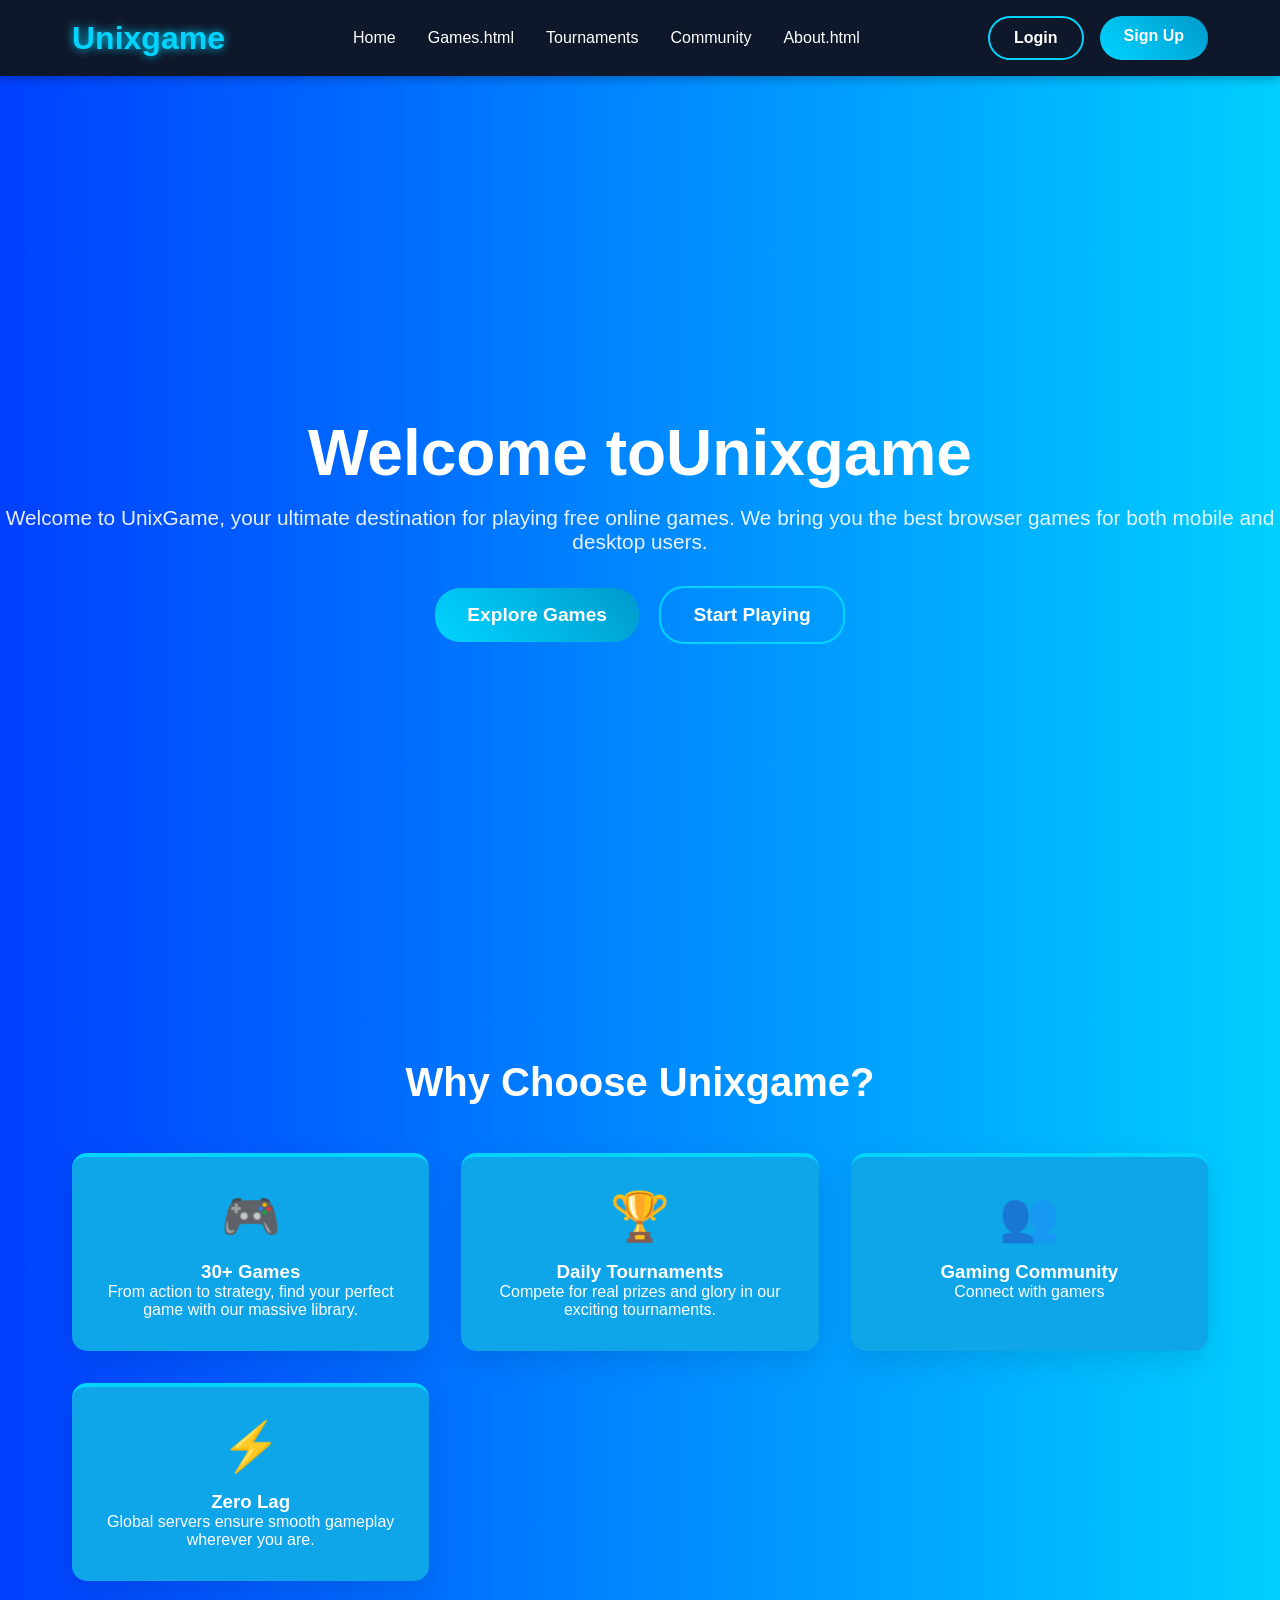
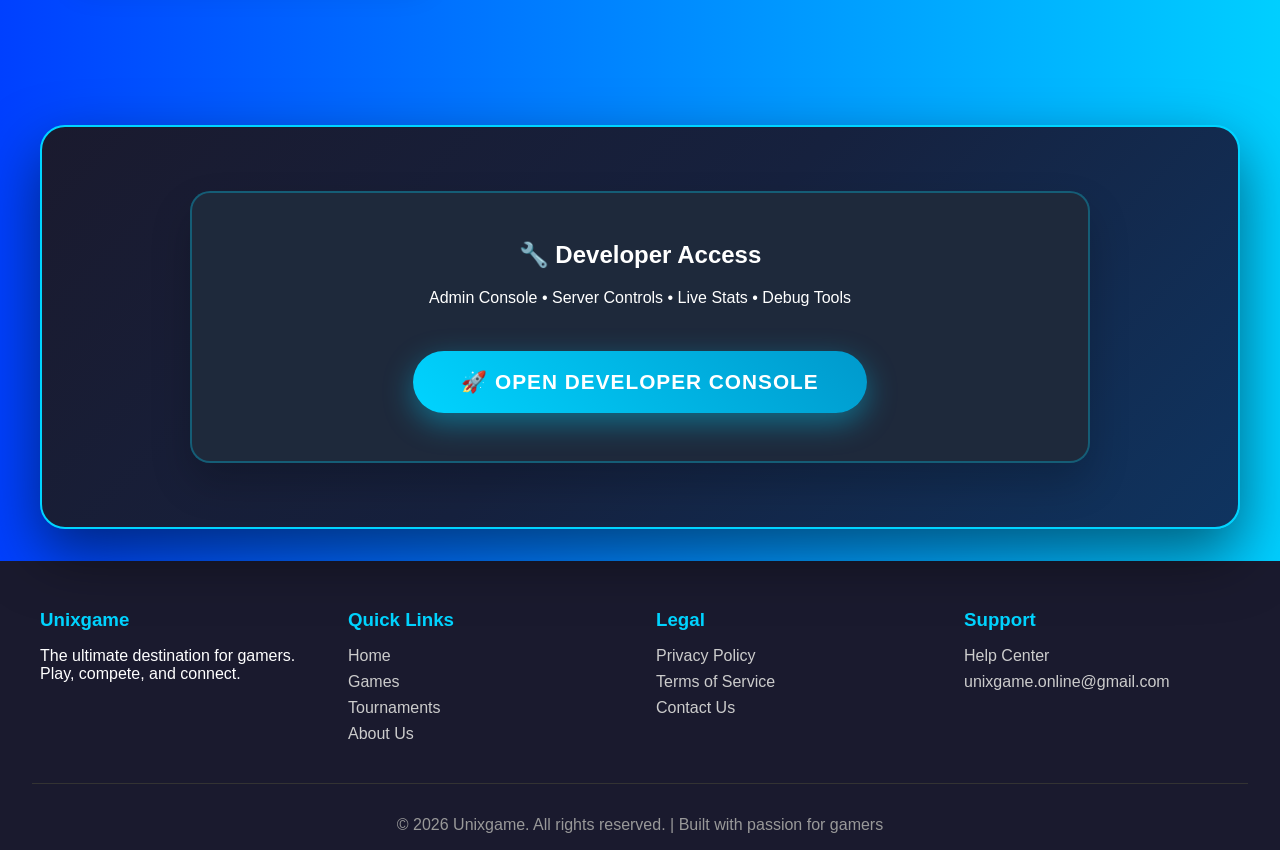
==== index.html @ e47f12b7 "Update index.html" ====
<!DOCTYPE html>
<html lang="en">
<head>
    <meta charset="UTF-8">
    <meta name="viewport" content="width=device-width, initial-scale=1.0">
    <title>Unixgame -Play Free online games</title>
    <style>
        * {
            margin: 0;
            padding: 0;
            box-sizing: border-box;
        }
body {
    margin: 0;
    font-family: Arial, sans-serif;
    color: white;

    background: linear-gradient(90deg, #0040ff, #00cfff, #0040ff);
    background-size: 200% 100%;
    animation: moveBg 8s linear infinite;
}
      
     @keyframes moveBg {
    0% {
        background-position: 0% 50%;
    }
    100% {
        background-position: 100% 50%;
    }
}
        /* Header & Navigation */
        header {
            background: #0f172a;
            padding: 1rem 0;
            position: fixed;
            width: 100%;
            top: 0;
            z-index: 1000;
            box-shadow: 0 2px 10px rgba(0,0,0,0.3);
        }

        nav {
            display: flex;
            justify-content: space-between;
            align-items: center;
            max-width: 1200px;
            margin: 0 auto;
            padding: 0 2rem;
        }

        .logo {
            font-size: 2rem;
            font-weight: bold;
            color: #00d4ff;
            text-decoration: none;
            text-shadow: 0 0 10px #00d4ff;
        }

        .nav-links {
            display: flex;
            list-style: none;
            gap: 2rem;
        }

        .nav-links a {
            color: white;
            text-decoration: none;
            font-weight: 500;
            transition: all 0.3s ease;
        }

        .nav-links a:hover {
            color: #00d4ff;
            text-shadow: 0 0 10px #00d4ff;
        }

        .auth-buttons {
            display: flex;
            gap: 1rem;
        }

        .btn {
            padding: 0.7rem 1.5rem;
            border: none;
            border-radius: 25px;
            cursor: pointer;
            font-weight: 600;
            text-decoration: none;
            display: inline-block;
            transition: all 0.3s ease;
            text-align: center;
        }

        .btn-primary {
            background: linear-gradient(45deg, #00d4ff, #0099cc);
            color: white;
        }

        .btn-primary:hover {
            transform: translateY(-2px);
            box-shadow: 0 5px 15px rgba(0,212,255,0.4);
        }

        .btn-secondary {
            background: transparent;
            color: white;
            border: 2px solid #00d4ff;
        }

        .btn-secondary:hover {
            background: #00d4ff;
            transform: translateY(-2px);
        }

        /* Mobile Menu */
        .mobile-menu {
            display: none;
            flex-direction: column;
            cursor: pointer;
        }

        .mobile-menu span {
            width: 25px;
            height: 3px;
            background: white;
            margin: 3px 0;
            transition: 0.3s;
        }

        /* Hero Section */
    .hero {
    background: transparent; /* 👈 THIS IS THE KEY FIX */

    height: 100vh;
    display: flex;
    align-items: center;
    justify-content: center;
    text-align: center;
    color: white;
    margin-top: 80px;
}

        .hero-content h1 {
            font-size: 4rem;
            margin-bottom: 1rem;
           background: transparent
            -webkit-text-fill-color: transparent;
            background-clip: text;
            animation: glow 2s ease-in-out infinite alternate;
        }

        @keyframes glow {
            from { filter: drop-shadow(0 0 20px #00d4ff); }
            to { filter: drop-shadow(0 0 30px #00d4ff); }
        }
        @keyframes gradientMove {
    0% { background-position: 0% 50%; }
    50% { background-position: 100% 50%; }
    100% { background-position: 0% 50%; }
}

        .hero-content p {
            font-size: 1.3rem;
            margin-bottom: 2rem;
            opacity: 0.9;
        }

        /* Features Section */
        .features {
            padding: 5rem 2rem;
            max-width: 1200px;
            margin: 0 auto;
        }

        .section-title {
            text-align: center;
            font-size: 2.5rem;
            margin-bottom: 3rem;
            color: white;
        }

        .features-grid {
            display: grid;
            grid-template-columns: repeat(auto-fit, minmax(300px, 1fr));
            gap: 2rem;
        }

        .feature-card {
            background: #0ea5e9;
            color: white;
            padding: 2rem;
            border-radius: 15px;
            text-align: center;
            box-shadow: 0 10px 30px rgba(0,0,0,0.1);
            transition: all 0.3s ease;
            border-top: 4px solid #00d4ff;
        }

        .feature-card:hover {
            transform: translateY(-10px);
            box-shadow: 0 20px 40px rgba(0,0,0,0.2);
        }

        .feature-icon {
            font-size: 3rem;
            margin-bottom: 1rem;
        }

        /* DEVELOPER CARD - CLEAN WHITE DESIGN (NO ORANGE) */
        .developer-section {
            background: linear-gradient(135deg, #1a1a2e 0%, #16213e 50%, #0f3460 100%);
            padding: 4rem 2rem;
            margin: 4rem 2rem 0;
            border-radius: 25px;
            max-width: 1200px;
            margin-left: auto;
            margin-right: auto;
            box-shadow: 0 25px 60px rgba(0,0,0,0.5);
            position: relative;
            border: 2px solid #00d4ff;
        }

        .developer-card {
            background: #1e293b;
            color: white;
            backdrop-filter: blur(20px);
            padding: 3rem;
            border-radius: 20px;
            text-align: center;
            border: 2px solid rgba(0,212,255,0.3);
            position: relative;
            z-index: 2;
            max-width: 900px;
            margin: 0 auto;
            box-shadow: 0 20px 40px rgba(0,0,0,0.2);
        }

        .developer-card h2 {
            color: white
            font-size: 2.8rem;
            margin-bottom: 1rem;
            font-weight: bold;
        }

        .developer-card p {
            color: white
            font-size: 1.3rem;
            margin-bottom: 2.5rem;
            font-weight: 500;
            line-height: 1.6;
        }

        .dev-access-btn {
            background: linear-gradient(45deg, #00d4ff, #0099cc);
            color: white;
            padding: 1.2rem 3rem;
            border: none;
            border-radius: 50px;
            font-size: 1.3rem;
            font-weight: 700;
            cursor: pointer;
            transition: all 0.4s ease;
            box-shadow: 0 10px 30px rgba(0,212,255,0.4);
            text-transform: uppercase;
            letter-spacing: 1px;
        }

        .dev-access-btn:hover {
            transform: translateY(-8px);
            box-shadow: 0 20px 50px rgba(0,212,255,0.6);
            background: linear-gradient(45deg, #0099cc, #00d4ff);
        }

        /* Footer */
        footer {
            background: #1a1a2e;
            color: white;
            padding: 3rem 2rem 1rem;
            margin-top: 2rem;
        }

        .footer-content {
            max-width: 1200px;
            margin: 0 auto;
            display: grid;
            grid-template-columns: repeat(auto-fit, minmax(250px, 1fr));
            gap: 2rem;
            margin-bottom: 2rem;
        }

        .footer-section h3 {
            color: #00d4ff;
            margin-bottom: 1rem;
        }

        .footer-section a {
            color: #ccc;
            text-decoration: none;
            display: block;
            margin-bottom: 0.5rem;
            transition: color 0.3s ease;
        }

        .footer-section a:hover {
            color: #00d4ff;
        }

        .footer-bottom {
            text-align: center;
            padding-top: 2rem;
            border-top: 1px solid #333;
            color: #999;
        }

        /* Developer Console Styles (UNCHANGED) */
        .dev-console {
            display: none;
            position: fixed;
            top: 0;
            left: 0;
            width: 100%;
            height: 100%;
            background: rgba(0,0,0,0.95);
            z-index: 4000;
            justify-content: center;
            align-items: center;
            backdrop-filter: blur(10px);
        }

        .console-content {
            background: linear-gradient(135deg, #1a1a2e 0%, #16213e 70%, #0f3460 100%);
            padding: 0;
            border-radius: 20px;
            max-width: 95%;
            max-height: 90vh;
            width: 1200px;
            height: 700px;
            position: relative;
            border: 3px solid #00d4ff;
            box-shadow: 0 20px 60px rgba(0,212,255,0.3);
            overflow: hidden;
        }

        .console-header {
            background: rgba(0,212,255,0.1);
            padding: 1.5rem;
            border-bottom: 1px solid rgba(0,212,255,0.3);
            display: flex;
            justify-content: space-between;
            align-items: center;
            color: #00d4ff;
        }

        .close-console {
            font-size: 2rem;
            cursor: pointer;
            color: #ff6b35;
            transition: all 0.3s ease;
        }

        .close-console:hover { 
            transform: scale(1.2); 
            color: #ff4757; 
        }

        .console-tabs {
            display: flex;
            background: rgba(0,212,255,0.1);
            border-bottom: 1px solid rgba(0,212,255,0.2);
        }

        .tab-btn {
            flex: 1;
            padding: 1rem;
            border: none;
            background: transparent;
            color: #ccc;
            cursor: pointer;
            transition: all 0.3s ease;
            font-weight: 500;
        }

        .tab-btn.active, .tab-btn:hover {
            color: #00d4ff;
            background: rgba(0,212,255,0.2);
        }

        .tab-content {
            display: none;
            padding: 2rem;
            height: calc(100% - 140px);
            overflow-y: auto;
        }

        .tab-content.active { 
            display: block; 
        }

        .status-grid {
            display: grid;
            grid-template-columns: repeat(auto-fit, minmax(250px, 1fr));
            gap: 1.5rem;
            margin-bottom: 2rem;
        }

        .status-card {
            padding: 1.5rem;
            border-radius: 12px;
            text-align: center;
            border-left: 4px solid #00d4ff;
        }

        .status-card.online { 
            background: rgba(0,255,0,0.1); 
            border-left-color: #00ff00; 
        }

        .status-card.warning { 
            background: rgba(255,193,7,0.1); 
            border-left-color: #ffc107; 
        }

        .status-card h3 { 
            color: #00d4ff; 
            margin-bottom: 0.5rem; 
        }

        .quick-actions, .admin-panel {
            background: rgba(255,255,255,0.05);
            padding: 1.5rem;
            border-radius: 12px;
            border: 1px solid rgba(0,212,255,0.3);
        }

        .action-btn, .btn-danger, .btn-success, .btn-warning {
            padding: 0.7rem 1.5rem;
            border: none;
            border-radius: 8px;
            cursor: pointer;
            margin: 0.5rem 0.25rem 0.25rem 0;
            font-weight: 600;
            transition: all 0.3s ease;
        }

        .btn-danger { 
            background: #ff4757; 
            color: white; 
        }

        .btn-success { 
            background: #2ed573; 
            color: white; 
        }

        .btn-warning { 
            background: #ffa502; 
            color: white; 
        }

        .action-btn:hover { 
            transform: translateY(-2px); 
            opacity: 0.9; 
        }

        .stats-grid {
            display: grid;
            grid-template-columns: repeat(auto-fit, minmax(150px, 1fr));
            gap: 1rem;
            margin-top: 1rem;
        }

        .stat-item {
            text-align: center;
            padding: 1rem;
            background: rgba(0,212,255,0.1);
            border-radius: 10px;
        }

        .stat-number {
            display: block;
            font-size: 2rem;
            font-weight: bold;
            color: #00d4ff;
            margin-bottom: 0.25rem;
        }

        .debug-terminal {
            height: 100%;
            display: flex;
            flex-direction: column;
            background: #000;
            border-radius: 10px;
            padding: 1rem;
        }

        .terminal-output {
            flex: 1;
            overflow-y: auto;
            padding: 1rem;
            font-family: 'Courier New', monospace;
            font-size: 0.9rem;
            color: #00ff00;
            background: #001100;
            border-radius: 5px;
            max-height: 300px;
        }

        .terminal-input {
            display: flex;
            align-items: center;
            padding: 1rem;
            background: #001a00;
            border-radius: 5px;
            margin-top: 1rem;
        }

        #debugInput {
            flex: 1;
            background: transparent;
            border: none;
            color: #00ff00;
            font-family: 'Courier New', monospace;
            font-size: 0.9rem;
            outline: none;
        }

        .form-group {
            margin-bottom: 1.5rem;
        }

        .form-group label {
            display: block;
            color: #00d4ff;
            margin-bottom: 0.5rem;
            font-weight: 500;
        }

        .form-group input, .form-group select {
            width: 100%;
            padding: 0.75rem;
            background: rgba(255,255,255,0.1);
            border: 1px solid rgba(0,212,255,0.5);
            border-radius: 8px;
            color: white;
            margin-bottom: 0.5rem;
        }

        .console-footer {
            padding: 1.5rem;
            border-top: 1px solid rgba(0,212,255,0.3);
            display: flex;
            gap: 1rem;
            justify-content: flex-end;
        }

        /* Responsive Design */
        @media (max-width: 768px) {
            .nav-links, .auth-buttons {
                display: none;
            }

            .mobile-menu {
                display: flex;
            }

            .hero-content h1 {
                font-size: 2.5rem;
            }

            .hero-content p {
                font-size: 1rem;
            }

            .section-title {
                font-size: 2rem;
            }

            .developer-section {
                margin: 2rem 1rem 0;
                padding: 2rem 1rem;
            }

            .developer-card {
                padding: 2rem 1.5rem;
            }

            .developer-card h2 {
                font-size: 2rem;
            }

            .console-content {
                width: 98%;
                height: 95vh;
                margin: 1rem;
            }
        }
    </style>
</head>
<body>
    <!-- Header -->
    <header>
        <nav>
            <a href="#" class="logo">Unixgame</a>
            
            <ul class="nav-links">
                <li><a href="#home">Home</a></li>
                <li><a href="#games">Games.html</a></li>
                <li><a href="#tournaments">Tournaments</a></li>
                <li><a href="#community">Community</a></li>
                <li><a href="#about us">About.html</a></li>
            </ul>

            <div class="auth-buttons">
                <a href="login.html" class="btn btn-secondary">Login</a>
                <a href="signup.html" class="btn btn-primary">Sign Up</a>
            </div>

            <div class="mobile-menu" onclick="toggleMobileMenu()">
                <span></span>
                <span></span>
                <span></span>
            </div>
        </nav>
    </header>

    <!-- Hero Section -->
    <section id="home" class="hero">
        <div class="hero-content">
            <h1>Welcome toUnixgame</h1>
            <p>Welcome to UnixGame, your ultimate destination for playing free online games.
            We bring you the best browser games for both mobile and desktop users.</p>
            <div>
                <a href="games.html" class="btn btn-primary" style="font-size: 1.2rem; padding: 1rem 2rem;">Explore Games</a>
                <a href="games.html" class="btn btn-secondary" style="font-size: 1.2rem; padding: 1rem 2rem; margin-left: 1rem;">Start Playing</a>
            </div>
        </div>
    </section>

    <!-- Features Section -->
    <section class="features">
        <h2 class="section-title">Why Choose Unixgame?</h2>
        <div class="features-grid">
            <div class="feature-card">
                <div class="feature-icon">🎮</div>
                <h3>30+ Games</h3>
                <p>From action to strategy, find your perfect game with our massive library.</p>
            </div>
            <div class="feature-card">
                <div class="feature-icon">🏆</div>
                <h3>Daily Tournaments</h3>
                <p>Compete for real prizes and glory in our exciting tournaments.</p>
            </div>
            <div class="feature-card">
                <div class="feature-icon">👥</div>
                <h3>Gaming Community</h3>
                <p>Connect with gamers</p>
            </div>
            <div class="feature-card">
                <div class="feature-icon">⚡</div>
                <h3>Zero Lag</h3>
                <p>Global servers ensure smooth gameplay wherever you are.</p>
            </div>
        </div>
    </section>

    <!-- CLEAN DEVELOPER CARD SECTION (NO ORANGE) -->
    <section class="developer-section">
        <div class="developer-card">
            <h2>🔧 Developer Access</h2>
            <p>Admin Console • Server Controls • Live Stats • Debug Tools</p>
            <button class="dev-access-btn" onclick="openDevConsole()">
                🚀 Open Developer Console
            </button>
        </div>
    </section>

    <!-- Footer -->
    <footer>
        <div class="footer-content">
            <div class="footer-section">
                <h3>Unixgame</h3>
                <p>The ultimate destination for gamers. Play, compete, and connect.</p>
            </div>
            <div class="footer-section">
                <h3>Quick Links</h3>
                <a href="index.html">Home</a>
                <a href="#games.html">Games</a>
                <a href="#tournaments">Tournaments</a>
                <a href="about.html">About Us</a>
            </div>
            <div class="footer-section">
                <h3>Legal</h3>
                <a href="privacy.html">Privacy Policy</a>
                <a href="terms.html">Terms of Service</a>
                <a href="contact.html">Contact Us</a>
            </div>
            <div class="footer-section">
                <h3>Support</h3>
                <a href="support.html">Help Center</a>
                <a href="mailto:support@unixgame.online">unixgame.online@gmail.com</a>
              <!-----<a href="tel:+919876543210">+91 98765 43210</a>----->
            </div>
        </div>
        <div class="footer-bottom">
            <p>&copy; 2026 Unixgame. All rights reserved. | Built with passion for gamers</p>
        </div>
    </footer>

    <!-- Developer Console Modal (UNCHANGED) -->
    <div class="dev-console" id="devConsole">
        <div class="console-content">
            <div class="console-header">
                <h2>🚀 Unixgame Developer Console v2.1.0</h2>
                <span class="close-console" onclick="closeDevConsole()">&times;</span>
            </div>
            
            <div class="console-tabs">
                <button class="tab-btn active" onclick="switchTab(event, 'dashboard')">Dashboard</button>
                <button class="tab-btn" onclick="switchTab(event, 'stats')">Stats</button>
                <button class="tab-btn" onclick="switchTab(event, 'admin')">Admin</button>
                <button class="tab-btn" onclick="switchTab(event, 'debug')">Debug</button>
            </div>

            <!-- Dashboard Tab -->
            <div class="tab-content active" id="dashboard">
                <div class="status-grid">
                    <div class="status-card online">
                        <h3>🟢 Server Status</h3>
                        <p>All systems operational</p>
                    </div>
                    <div class="status-card online">
                        <h3>👥 Active Players</h3>
                        <p id="activePlayers">12,847</p>
                    </div>
                    <div class="status-card warning">
                        <h3>⚡ Performance</h3>
                        <p>98.7% uptime</p>
                    </div>
                    <div class="status-card online">
                        <h3>💰 Revenue</h3>
                        <p>$24.5K today</p>
                    </div>
                </div>
                
                <div class="quick-actions">
                    <h3>Quick Actions</h3>
                    <button class="action-btn" onclick="simulateMaintenance()">Maintenance Mode</button>
                    <button class="action-btn btn-success" onclick="clearCache()">Clear Cache</button>
                    <button class="action-btn btn-warning" onclick="restartServices()">Restart Services</button>
                </div>
            </div>

            <!-- Stats Tab -->
            <div class="tab-content" id="stats">
                <canvas id="playerChart" width="400" height="200"></canvas>
                <div class="stats-grid">
                    <div class="stat-item">
                        <span class="stat-number" data-target="1.2">1.2M</span>
                        <span>Total Users</span>
                    </div>
                    <div class="stat-item">
                        <span class="stat-number" data-target="847">847K</span>
                        <span>Monthly Active</span>
                    </div>
                    <div class="stat-item">
                        <span class="stat-number" data-target="245">245K</span>
                        <span>Daily Sessions</span>
                    </div>
                </div>
            </div>

            <!-- Admin Tab -->
            <div class="tab-content" id="admin">
                <div class="admin-panel">
                    <h3>👑 Admin Controls</h3>
                    <div class="form-group">
                        <label>Ban Player</label>
                        <input type="text" id="banInput" placeholder="Player username">
                        <button class="btn-danger" onclick="banPlayer()">🚫 Ban</button>
                    </div>
                    <div class="form-group">
                        <label>Server Message</label>
                        <input type="text" id="announceInput" placeholder="Global announcement">
                        <button class="btn-success" onclick="sendAnnouncement()">📢 Send</button>
                    </div>
                    <div class="form-group">
                        <label>Game Server</label>
                        <select id="serverSelect">
                            <option value="eu-west">EU-West</option>
                            <option value="us-east">US-East</option>
                            <option value="asia-sg">Asia-SG</option>
                            <option value="india-mum">India-MUM</option>
                        </select>
                        <button class="btn-warning" onclick="restartServer()">🔄 Restart</button>
                    </div>
                </div>
            </div>

            <!-- Debug Tab -->
            <div class="tab-content" id="debug">
                <div class="debug-terminal">
                    <div class="terminal-output" id="terminalOutput">
                        <div>[13:36:45] Unixgame v2.1.0 initialized</div>
                        <div>[13:36:46] All 12 servers online</div>
                        <div>[13:36:47] Database synced - 1.2M users</div>
                    </div>
                    <div class="terminal-input">
                        <span>> </span>
                        <input type="text" id="debugInput" placeholder="Enter command..." onkeypress="handleDebugInput(event)">
                    </div>
                </div>
            </div>

            <div class="console-footer">
                <button class="btn btn-primary" onclick="closeDevConsole()">Close Console</button>
                <a href="admin.html" class="btn btn-secondary" target="_blank">Full Admin Panel →</a>
            </div>
        </div>
    </div>

    <script>
  // Mobile Menu Toggle
function toggleMobileMenu() {
    const navLinks = document.querySelector('.nav-links');
    const authButtons = document.querySelector('.auth-buttons');
    navLinks.classList.toggle('active');
    authButtons.classList.toggle('active');
}

// Developer Console Functions
let currentTab = 'dashboard';

function openDevConsole() {
    document.getElementById('devConsole').style.display = 'flex';
    animateStats();
    startTerminal();
    drawChart();
}

function closeDevConsole() {
    document.getElementById('devConsole').style.display = 'none';
}

function switchTab(event, tabName) {
    currentTab = tabName;

    document.querySelectorAll('.tab-btn').forEach(btn => btn.classList.remove('active'));
    event.target.classList.add('active');

    document.querySelectorAll('.tab-content').forEach(content => content.classList.remove('active'));
    document.getElementById(tabName).classList.add('active');
}

// Actions
function simulateMaintenance() {
    addNotification('🛠️ Maintenance mode activated for 5 minutes');
}

function clearCache() {
    addNotification('🧹 Cache cleared successfully');
}

function restartServices() {
    addNotification('🔄 Services restarted');
}

function banPlayer() {
    const username = document.getElementById('banInput').value;
    if (username) {
        addNotification(`🚫 Player "${username}" banned successfully`);
        document.getElementById('banInput').value = '';
    }
}

function sendAnnouncement() {
    const message = document.getElementById('announceInput').value;
    if (message) {
        addNotification(`📢 Announcement: "${message}"`);
        document.getElementById('announceInput').value = '';
    }
}

function restartServer() {
    const server = document.getElementById('serverSelect').value;
    addNotification(`🔄 Server ${server.toUpperCase()} restarted`);
}

// Terminal
function addNotification(message) {
    const terminal = document.getElementById('terminalOutput');
    const time = new Date().toTimeString().split(' ')[0];
    terminal.innerHTML += `<div>[${time}] ${message}</div>`;
    terminal.scrollTop = terminal.scrollHeight;
}

function handleDebugInput(event) {
    if (event.key === 'Enter') {
        const input = document.getElementById('debugInput');
        const command = input.value;

        addNotification(`> ${command}`);

        if (command === 'status') {
            addNotification('All systems operational');
        } else if (command === 'users') {
            addNotification('1,247,893 total users');
        } else if (command === 'clear') {
            document.getElementById('terminalOutput').innerHTML = '';
        } else {
            addNotification('Command not recognized');
        }

        input.value = '';
    }
}

// Stats Animation
function animateStats() {
    const stats = document.querySelectorAll('.stat-number');

    stats.forEach(stat => {
        let targetText = stat.textContent;
        let target = parseFloat(targetText.replace(/[KM]/g, ''));

        if (targetText.includes('K')) target *= 1000;
        if (targetText.includes('M')) target *= 1000000;

        let current = 0;
        const increment = target / 100;

        const timer = setInterval(() => {
            current += increment;

            if (current >= target) {
                current = target;
                clearInterval(timer);
            }

            let display = current;

            if (targetText.includes('K')) display = (current / 1000).toFixed(1) + 'K';
            else if (targetText.includes('M')) display = (current / 1000000).toFixed(1) + 'M';

            stat.textContent = display;

        }, 20);
    });
}

// Terminal Auto Logs
function startTerminal() {
    setInterval(() => {
        const logs = [
            'Player matchmaking optimized',
            'Anti-cheat updated',
            'Tournament rewards sent',
            'Server performance boosted'
        ];

        if (Math.random() > 0.7) {
            addNotification(logs[Math.floor(Math.random() * logs.length)]);
        }
    }, 8000);
}

// Chart Animation
function drawChart() {
    const canvas = document.getElementById('playerChart');
    if (!canvas) return;

    const ctx = canvas.getContext('2d');
    canvas.width = 500;
    canvas.height = 250;

    let frame = 0;

    function animate() {
        ctx.clearRect(0, 0, canvas.width, canvas.height);

        ctx.strokeStyle = '#00d4ff';
        ctx.lineWidth = 3;
        ctx.beginPath();

        for (let i = 0; i < 50; i++) {
            let x = (i / 50) * canvas.width;
            let y = Math.sin((i + frame) * 0.1) * 30 + canvas.height / 2;

            if (i === 0) ctx.moveTo(x, y);
            else ctx.lineTo(x, y);
        }

        ctx.stroke();
        frame += 2;

        requestAnimationFrame(animate);
    }

    animate();
}

// Close modal outside click
window.onclick = function (event) {
    const modal = document.getElementById('devConsole');
    if (event.target === modal) {
        closeDevConsole();
    }
};

// Smooth Scroll
document.querySelectorAll('a[href^="#"]').forEach(anchor => {
    anchor.addEventListener('click', function (e) {
        e.preventDefault();

        const target = document.querySelector(this.getAttribute('href'));

        if (target) {
            target.scrollIntoView({
                behavior: 'smooth'
            });
        }
    });
});

// Navbar Scroll Effect
window.addEventListener('scroll', function () {
    const header = document.querySelector('header');

    if (window.scrollY > 100) {
        header.style.background = 'rgba(26,26,46,0.95)';
        header.style.backdropFilter = 'blur(10px)';
    } else {
        header.style.background = 'linear-gradient(135deg,#1a1a2e,#16213e,#0f3460)';
        header.style.backdropFilter = 'none';
    }
});

// Particle Effect
function createParticles() {
    const hero = document.querySelector('.hero');

    for (let i = 0; i < 50; i++) {
        const particle = document.createElement('div');

        particle.style.position = 'absolute';
        particle.style.width = '4px';
        particle.style.height = '4px';
        particle.style.background = 'rgba(0,212,255,0.7)';
        particle.style.borderRadius = '50%';
        particle.style.left = Math.random() * 100 + '%';
        particle.style.top = Math.random() * 100 + '%';
        particle.style.animation = `float ${Math.random() * 3 + 2}s infinite`;

        hero.appendChild(particle);
    }
}

// Animation CSS
const style = document.createElement('style');
style.innerHTML = `
@keyframes float {
    0% { transform: translateY(0px); opacity: 0.5; }
    50% { transform: translateY(-20px); opacity: 1; }
    100% { transform: translateY(0px); opacity: 0.5; }
}`;
document.head.appendChild(style);

// Init
createParticles();
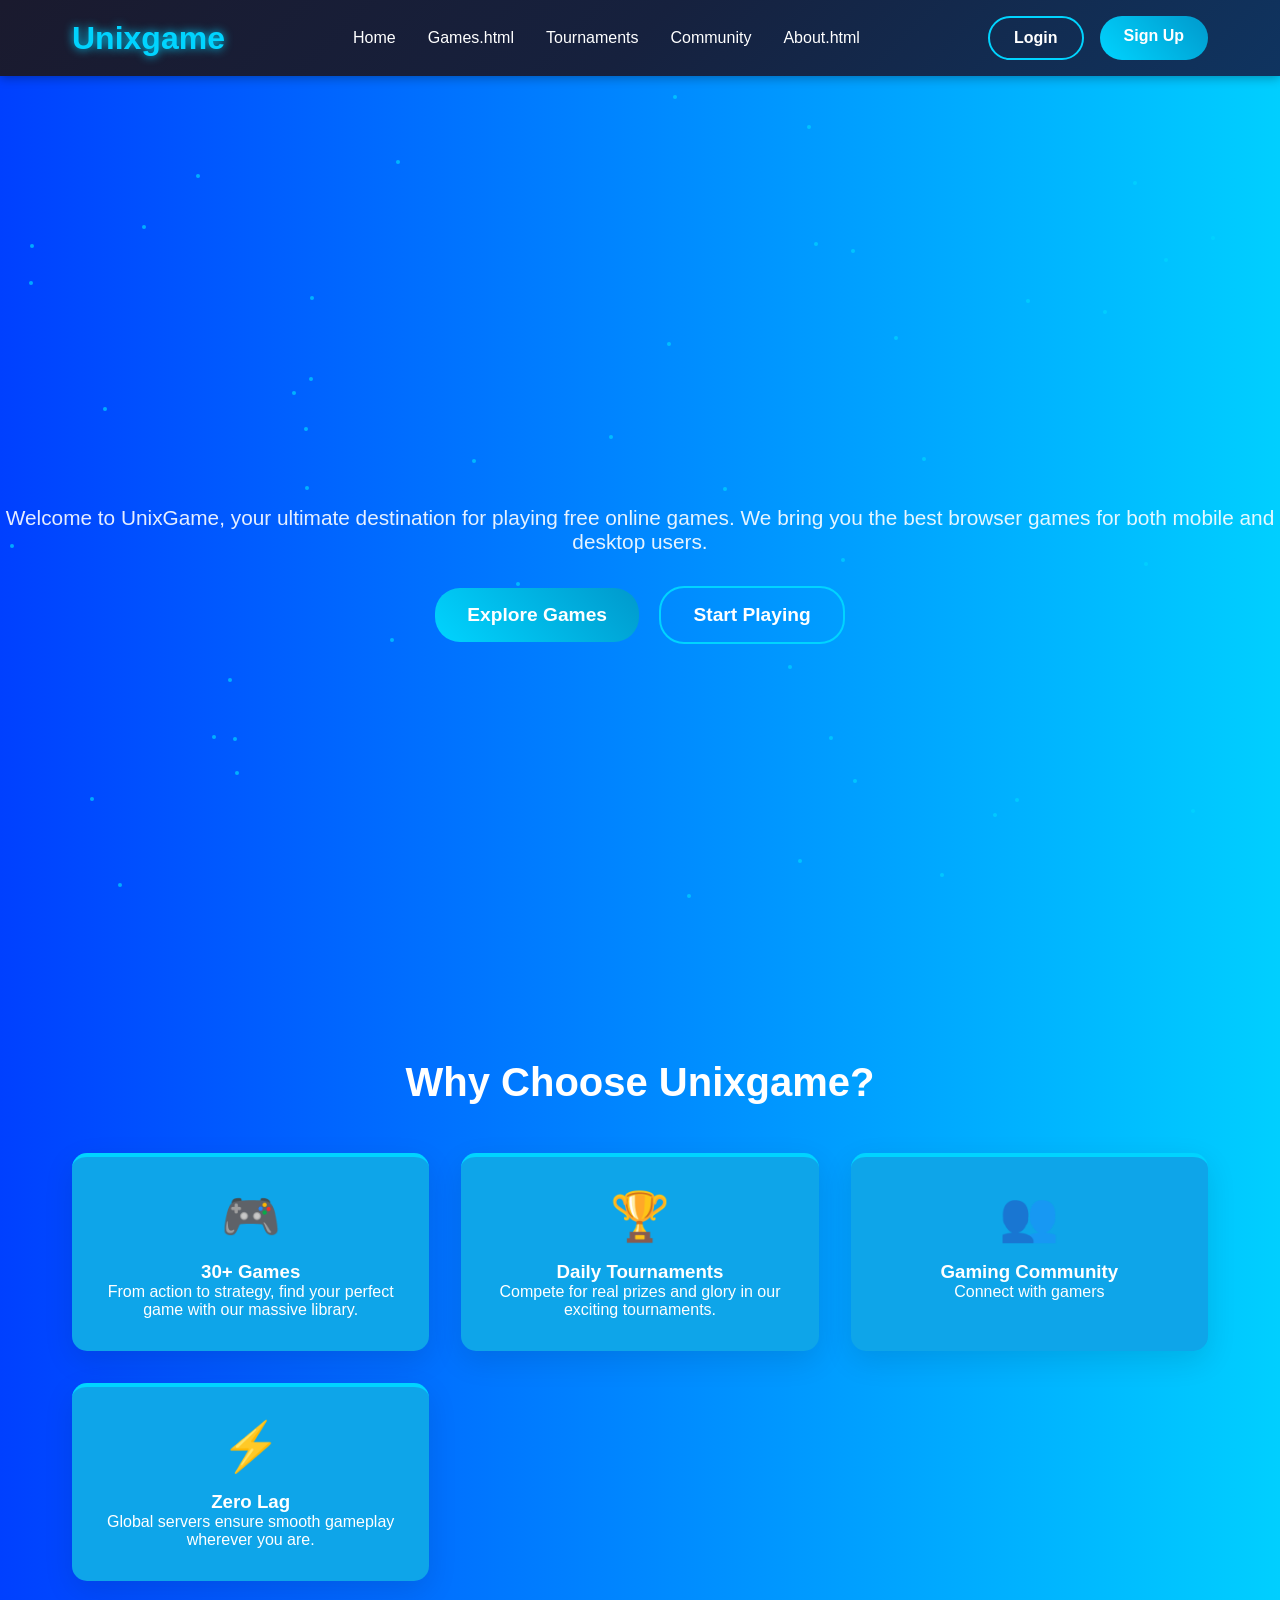
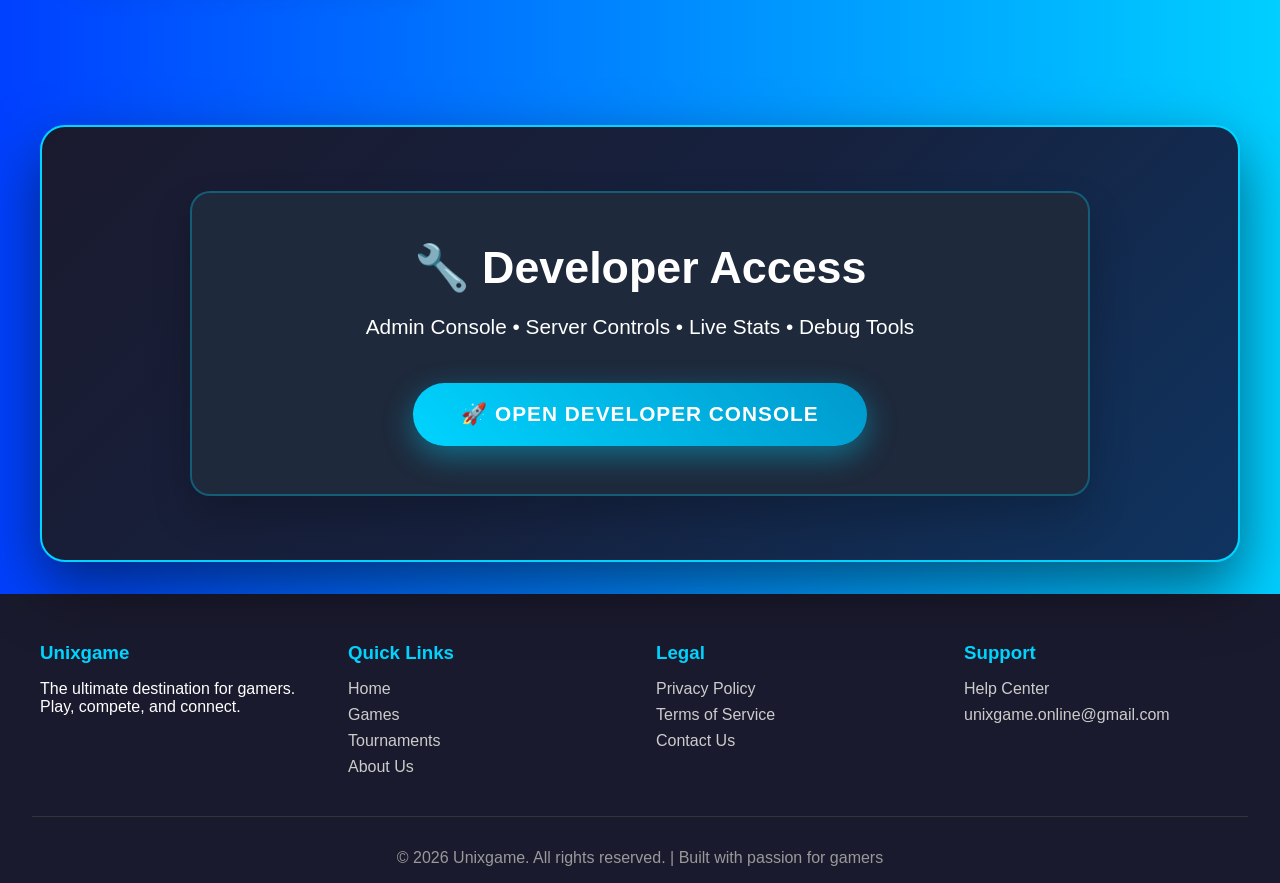
==== commit c94d4ae6: "Update index.html" ====
--- a/index.html
+++ b/index.html
@@ -3,31 +3,28 @@
 <head>
     <meta charset="UTF-8">
     <meta name="viewport" content="width=device-width, initial-scale=1.0">
-    <title>Unixgame -Play Free online games</title>
+    <title>Unixgame - Play Free online games</title>
     <style>
         * {
             margin: 0;
             padding: 0;
             box-sizing: border-box;
         }
-body {
-    margin: 0;
-    font-family: Arial, sans-serif;
-    color: white;
-
-    background: linear-gradient(90deg, #0040ff, #00cfff, #0040ff);
-    background-size: 200% 100%;
-    animation: moveBg 8s linear infinite;
-}
+
+        body {
+            margin: 0;
+            font-family: Arial, sans-serif;
+            color: white;
+            background: linear-gradient(90deg, #0040ff, #00cfff, #0040ff);
+            background-size: 200% 100%;
+            animation: moveBg 8s linear infinite;
+        }
       
-     @keyframes moveBg {
-    0% {
-        background-position: 0% 50%;
-    }
-    100% {
-        background-position: 100% 50%;
-    }
-}
+        @keyframes moveBg {
+            0% { background-position: 0% 50%; }
+            100% { background-position: 100% 50%; }
+        }
+
         /* Header & Navigation */
         header {
             background: #0f172a;
@@ -124,28 +121,28 @@
             height: 3px;
             background: white;
             margin: 3px 0;
-            transition: 0.3s;
+            transition: all 0.3s ease;
         }
 
         /* Hero Section */
-    .hero {
-    background: transparent; /* 👈 THIS IS THE KEY FIX */
-
-    height: 100vh;
-    display: flex;
-    align-items: center;
-    justify-content: center;
-    text-align: center;
-    color: white;
-    margin-top: 80px;
-}
+        .hero {
+            background: transparent;
+            height: 100vh;
+            display: flex;
+            align-items: center;
+            justify-content: center;
+            text-align: center;
+            color: white;
+            margin-top: 80px;
+        }
 
         .hero-content h1 {
             font-size: 4rem;
             margin-bottom: 1rem;
-           background: transparent
+            -webkit-background-clip: text;
+            background-clip: text;
+            background: transparent;
             -webkit-text-fill-color: transparent;
-            background-clip: text;
             animation: glow 2s ease-in-out infinite alternate;
         }
 
@@ -153,11 +150,6 @@
             from { filter: drop-shadow(0 0 20px #00d4ff); }
             to { filter: drop-shadow(0 0 30px #00d4ff); }
         }
-        @keyframes gradientMove {
-    0% { background-position: 0% 50%; }
-    50% { background-position: 100% 50%; }
-    100% { background-position: 0% 50%; }
-}
 
         .hero-content p {
             font-size: 1.3rem;
@@ -206,7 +198,7 @@
             margin-bottom: 1rem;
         }
 
-        /* DEVELOPER CARD - CLEAN WHITE DESIGN (NO ORANGE) */
+        /* DEVELOPER CARD */
         .developer-section {
             background: linear-gradient(135deg, #1a1a2e 0%, #16213e 50%, #0f3460 100%);
             padding: 4rem 2rem;
@@ -236,14 +228,14 @@
         }
 
         .developer-card h2 {
-            color: white
+            color: white;
             font-size: 2.8rem;
             margin-bottom: 1rem;
             font-weight: bold;
         }
 
         .developer-card p {
-            color: white
+            color: white;
             font-size: 1.3rem;
             margin-bottom: 2.5rem;
             font-weight: 500;
@@ -312,7 +304,7 @@
             color: #999;
         }
 
-        /* Developer Console Styles (UNCHANGED) */
+        /* Developer Console Styles */
         .dev-console {
             display: none;
             position: fixed;
@@ -553,14 +545,49 @@
             justify-content: flex-end;
         }
 
-        /* Responsive Design */
+        /* RESPONSIVE DESIGN */
         @media (max-width: 768px) {
             .nav-links, .auth-buttons {
                 display: none;
+                position: absolute;
+                top: 100%;
+                left: 0;
+                width: 100%;
+                background: rgba(15, 23, 42, 0.98);
+                flex-direction: column;
+                padding: 1rem;
+                backdrop-filter: blur(10px);
+                box-shadow: 0 10px 30px rgba(0,0,0,0.5);
+            }
+
+            .nav-links.mobile-active,
+            .auth-buttons.mobile-active {
+                display: flex;
+            }
+
+            .nav-links.mobile-active {
+                gap: 1rem;
+            }
+
+            .auth-buttons.mobile-active {
+                padding-top: 1rem;
+                border-top: 1px solid rgba(0,212,255,0.3);
             }
 
             .mobile-menu {
                 display: flex;
+            }
+
+            .mobile-menu.active span:nth-child(1) {
+                transform: rotate(45deg) translate(5px, 5px);
+            }
+
+            .mobile-menu.active span:nth-child(2) {
+                opacity: 0;
+            }
+
+            .mobile-menu.active span:nth-child(3) {
+                transform: rotate(-45deg) translate(7px, -6px);
             }
 
             .hero-content h1 {
@@ -615,7 +642,7 @@
                 <a href="signup.html" class="btn btn-primary">Sign Up</a>
             </div>
 
-            <div class="mobile-menu" onclick="toggleMobileMenu()">
+            <div class="mobile-menu" id="mobileMenu" onclick="toggleMobileMenu()">
                 <span></span>
                 <span></span>
                 <span></span>
@@ -626,7 +653,7 @@
     <!-- Hero Section -->
     <section id="home" class="hero">
         <div class="hero-content">
-            <h1>Welcome toUnixgame</h1>
+            <h1>Welcome to Unixgame</h1>
             <p>Welcome to UnixGame, your ultimate destination for playing free online games.
             We bring you the best browser games for both mobile and desktop users.</p>
             <div>
@@ -663,7 +690,7 @@
         </div>
     </section>
 
-    <!-- CLEAN DEVELOPER CARD SECTION (NO ORANGE) -->
+    <!-- DEVELOPER CARD SECTION -->
     <section class="developer-section">
         <div class="developer-card">
             <h2>🔧 Developer Access</h2>
@@ -698,7 +725,6 @@
                 <h3>Support</h3>
                 <a href="support.html">Help Center</a>
                 <a href="mailto:support@unixgame.online">unixgame.online@gmail.com</a>
-              <!-----<a href="tel:+919876543210">+91 98765 43210</a>----->
             </div>
         </div>
         <div class="footer-bottom">
@@ -706,7 +732,7 @@
         </div>
     </footer>
 
-    <!-- Developer Console Modal (UNCHANGED) -->
+    <!-- Developer Console Modal -->
     <div class="dev-console" id="devConsole">
         <div class="console-content">
             <div class="console-header">
@@ -819,250 +845,238 @@
     </div>
 
     <script>
-  // Mobile Menu Toggle
-function toggleMobileMenu() {
-    const navLinks = document.querySelector('.nav-links');
-    const authButtons = document.querySelector('.auth-buttons');
-    navLinks.classList.toggle('active');
-    authButtons.classList.toggle('active');
-}
-
-// Developer Console Functions
-let currentTab = 'dashboard';
-
-function openDevConsole() {
-    document.getElementById('devConsole').style.display = 'flex';
-    animateStats();
-    startTerminal();
-    drawChart();
-}
-
-function closeDevConsole() {
-    document.getElementById('devConsole').style.display = 'none';
-}
-
-function switchTab(event, tabName) {
-    currentTab = tabName;
-
-    document.querySelectorAll('.tab-btn').forEach(btn => btn.classList.remove('active'));
-    event.target.classList.add('active');
-
-    document.querySelectorAll('.tab-content').forEach(content => content.classList.remove('active'));
-    document.getElementById(tabName).classList.add('active');
-}
-
-// Actions
-function simulateMaintenance() {
-    addNotification('🛠️ Maintenance mode activated for 5 minutes');
-}
-
-function clearCache() {
-    addNotification('🧹 Cache cleared successfully');
-}
-
-function restartServices() {
-    addNotification('🔄 Services restarted');
-}
-
-function banPlayer() {
-    const username = document.getElementById('banInput').value;
-    if (username) {
-        addNotification(`🚫 Player "${username}" banned successfully`);
-        document.getElementById('banInput').value = '';
-    }
-}
-
-function sendAnnouncement() {
-    const message = document.getElementById('announceInput').value;
-    if (message) {
-        addNotification(`📢 Announcement: "${message}"`);
-        document.getElementById('announceInput').value = '';
-    }
-}
-
-function restartServer() {
-    const server = document.getElementById('serverSelect').value;
-    addNotification(`🔄 Server ${server.toUpperCase()} restarted`);
-}
-
-// Terminal
-function addNotification(message) {
-    const terminal = document.getElementById('terminalOutput');
-    const time = new Date().toTimeString().split(' ')[0];
-    terminal.innerHTML += `<div>[${time}] ${message}</div>`;
-    terminal.scrollTop = terminal.scrollHeight;
-}
-
-function handleDebugInput(event) {
-    if (event.key === 'Enter') {
-        const input = document.getElementById('debugInput');
-        const command = input.value;
-
-        addNotification(`> ${command}`);
-
-        if (command === 'status') {
-            addNotification('All systems operational');
-        } else if (command === 'users') {
-            addNotification('1,247,893 total users');
-        } else if (command === 'clear') {
-            document.getElementById('terminalOutput').innerHTML = '';
-        } else {
-            addNotification('Command not recognized');
-        }
-
-        input.value = '';
-    }
-}
-
-// Stats Animation
-function animateStats() {
-    const stats = document.querySelectorAll('.stat-number');
-
-    stats.forEach(stat => {
-        let targetText = stat.textContent;
-        let target = parseFloat(targetText.replace(/[KM]/g, ''));
-
-        if (targetText.includes('K')) target *= 1000;
-        if (targetText.includes('M')) target *= 1000000;
-
-        let current = 0;
-        const increment = target / 100;
-
-        const timer = setInterval(() => {
-            current += increment;
-
-            if (current >= target) {
-                current = target;
-                clearInterval(timer);
-            }
-
-            let display = current;
-
-            if (targetText.includes('K')) display = (current / 1000).toFixed(1) + 'K';
-            else if (targetText.includes('M')) display = (current / 1000000).toFixed(1) + 'M';
-
-            stat.textContent = display;
-
-        }, 20);
-    });
-}
-
-// Terminal Auto Logs
-function startTerminal() {
-    setInterval(() => {
-        const logs = [
-            'Player matchmaking optimized',
-            'Anti-cheat updated',
-            'Tournament rewards sent',
-            'Server performance boosted'
-        ];
-
-        if (Math.random() > 0.7) {
-            addNotification(logs[Math.floor(Math.random() * logs.length)]);
-        }
-    }, 8000);
-}
-
-// Chart Animation
-function drawChart() {
-    const canvas = document.getElementById('playerChart');
-    if (!canvas) return;
-
-    const ctx = canvas.getContext('2d');
-    canvas.width = 500;
-    canvas.height = 250;
-
-    let frame = 0;
-
-    function animate() {
-        ctx.clearRect(0, 0, canvas.width, canvas.height);
-
-        ctx.strokeStyle = '#00d4ff';
-        ctx.lineWidth = 3;
-        ctx.beginPath();
-
-        for (let i = 0; i < 50; i++) {
-            let x = (i / 50) * canvas.width;
-            let y = Math.sin((i + frame) * 0.1) * 30 + canvas.height / 2;
-
-            if (i === 0) ctx.moveTo(x, y);
-            else ctx.lineTo(x, y);
-        }
-
-        ctx.stroke();
-        frame += 2;
-
-        requestAnimationFrame(animate);
-    }
-
-    animate();
-}
-
-// Close modal outside click
-window.onclick = function (event) {
-    const modal = document.getElementById('devConsole');
-    if (event.target === modal) {
-        closeDevConsole();
-    }
-};
-
-// Smooth Scroll
-document.querySelectorAll('a[href^="#"]').forEach(anchor => {
-    anchor.addEventListener('click', function (e) {
-        e.preventDefault();
-
-        const target = document.querySelector(this.getAttribute('href'));
-
-        if (target) {
-            target.scrollIntoView({
-                behavior: 'smooth'
+        // ✅ MOBILE MENU - FULLY FIXED
+        function toggleMobileMenu() {
+            const navLinks = document.querySelector('.nav-links');
+            const authButtons = document.querySelector('.auth-buttons');
+            const mobileMenu = document.querySelector('.mobile-menu');
+            
+            navLinks.classList.toggle('mobile-active');
+            authButtons.classList.toggle('mobile-active');
+            mobileMenu.classList.toggle('active');
+        }
+
+        // Close mobile menu when clicking links
+        document.querySelectorAll('.nav-links a, .auth-buttons a').forEach(link => {
+            link.addEventListener('click', () => {
+                document.querySelector('.nav-links').classList.remove('mobile-active');
+                document.querySelector('.auth-buttons').classList.remove('mobile-active');
+                document.querySelector('.mobile-menu').classList.remove('active');
             });
-        }
-    });
-});
-
-// Navbar Scroll Effect
-window.addEventListener('scroll', function () {
-    const header = document.querySelector('header');
-
-    if (window.scrollY > 100) {
-        header.style.background = 'rgba(26,26,46,0.95)';
-        header.style.backdropFilter = 'blur(10px)';
-    } else {
-        header.style.background = 'linear-gradient(135deg,#1a1a2e,#16213e,#0f3460)';
-        header.style.backdropFilter = 'none';
-    }
-});
-
-// Particle Effect
-function createParticles() {
-    const hero = document.querySelector('.hero');
-
-    for (let i = 0; i < 50; i++) {
-        const particle = document.createElement('div');
-
-        particle.style.position = 'absolute';
-        particle.style.width = '4px';
-        particle.style.height = '4px';
-        particle.style.background = 'rgba(0,212,255,0.7)';
-        particle.style.borderRadius = '50%';
-        particle.style.left = Math.random() * 100 + '%';
-        particle.style.top = Math.random() * 100 + '%';
-        particle.style.animation = `float ${Math.random() * 3 + 2}s infinite`;
-
-        hero.appendChild(particle);
-    }
-}
-
-// Animation CSS
-const style = document.createElement('style');
-style.innerHTML = `
-@keyframes float {
-    0% { transform: translateY(0px); opacity: 0.5; }
-    50% { transform: translateY(-20px); opacity: 1; }
-    100% { transform: translateY(0px); opacity: 0.5; }
-}`;
-document.head.appendChild(style);
-
-// Init
-createParticles();
+        });
+
+        // Developer Console Functions
+        let currentTab = 'dashboard';
+
+        function openDevConsole() {
+            document.getElementById('devConsole').style.display = 'flex';
+            animateStats();
+            startTerminal();
+            drawChart();
+        }
+
+        function closeDevConsole() {
+            document.getElementById('devConsole').style.display = 'none';
+        }
+
+        function switchTab(event, tabName) {
+            currentTab = tabName;
+            document.querySelectorAll('.tab-btn').forEach(btn => btn.classList.remove('active'));
+            event.target.classList.add('active');
+            document.querySelectorAll('.tab-content').forEach(content => content.classList.remove('active'));
+            document.getElementById(tabName).classList.add('active');
+        }
+
+        // Actions
+        function simulateMaintenance() {
+            addNotification('🛠️ Maintenance mode activated for 5 minutes');
+        }
+
+        function clearCache() {
+            addNotification('🧹 Cache cleared successfully');
+        }
+
+        function restartServices() {
+            addNotification('🔄 Services restarted');
+        }
+
+        function banPlayer() {
+            const username = document.getElementById('banInput').value;
+            if (username) {
+                addNotification(`🚫 Player "${username}" banned successfully`);
+                document.getElementById('banInput').value = '';
+            }
+        }
+
+        function sendAnnouncement() {
+            const message = document.getElementById('announceInput').value;
+            if (message) {
+                addNotification(`📢 Announcement: "${message}"`);
+                document.getElementById('announceInput').value = '';
+            }
+        }
+
+        function restartServer() {
+            const server = document.getElementById('serverSelect').value;
+            addNotification(`🔄 Server ${server.toUpperCase()} restarted`);
+        }
+
+        // Terminal
+        function addNotification(message) {
+            const terminal = document.getElementById('terminalOutput');
+            const time = new Date().toTimeString().split(' ')[0];
+            terminal.innerHTML += `<div>[${time}] ${message}</div>`;
+            terminal.scrollTop = terminal.scrollHeight;
+        }
+
+        function handleDebugInput(event) {
+            if (event.key === 'Enter') {
+                const input = document.getElementById('debugInput');
+                const command = input.value;
+                addNotification(`> ${command}`);
+
+                if (command === 'status') {
+                    addNotification('All systems operational');
+                } else if (command === 'users') {
+                    addNotification('1,247,893 total users');
+                } else if (command === 'clear') {
+                    document.getElementById('terminalOutput').innerHTML = '';
+                } else {
+                    addNotification('Command not recognized');
+                }
+                input.value = '';
+            }
+        }
+
+        // Stats Animation
+        function animateStats() {
+            const stats = document.querySelectorAll('.stat-number');
+            stats.forEach(stat => {
+                let targetText = stat.textContent;
+                let target = parseFloat(targetText.replace(/[KM]/g, ''));
+                if (targetText.includes('K')) target *= 1000;
+                if (targetText.includes('M')) target *= 1000000;
+
+                let current = 0;
+                const increment = target / 100;
+                const timer = setInterval(() => {
+                    current += increment;
+                    if (current >= target) {
+                        current = target;
+                        clearInterval(timer);
+                    }
+                    let display = current;
+                    if (targetText.includes('K')) display = (current / 1000).toFixed(1) + 'K';
+                    else if (targetText.includes('M')) display = (current / 1000000).toFixed(1) + 'M';
+                    stat.textContent = display;
+                }, 20);
+            });
+        }
+
+        // Terminal Auto Logs
+        function startTerminal() {
+            setInterval(() => {
+                const logs = [
+                    'Player matchmaking optimized',
+                    'Anti-cheat updated',
+                    'Tournament rewards sent',
+                    'Server performance boosted'
+                ];
+                if (Math.random() > 0.7) {
+                    addNotification(logs[Math.floor(Math.random() * logs.length)]);
+                }
+            }, 8000);
+        }
+
+        // Chart Animation
+        function drawChart() {
+            const canvas = document.getElementById('playerChart');
+            if (!canvas) return;
+            const ctx = canvas.getContext('2d');
+            canvas.width = 500;
+            canvas.height = 250;
+            let frame = 0;
+
+            function animate() {
+                ctx.clearRect(0, 0, canvas.width, canvas.height);
+                ctx.strokeStyle = '#00d4ff';
+                ctx.lineWidth = 3;
+                ctx.beginPath();
+                for (let i = 0; i < 50; i++) {
+                    let x = (i / 50) * canvas.width;
+                    let y = Math.sin((i + frame) * 0.1) * 30 + canvas.height / 2;
+                    if (i === 0) ctx.moveTo(x, y);
+                    else ctx.lineTo(x, y);
+                }
+                ctx.stroke();
+                frame += 2;
+                requestAnimationFrame(animate);
+            }
+            animate();
+        }
+
+        // Close modal outside click
+        window.onclick = function (event) {
+            const modal = document.getElementById('devConsole');
+            if (event.target === modal) {
+                closeDevConsole();
+            }
+        };
+
+        // Smooth Scroll
+        document.querySelectorAll('a[href^="#"]').forEach(anchor => {
+            anchor.addEventListener('click', function (e) {
+                e.preventDefault();
+                const target = document.querySelector(this.getAttribute('href'));
+                if (target) {
+                    target.scrollIntoView({ behavior: 'smooth' });
+                }
+            });
+        });
+
+        // Navbar Scroll Effect
+        window.addEventListener('scroll', function () {
+            const header = document.querySelector('header');
+            if (window.scrollY > 100) {
+                header.style.background = 'rgba(26,26,46,0.95)';
+                header.style.backdropFilter = 'blur(10px)';
+            } else {
+                header.style.background = 'linear-gradient(135deg,#1a1a2e,#16213e,#0f3460)';
+                header.style.backdropFilter = 'none';
+            }
+        });
+
+        // Particle Effect
+        function createParticles() {
+            const hero = document.querySelector('.hero');
+            for (let i = 0; i < 50; i++) {
+                const particle = document.createElement('div');
+                particle.style.cssText = `
+                    position: absolute;
+                    width: 4px; height: 4px;
+                    background: rgba(0,212,255,0.7);
+                    border-radius: 50%;
+                    left: ${Math.random() * 100}%;
+                    top: ${Math.random() * 100}%;
+                    animation: float ${Math.random() * 3 + 2}s infinite;
+                `;
+                hero.appendChild(particle);
+            }
+        }
+
+        // Animation CSS
+        const style = document.createElement('style');
+        style.innerHTML = `
+            @keyframes float {
+                0% { transform: translateY(0px); opacity: 0.5; }
+                50% { transform: translateY(-20px); opacity: 1; }
+                100% { transform: translateY(0px); opacity: 0.5; }
+            }
+        `;
+        document.head.appendChild(style);
+
+        // Init
+        createParticles();
+    </script>
+</body>
+</html>
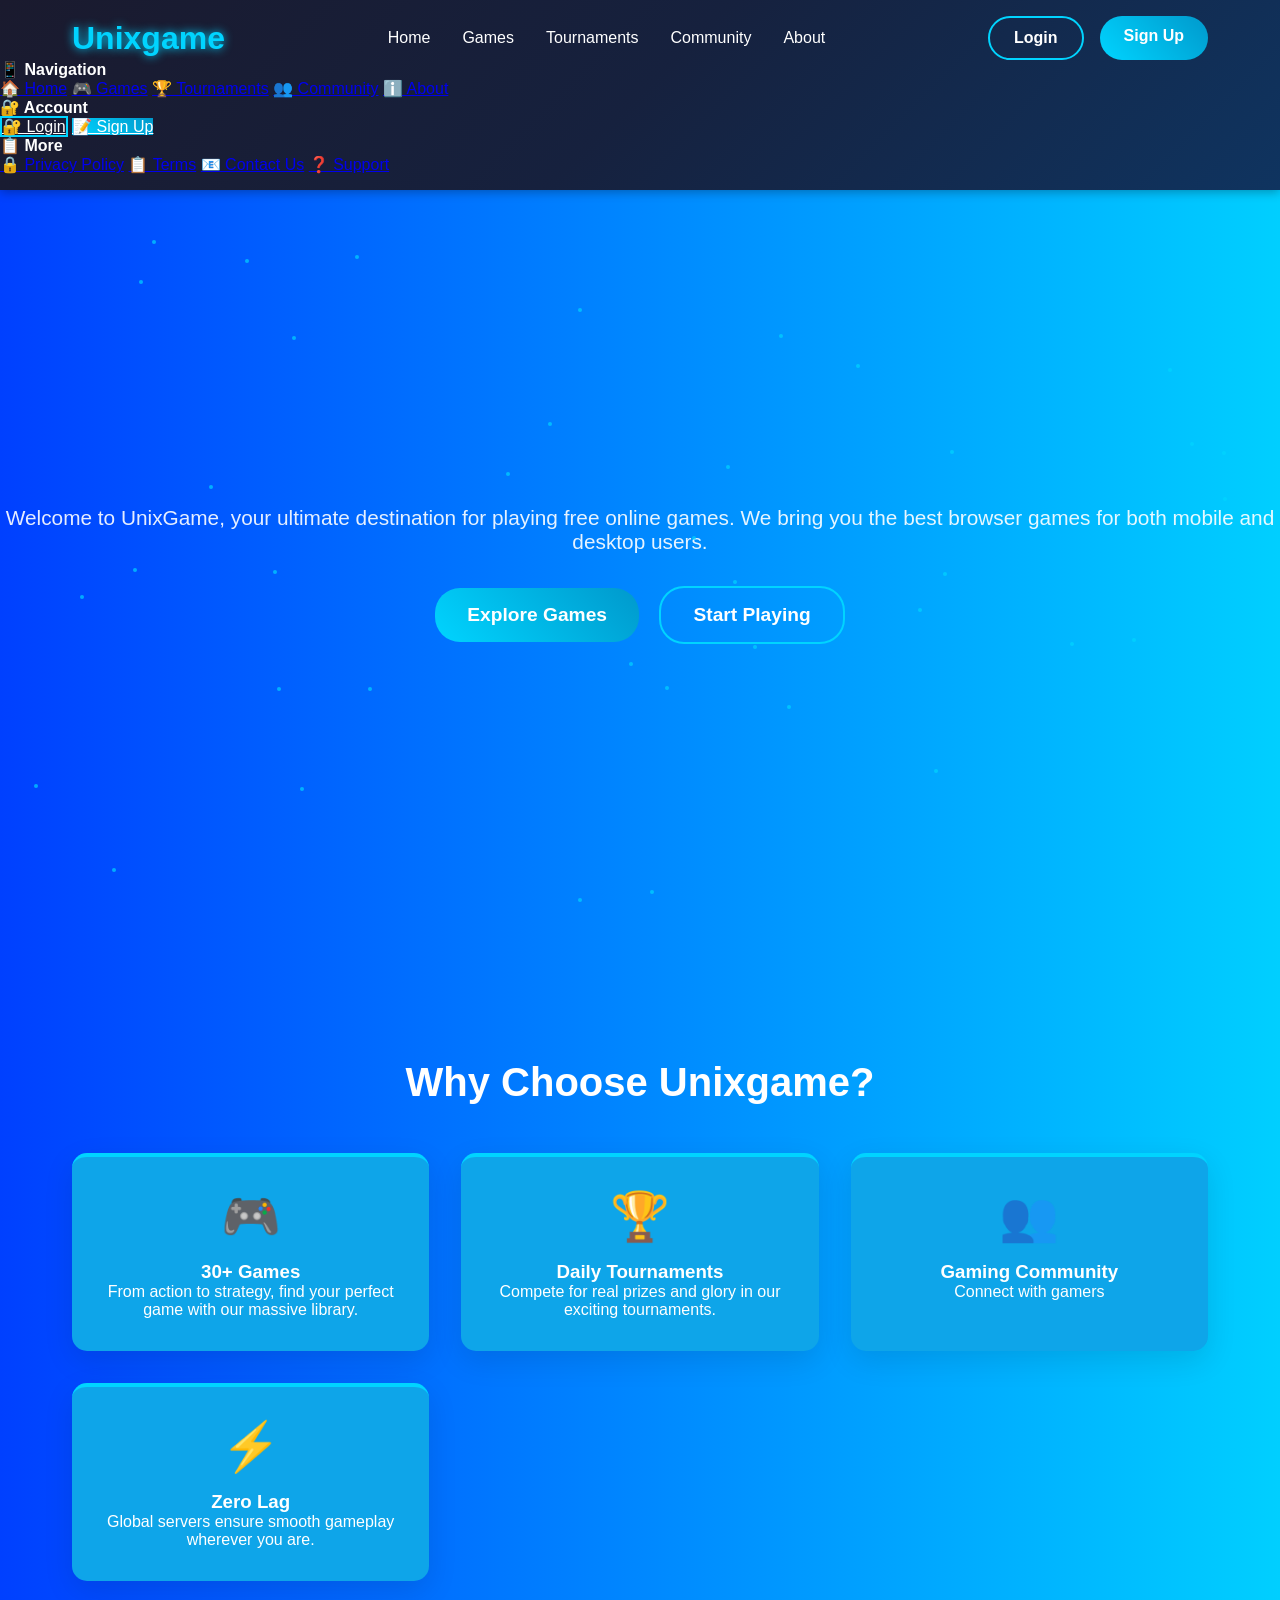
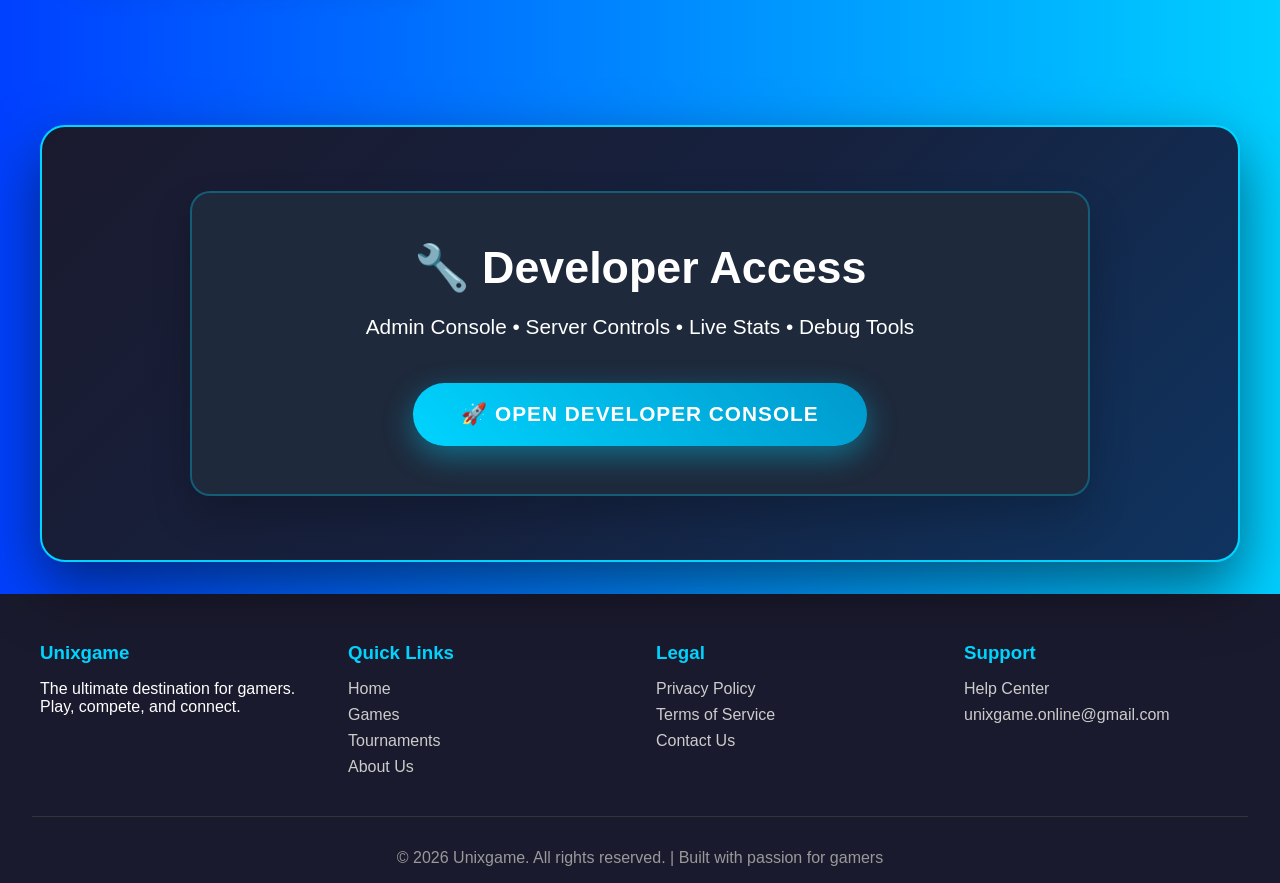
==== commit 9c623971: "Update index.html" ====
--- a/index.html
+++ b/index.html
@@ -624,31 +624,62 @@
     </style>
 </head>
 <body>
-    <!-- Header -->
     <header>
-        <nav>
-            <a href="#" class="logo">Unixgame</a>
-            
-            <ul class="nav-links">
-                <li><a href="#home">Home</a></li>
-                <li><a href="#games">Games.html</a></li>
-                <li><a href="#tournaments">Tournaments</a></li>
-                <li><a href="#community">Community</a></li>
-                <li><a href="#about us">About.html</a></li>
-            </ul>
-
-            <div class="auth-buttons">
-                <a href="login.html" class="btn btn-secondary">Login</a>
-                <a href="signup.html" class="btn btn-primary">Sign Up</a>
-            </div>
-
-            <div class="mobile-menu" id="mobileMenu" onclick="toggleMobileMenu()">
-                <span></span>
-                <span></span>
-                <span></span>
-            </div>
-        </nav>
-    </header>
+    <nav>
+        <a href="#" class="logo">Unixgame</a>
+        
+        <!-- DESKTOP MENU -->
+        <ul class="nav-links">
+            <li><a href="#home">Home</a></li>
+            <li><a href="games.html">Games</a></li>
+            <li><a href="#tournaments">Tournaments</a></li>
+            <li><a href="#community">Community</a></li>
+            <li><a href="about.html">About</a></li>
+        </ul>
+
+        <!-- DESKTOP AUTH BUTTONS -->
+        <div class="auth-buttons">
+            <a href="login.html" class="btn btn-secondary">Login</a>
+            <a href="signup.html" class="btn btn-primary">Sign Up</a>
+        </div>
+
+        <!-- MOBILE HAMBURGER -->
+        <div class="mobile-menu" id="mobileMenu" onclick="toggleMobileMenu()">
+            <span></span>
+            <span></span>
+            <span></span>
+        </div>
+    </nav>
+
+    <!-- ✅ MOBILE DROPDOWN - ALL YOUR BUTTONS HERE -->
+    <div class="mobile-dropdown" id="mobileDropdown">
+        <!-- Main Navigation -->
+        <div class="mobile-nav-section">
+            <h4>📱 Navigation</h4>
+            <a href="#home" class="mobile-link">🏠 Home</a>
+            <a href="games.html" class="mobile-link">🎮 Games</a>
+            <a href="#tournaments" class="mobile-link">🏆 Tournaments</a>
+            <a href="#community" class="mobile-link">👥 Community</a>
+            <a href="about.html" class="mobile-link">ℹ️ About</a>
+        </div>
+
+        <!-- Auth Buttons -->
+        <div class="mobile-auth-section">
+            <h4>🔐 Account</h4>
+            <a href="login.html" class="mobile-btn btn-secondary">🔐 Login</a>
+            <a href="signup.html" class="mobile-btn btn-primary">📝 Sign Up</a>
+        </div>
+
+        <!-- Extra Pages -->
+        <div class="mobile-extra-section">
+            <h4>📋 More</h4>
+            <a href="privacy.html" class="mobile-link">🔒 Privacy Policy</a>
+            <a href="terms.html" class="mobile-link">📋 Terms</a>
+            <a href="contact.html" class="mobile-link">📧 Contact Us</a>
+            <a href="support.html" class="mobile-link">❓ Support</a>
+        </div>
+    </div>
+</header>
 
     <!-- Hero Section -->
     <section id="home" class="hero">
@@ -846,24 +877,34 @@
 
     <script>
         // ✅ MOBILE MENU - FULLY FIXED
-        function toggleMobileMenu() {
-            const navLinks = document.querySelector('.nav-links');
-            const authButtons = document.querySelector('.auth-buttons');
-            const mobileMenu = document.querySelector('.mobile-menu');
-            
-            navLinks.classList.toggle('mobile-active');
-            authButtons.classList.toggle('mobile-active');
-            mobileMenu.classList.toggle('active');
-        }
-
-        // Close mobile menu when clicking links
-        document.querySelectorAll('.nav-links a, .auth-buttons a').forEach(link => {
-            link.addEventListener('click', () => {
-                document.querySelector('.nav-links').classList.remove('mobile-active');
-                document.querySelector('.auth-buttons').classList.remove('mobile-active');
-                document.querySelector('.mobile-menu').classList.remove('active');
-            });
-        });
+       // ✅ PERFECT MOBILE MENU - ALL BUTTONS
+function toggleMobileMenu() {
+    const dropdown = document.getElementById('mobileDropdown');
+    const hamburger = document.getElementById('mobileMenu');
+    
+    dropdown.classList.toggle('active');
+    hamburger.classList.toggle('active');
+    
+    if (dropdown.classList.contains('active')) {
+        document.body.classList.add('mobile-menu-open');
+    } else {
+        document.body.classList.remove('mobile-menu-open');
+    }
+}
+
+// Close when clicking links
+document.addEventListener('click', function(e) {
+    const dropdown = document.getElementById('mobileDropdown');
+    const hamburger = document.getElementById('mobileMenu');
+    
+    if (e.target.closest('.mobile-link') || e.target.closest('.mobile-btn')) {
+        dropdown.classList.remove('active');
+        hamburger.classList.remove('active');
+        document.body.classList.remove('mobile-menu-open');
+    }
+});
+
+      
 
         // Developer Console Functions
         let currentTab = 'dashboard';
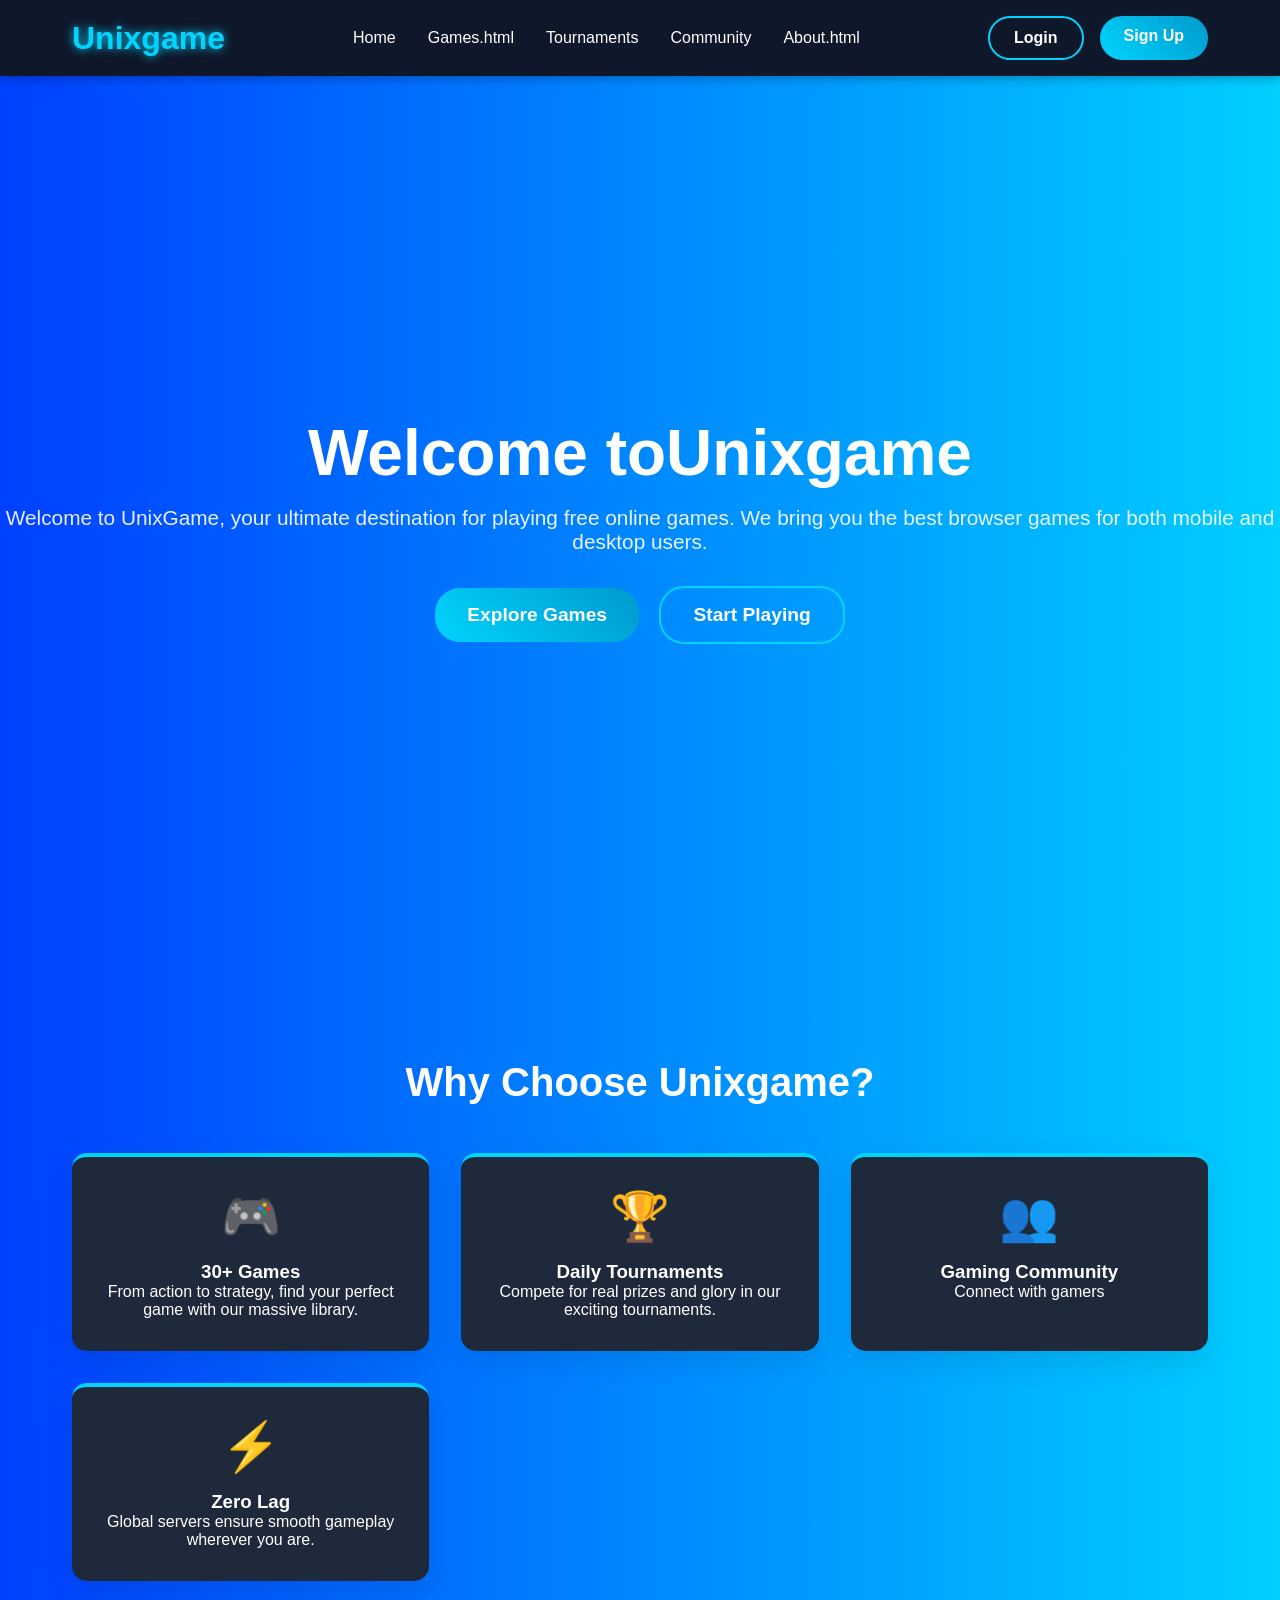
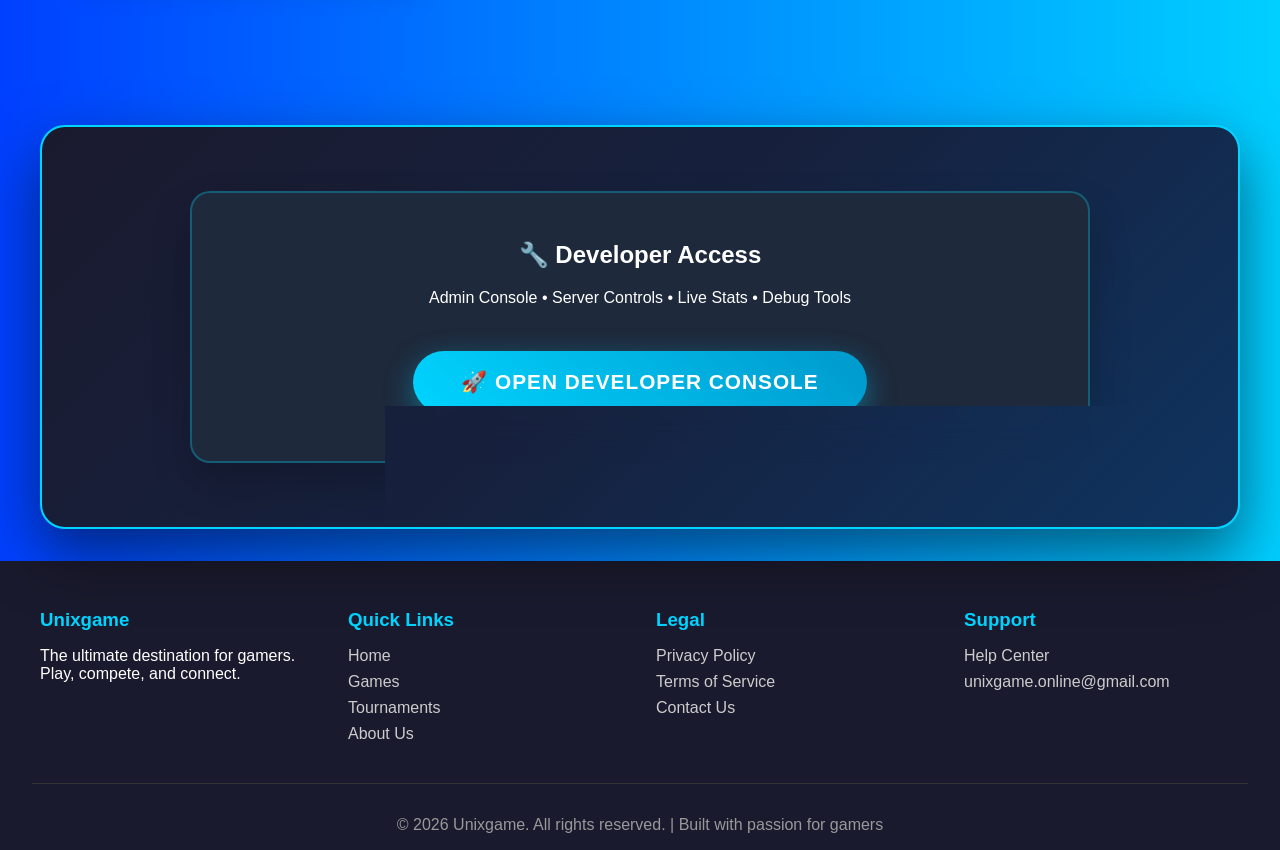
==== commit 284be658: "Update index.html" ====
--- a/index.html
+++ b/index.html
@@ -3,28 +3,31 @@
 <head>
     <meta charset="UTF-8">
     <meta name="viewport" content="width=device-width, initial-scale=1.0">
-    <title>Unixgame - Play Free online games</title>
+    <title>Unixgame -Play Free online games</title>
     <style>
         * {
             margin: 0;
             padding: 0;
             box-sizing: border-box;
         }
-
-        body {
-            margin: 0;
-            font-family: Arial, sans-serif;
-            color: white;
-            background: linear-gradient(90deg, #0040ff, #00cfff, #0040ff);
-            background-size: 200% 100%;
-            animation: moveBg 8s linear infinite;
-        }
+body {
+    margin: 0;
+    font-family: Arial, sans-serif;
+    color: white;
+
+    background: linear-gradient(90deg, #0040ff, #00cfff, #0040ff);
+    background-size: 200% 100%;
+    animation: moveBg 8s linear infinite;
+}
       
-        @keyframes moveBg {
-            0% { background-position: 0% 50%; }
-            100% { background-position: 100% 50%; }
-        }
-
+     @keyframes moveBg {
+    0% {
+        background-position: 0% 50%;
+    }
+    100% {
+        background-position: 100% 50%;
+    }
+}
         /* Header & Navigation */
         header {
             background: #0f172a;
@@ -121,28 +124,28 @@
             height: 3px;
             background: white;
             margin: 3px 0;
-            transition: all 0.3s ease;
+            transition: 0.3s;
         }
 
         /* Hero Section */
-        .hero {
-            background: transparent;
-            height: 100vh;
-            display: flex;
-            align-items: center;
-            justify-content: center;
-            text-align: center;
-            color: white;
-            margin-top: 80px;
-        }
+    .hero {
+    background: transparent; /* 👈 THIS IS THE KEY FIX */
+
+    height: 100vh;
+    display: flex;
+    align-items: center;
+    justify-content: center;
+    text-align: center;
+    color: white;
+    margin-top: 80px;
+}
 
         .hero-content h1 {
             font-size: 4rem;
             margin-bottom: 1rem;
-            -webkit-background-clip: text;
+           background: transparent
+            -webkit-text-fill-color: transparent;
             background-clip: text;
-            background: transparent;
-            -webkit-text-fill-color: transparent;
             animation: glow 2s ease-in-out infinite alternate;
         }
 
@@ -150,6 +153,11 @@
             from { filter: drop-shadow(0 0 20px #00d4ff); }
             to { filter: drop-shadow(0 0 30px #00d4ff); }
         }
+        @keyframes gradientMove {
+    0% { background-position: 0% 50%; }
+    50% { background-position: 100% 50%; }
+    100% { background-position: 0% 50%; }
+}
 
         .hero-content p {
             font-size: 1.3rem;
@@ -178,7 +186,7 @@
         }
 
         .feature-card {
-            background: #0ea5e9;
+            background: #1e293b;
             color: white;
             padding: 2rem;
             border-radius: 15px;
@@ -198,7 +206,7 @@
             margin-bottom: 1rem;
         }
 
-        /* DEVELOPER CARD */
+        /* DEVELOPER CARD - CLEAN WHITE DESIGN (NO ORANGE) */
         .developer-section {
             background: linear-gradient(135deg, #1a1a2e 0%, #16213e 50%, #0f3460 100%);
             padding: 4rem 2rem;
@@ -228,14 +236,14 @@
         }
 
         .developer-card h2 {
-            color: white;
+            color: white
             font-size: 2.8rem;
             margin-bottom: 1rem;
             font-weight: bold;
         }
 
         .developer-card p {
-            color: white;
+            color: white
             font-size: 1.3rem;
             margin-bottom: 2.5rem;
             font-weight: 500;
@@ -304,7 +312,7 @@
             color: #999;
         }
 
-        /* Developer Console Styles */
+        /* Developer Console Styles (UNCHANGED) */
         .dev-console {
             display: none;
             position: fixed;
@@ -545,49 +553,14 @@
             justify-content: flex-end;
         }
 
-        /* RESPONSIVE DESIGN */
+        /* Responsive Design */
         @media (max-width: 768px) {
             .nav-links, .auth-buttons {
                 display: none;
-                position: absolute;
-                top: 100%;
-                left: 0;
-                width: 100%;
-                background: rgba(15, 23, 42, 0.98);
-                flex-direction: column;
-                padding: 1rem;
-                backdrop-filter: blur(10px);
-                box-shadow: 0 10px 30px rgba(0,0,0,0.5);
-            }
-
-            .nav-links.mobile-active,
-            .auth-buttons.mobile-active {
-                display: flex;
-            }
-
-            .nav-links.mobile-active {
-                gap: 1rem;
-            }
-
-            .auth-buttons.mobile-active {
-                padding-top: 1rem;
-                border-top: 1px solid rgba(0,212,255,0.3);
             }
 
             .mobile-menu {
                 display: flex;
-            }
-
-            .mobile-menu.active span:nth-child(1) {
-                transform: rotate(45deg) translate(5px, 5px);
-            }
-
-            .mobile-menu.active span:nth-child(2) {
-                opacity: 0;
-            }
-
-            .mobile-menu.active span:nth-child(3) {
-                transform: rotate(-45deg) translate(7px, -6px);
             }
 
             .hero-content h1 {
@@ -624,67 +597,36 @@
     </style>
 </head>
 <body>
+    <!-- Header -->
     <header>
-    <nav>
-        <a href="#" class="logo">Unixgame</a>
-        
-        <!-- DESKTOP MENU -->
-        <ul class="nav-links">
-            <li><a href="#home">Home</a></li>
-            <li><a href="games.html">Games</a></li>
-            <li><a href="#tournaments">Tournaments</a></li>
-            <li><a href="#community">Community</a></li>
-            <li><a href="about.html">About</a></li>
-        </ul>
-
-        <!-- DESKTOP AUTH BUTTONS -->
-        <div class="auth-buttons">
-            <a href="login.html" class="btn btn-secondary">Login</a>
-            <a href="signup.html" class="btn btn-primary">Sign Up</a>
-        </div>
-
-        <!-- MOBILE HAMBURGER -->
-        <div class="mobile-menu" id="mobileMenu" onclick="toggleMobileMenu()">
-            <span></span>
-            <span></span>
-            <span></span>
-        </div>
-    </nav>
-
-    <!-- ✅ MOBILE DROPDOWN - ALL YOUR BUTTONS HERE -->
-    <div class="mobile-dropdown" id="mobileDropdown">
-        <!-- Main Navigation -->
-        <div class="mobile-nav-section">
-            <h4>📱 Navigation</h4>
-            <a href="#home" class="mobile-link">🏠 Home</a>
-            <a href="games.html" class="mobile-link">🎮 Games</a>
-            <a href="#tournaments" class="mobile-link">🏆 Tournaments</a>
-            <a href="#community" class="mobile-link">👥 Community</a>
-            <a href="about.html" class="mobile-link">ℹ️ About</a>
-        </div>
-
-        <!-- Auth Buttons -->
-        <div class="mobile-auth-section">
-            <h4>🔐 Account</h4>
-            <a href="login.html" class="mobile-btn btn-secondary">🔐 Login</a>
-            <a href="signup.html" class="mobile-btn btn-primary">📝 Sign Up</a>
-        </div>
-
-        <!-- Extra Pages -->
-        <div class="mobile-extra-section">
-            <h4>📋 More</h4>
-            <a href="privacy.html" class="mobile-link">🔒 Privacy Policy</a>
-            <a href="terms.html" class="mobile-link">📋 Terms</a>
-            <a href="contact.html" class="mobile-link">📧 Contact Us</a>
-            <a href="support.html" class="mobile-link">❓ Support</a>
-        </div>
-    </div>
-</header>
+        <nav>
+            <a href="#" class="logo">Unixgame</a>
+            
+            <ul class="nav-links">
+                <li><a href="#home">Home</a></li>
+                <li><a href="#games">Games.html</a></li>
+                <li><a href="#tournaments">Tournaments</a></li>
+                <li><a href="#community">Community</a></li>
+                <li><a href="#about us">About.html</a></li>
+            </ul>
+
+            <div class="auth-buttons">
+                <a href="login.html" class="btn btn-secondary">Login</a>
+                <a href="signup.html" class="btn btn-primary">Sign Up</a>
+            </div>
+
+            <div class="mobile-menu" onclick="toggleMobileMenu()">
+                <span></span>
+                <span></span>
+                <span></span>
+            </div>
+        </nav>
+    </header>
 
     <!-- Hero Section -->
     <section id="home" class="hero">
         <div class="hero-content">
-            <h1>Welcome to Unixgame</h1>
+            <h1>Welcome toUnixgame</h1>
             <p>Welcome to UnixGame, your ultimate destination for playing free online games.
             We bring you the best browser games for both mobile and desktop users.</p>
             <div>
@@ -721,7 +663,7 @@
         </div>
     </section>
 
-    <!-- DEVELOPER CARD SECTION -->
+    <!-- CLEAN DEVELOPER CARD SECTION (NO ORANGE) -->
     <section class="developer-section">
         <div class="developer-card">
             <h2>🔧 Developer Access</h2>
@@ -756,6 +698,7 @@
                 <h3>Support</h3>
                 <a href="support.html">Help Center</a>
                 <a href="mailto:support@unixgame.online">unixgame.online@gmail.com</a>
+              <!-----<a href="tel:+919876543210">+91 98765 43210</a>----->
             </div>
         </div>
         <div class="footer-bottom">
@@ -763,7 +706,7 @@
         </div>
     </footer>
 
-    <!-- Developer Console Modal -->
+    <!-- Developer Console Modal (UNCHANGED) -->
     <div class="dev-console" id="devConsole">
         <div class="console-content">
             <div class="console-header">
@@ -876,248 +819,251 @@
     </div>
 
     <script>
-        // ✅ MOBILE MENU - FULLY FIXED
-       // ✅ PERFECT MOBILE MENU - ALL BUTTONS
+  // Mobile Menu Toggle
 function toggleMobileMenu() {
-    const dropdown = document.getElementById('mobileDropdown');
-    const hamburger = document.getElementById('mobileMenu');
-    
-    dropdown.classList.toggle('active');
-    hamburger.classList.toggle('active');
-    
-    if (dropdown.classList.contains('active')) {
-        document.body.classList.add('mobile-menu-open');
+    const navLinks = document.querySelector('.nav-links');
+    const authButtons = document.querySelector('.auth-buttons');
+    navLinks.classList.toggle('active');
+    authButtons.classList.toggle('active');
+}
+
+// Developer Console Functions
+let currentTab = 'dashboard';
+
+function openDevConsole() {
+    document.getElementById('devConsole').style.display = 'flex';
+    animateStats();
+    startTerminal();
+    drawChart();
+}
+
+function closeDevConsole() {
+    document.getElementById('devConsole').style.display = 'none';
+}
+
+function switchTab(event, tabName) {
+    currentTab = tabName;
+
+    document.querySelectorAll('.tab-btn').forEach(btn => btn.classList.remove('active'));
+    event.target.classList.add('active');
+
+    document.querySelectorAll('.tab-content').forEach(content => content.classList.remove('active'));
+    document.getElementById(tabName).classList.add('active');
+}
+
+// Actions
+function simulateMaintenance() {
+    addNotification('🛠️ Maintenance mode activated for 5 minutes');
+}
+
+function clearCache() {
+    addNotification('🧹 Cache cleared successfully');
+}
+
+function restartServices() {
+    addNotification('🔄 Services restarted');
+}
+
+function banPlayer() {
+    const username = document.getElementById('banInput').value;
+    if (username) {
+        addNotification(`🚫 Player "${username}" banned successfully`);
+        document.getElementById('banInput').value = '';
+    }
+}
+
+function sendAnnouncement() {
+    const message = document.getElementById('announceInput').value;
+    if (message) {
+        addNotification(`📢 Announcement: "${message}"`);
+        document.getElementById('announceInput').value = '';
+    }
+}
+
+function restartServer() {
+    const server = document.getElementById('serverSelect').value;
+    addNotification(`🔄 Server ${server.toUpperCase()} restarted`);
+}
+
+// Terminal
+function addNotification(message) {
+    const terminal = document.getElementById('terminalOutput');
+    const time = new Date().toTimeString().split(' ')[0];
+    terminal.innerHTML += `<div>[${time}] ${message}</div>`;
+    terminal.scrollTop = terminal.scrollHeight;
+}
+
+function handleDebugInput(event) {
+    if (event.key === 'Enter') {
+        const input = document.getElementById('debugInput');
+        const command = input.value;
+
+        addNotification(`> ${command}`);
+
+        if (command === 'status') {
+            addNotification('All systems operational');
+        } else if (command === 'users') {
+            addNotification('1,247,893 total users');
+        } else if (command === 'clear') {
+            document.getElementById('terminalOutput').innerHTML = '';
+        } else {
+            addNotification('Command not recognized');
+        }
+
+        input.value = '';
+    }
+}
+
+// Stats Animation
+function animateStats() {
+    const stats = document.querySelectorAll('.stat-number');
+
+    stats.forEach(stat => {
+        let targetText = stat.textContent;
+        let target = parseFloat(targetText.replace(/[KM]/g, ''));
+
+        if (targetText.includes('K')) target *= 1000;
+        if (targetText.includes('M')) target *= 1000000;
+
+        let current = 0;
+        const increment = target / 100;
+
+        const timer = setInterval(() => {
+            current += increment;
+
+            if (current >= target) {
+                current = target;
+                clearInterval(timer);
+            }
+
+            let display = current;
+
+            if (targetText.includes('K')) display = (current / 1000).toFixed(1) + 'K';
+            else if (targetText.includes('M')) display = (current / 1000000).toFixed(1) + 'M';
+
+            stat.textContent = display;
+
+        }, 20);
+    });
+}
+
+// Terminal Auto Logs
+function startTerminal() {
+    setInterval(() => {
+        const logs = [
+            'Player matchmaking optimized',
+            'Anti-cheat updated',
+            'Tournament rewards sent',
+            'Server performance boosted'
+        ];
+
+        if (Math.random() > 0.7) {
+            addNotification(logs[Math.floor(Math.random() * logs.length)]);
+        }
+    }, 8000);
+}
+
+// Chart Animation
+function drawChart() {
+    const canvas = document.getElementById('playerChart');
+    if (!canvas) return;
+
+    const ctx = canvas.getContext('2d');
+    canvas.width = 500;
+    canvas.height = 250;
+
+    let frame = 0;
+
+    function animate() {
+        ctx.clearRect(0, 0, canvas.width, canvas.height);
+
+        ctx.strokeStyle = '#00d4ff';
+        ctx.lineWidth = 3;
+        ctx.beginPath();
+
+        for (let i = 0; i < 50; i++) {
+            let x = (i / 50) * canvas.width;
+            let y = Math.sin((i + frame) * 0.1) * 30 + canvas.height / 2;
+
+            if (i === 0) ctx.moveTo(x, y);
+            else ctx.lineTo(x, y);
+        }
+
+        ctx.stroke();
+        frame += 2;
+
+        requestAnimationFrame(animate);
+    }
+
+    animate();
+}
+
+// Close modal outside click
+window.onclick = function (event) {
+    const modal = document.getElementById('devConsole');
+    if (event.target === modal) {
+        closeDevConsole();
+    }
+};
+
+// Smooth Scroll
+document.querySelectorAll('a[href^="#"]').forEach(anchor => {
+    anchor.addEventListener('click', function (e) {
+        e.preventDefault();
+
+        const target = document.querySelector(this.getAttribute('href'));
+
+        if (target) {
+            target.scrollIntoView({
+                behavior: 'smooth'
+            });
+        }
+    });
+});
+
+// Navbar Scroll Effect
+window.addEventListener('scroll', function () {
+    const header = document.querySelector('header');
+
+    if (window.scrollY > 100) {
+        header.style.background = 'rgba(26,26,46,0.95)';
+        header.style.backdropFilter = 'blur(10px)';
     } else {
-        document.body.classList.remove('mobile-menu-open');
-    }
-}
-
-// Close when clicking links
-document.addEventListener('click', function(e) {
-    const dropdown = document.getElementById('mobileDropdown');
-    const hamburger = document.getElementById('mobileMenu');
-    
-    if (e.target.closest('.mobile-link') || e.target.closest('.mobile-btn')) {
-        dropdown.classList.remove('active');
-        hamburger.classList.remove('active');
-        document.body.classList.remove('mobile-menu-open');
+        header.style.background = 'linear-gradient(135deg,#1a1a2e,#16213e,#0f3460)';
+        header.style.backdropFilter = 'none';
     }
 });
 
-      
-
-        // Developer Console Functions
-        let currentTab = 'dashboard';
-
-        function openDevConsole() {
-            document.getElementById('devConsole').style.display = 'flex';
-            animateStats();
-            startTerminal();
-            drawChart();
-        }
-
-        function closeDevConsole() {
-            document.getElementById('devConsole').style.display = 'none';
-        }
-
-        function switchTab(event, tabName) {
-            currentTab = tabName;
-            document.querySelectorAll('.tab-btn').forEach(btn => btn.classList.remove('active'));
-            event.target.classList.add('active');
-            document.querySelectorAll('.tab-content').forEach(content => content.classList.remove('active'));
-            document.getElementById(tabName).classList.add('active');
-        }
-
-        // Actions
-        function simulateMaintenance() {
-            addNotification('🛠️ Maintenance mode activated for 5 minutes');
-        }
-
-        function clearCache() {
-            addNotification('🧹 Cache cleared successfully');
-        }
-
-        function restartServices() {
-            addNotification('🔄 Services restarted');
-        }
-
-        function banPlayer() {
-            const username = document.getElementById('banInput').value;
-            if (username) {
-                addNotification(`🚫 Player "${username}" banned successfully`);
-                document.getElementById('banInput').value = '';
-            }
-        }
-
-        function sendAnnouncement() {
-            const message = document.getElementById('announceInput').value;
-            if (message) {
-                addNotification(`📢 Announcement: "${message}"`);
-                document.getElementById('announceInput').value = '';
-            }
-        }
-
-        function restartServer() {
-            const server = document.getElementById('serverSelect').value;
-            addNotification(`🔄 Server ${server.toUpperCase()} restarted`);
-        }
-
-        // Terminal
-        function addNotification(message) {
-            const terminal = document.getElementById('terminalOutput');
-            const time = new Date().toTimeString().split(' ')[0];
-            terminal.innerHTML += `<div>[${time}] ${message}</div>`;
-            terminal.scrollTop = terminal.scrollHeight;
-        }
-
-        function handleDebugInput(event) {
-            if (event.key === 'Enter') {
-                const input = document.getElementById('debugInput');
-                const command = input.value;
-                addNotification(`> ${command}`);
-
-                if (command === 'status') {
-                    addNotification('All systems operational');
-                } else if (command === 'users') {
-                    addNotification('1,247,893 total users');
-                } else if (command === 'clear') {
-                    document.getElementById('terminalOutput').innerHTML = '';
-                } else {
-                    addNotification('Command not recognized');
-                }
-                input.value = '';
-            }
-        }
-
-        // Stats Animation
-        function animateStats() {
-            const stats = document.querySelectorAll('.stat-number');
-            stats.forEach(stat => {
-                let targetText = stat.textContent;
-                let target = parseFloat(targetText.replace(/[KM]/g, ''));
-                if (targetText.includes('K')) target *= 1000;
-                if (targetText.includes('M')) target *= 1000000;
-
-                let current = 0;
-                const increment = target / 100;
-                const timer = setInterval(() => {
-                    current += increment;
-                    if (current >= target) {
-                        current = target;
-                        clearInterval(timer);
-                    }
-                    let display = current;
-                    if (targetText.includes('K')) display = (current / 1000).toFixed(1) + 'K';
-                    else if (targetText.includes('M')) display = (current / 1000000).toFixed(1) + 'M';
-                    stat.textContent = display;
-                }, 20);
-            });
-        }
-
-        // Terminal Auto Logs
-        function startTerminal() {
-            setInterval(() => {
-                const logs = [
-                    'Player matchmaking optimized',
-                    'Anti-cheat updated',
-                    'Tournament rewards sent',
-                    'Server performance boosted'
-                ];
-                if (Math.random() > 0.7) {
-                    addNotification(logs[Math.floor(Math.random() * logs.length)]);
-                }
-            }, 8000);
-        }
-
-        // Chart Animation
-        function drawChart() {
-            const canvas = document.getElementById('playerChart');
-            if (!canvas) return;
-            const ctx = canvas.getContext('2d');
-            canvas.width = 500;
-            canvas.height = 250;
-            let frame = 0;
-
-            function animate() {
-                ctx.clearRect(0, 0, canvas.width, canvas.height);
-                ctx.strokeStyle = '#00d4ff';
-                ctx.lineWidth = 3;
-                ctx.beginPath();
-                for (let i = 0; i < 50; i++) {
-                    let x = (i / 50) * canvas.width;
-                    let y = Math.sin((i + frame) * 0.1) * 30 + canvas.height / 2;
-                    if (i === 0) ctx.moveTo(x, y);
-                    else ctx.lineTo(x, y);
-                }
-                ctx.stroke();
-                frame += 2;
-                requestAnimationFrame(animate);
-            }
-            animate();
-        }
-
-        // Close modal outside click
-        window.onclick = function (event) {
-            const modal = document.getElementById('devConsole');
-            if (event.target === modal) {
-                closeDevConsole();
-            }
-        };
-
-        // Smooth Scroll
-        document.querySelectorAll('a[href^="#"]').forEach(anchor => {
-            anchor.addEventListener('click', function (e) {
-                e.preventDefault();
-                const target = document.querySelector(this.getAttribute('href'));
-                if (target) {
-                    target.scrollIntoView({ behavior: 'smooth' });
-                }
-            });
-        });
-
-        // Navbar Scroll Effect
-        window.addEventListener('scroll', function () {
-            const header = document.querySelector('header');
-            if (window.scrollY > 100) {
-                header.style.background = 'rgba(26,26,46,0.95)';
-                header.style.backdropFilter = 'blur(10px)';
-            } else {
-                header.style.background = 'linear-gradient(135deg,#1a1a2e,#16213e,#0f3460)';
-                header.style.backdropFilter = 'none';
-            }
-        });
-
-        // Particle Effect
-        function createParticles() {
-            const hero = document.querySelector('.hero');
-            for (let i = 0; i < 50; i++) {
-                const particle = document.createElement('div');
-                particle.style.cssText = `
-                    position: absolute;
-                    width: 4px; height: 4px;
-                    background: rgba(0,212,255,0.7);
-                    border-radius: 50%;
-                    left: ${Math.random() * 100}%;
-                    top: ${Math.random() * 100}%;
-                    animation: float ${Math.random() * 3 + 2}s infinite;
-                `;
-                hero.appendChild(particle);
-            }
-        }
-
-        // Animation CSS
-        const style = document.createElement('style');
-        style.innerHTML = `
-            @keyframes float {
-                0% { transform: translateY(0px); opacity: 0.5; }
-                50% { transform: translateY(-20px); opacity: 1; }
-                100% { transform: translateY(0px); opacity: 0.5; }
-            }
-        `;
-        document.head.appendChild(style);
-
-        // Init
-        createParticles();
-    </script>
-</body>
-</html>
+// Particle Effect
+function createParticles() {
+    const hero = document.querySelector('.hero');
+
+    for (let i = 0; i < 50; i++) {
+        const particle = document.createElement('div');
+
+        particle.style.position = 'absolute';
+        particle.style.width = '4px';
+        particle.style.height = '4px';
+        particle.style.background = 'rgba(0,212,255,0.7)';
+        particle.style.borderRadius = '50%';
+        particle.style.left = Math.random() * 100 + '%';
+        particle.style.top = Math.random() * 100 + '%';
+        particle.style.animation = `float ${Math.random() * 3 + 2}s infinite`;
+
+        hero.appendChild(particle);
+    }
+}
+
+// Animation CSS
+const style = document.createElement('style');
+style.innerHTML = `
+@keyframes float {
+    0% { transform: translateY(0px); opacity: 0.5; }
+    50% { transform: translateY(-20px); opacity: 1; }
+    100% { transform: translateY(0px); opacity: 0.5; }
+}`;
+document.head.appendChild(style);
+
+// Init
+createParticles();
+        
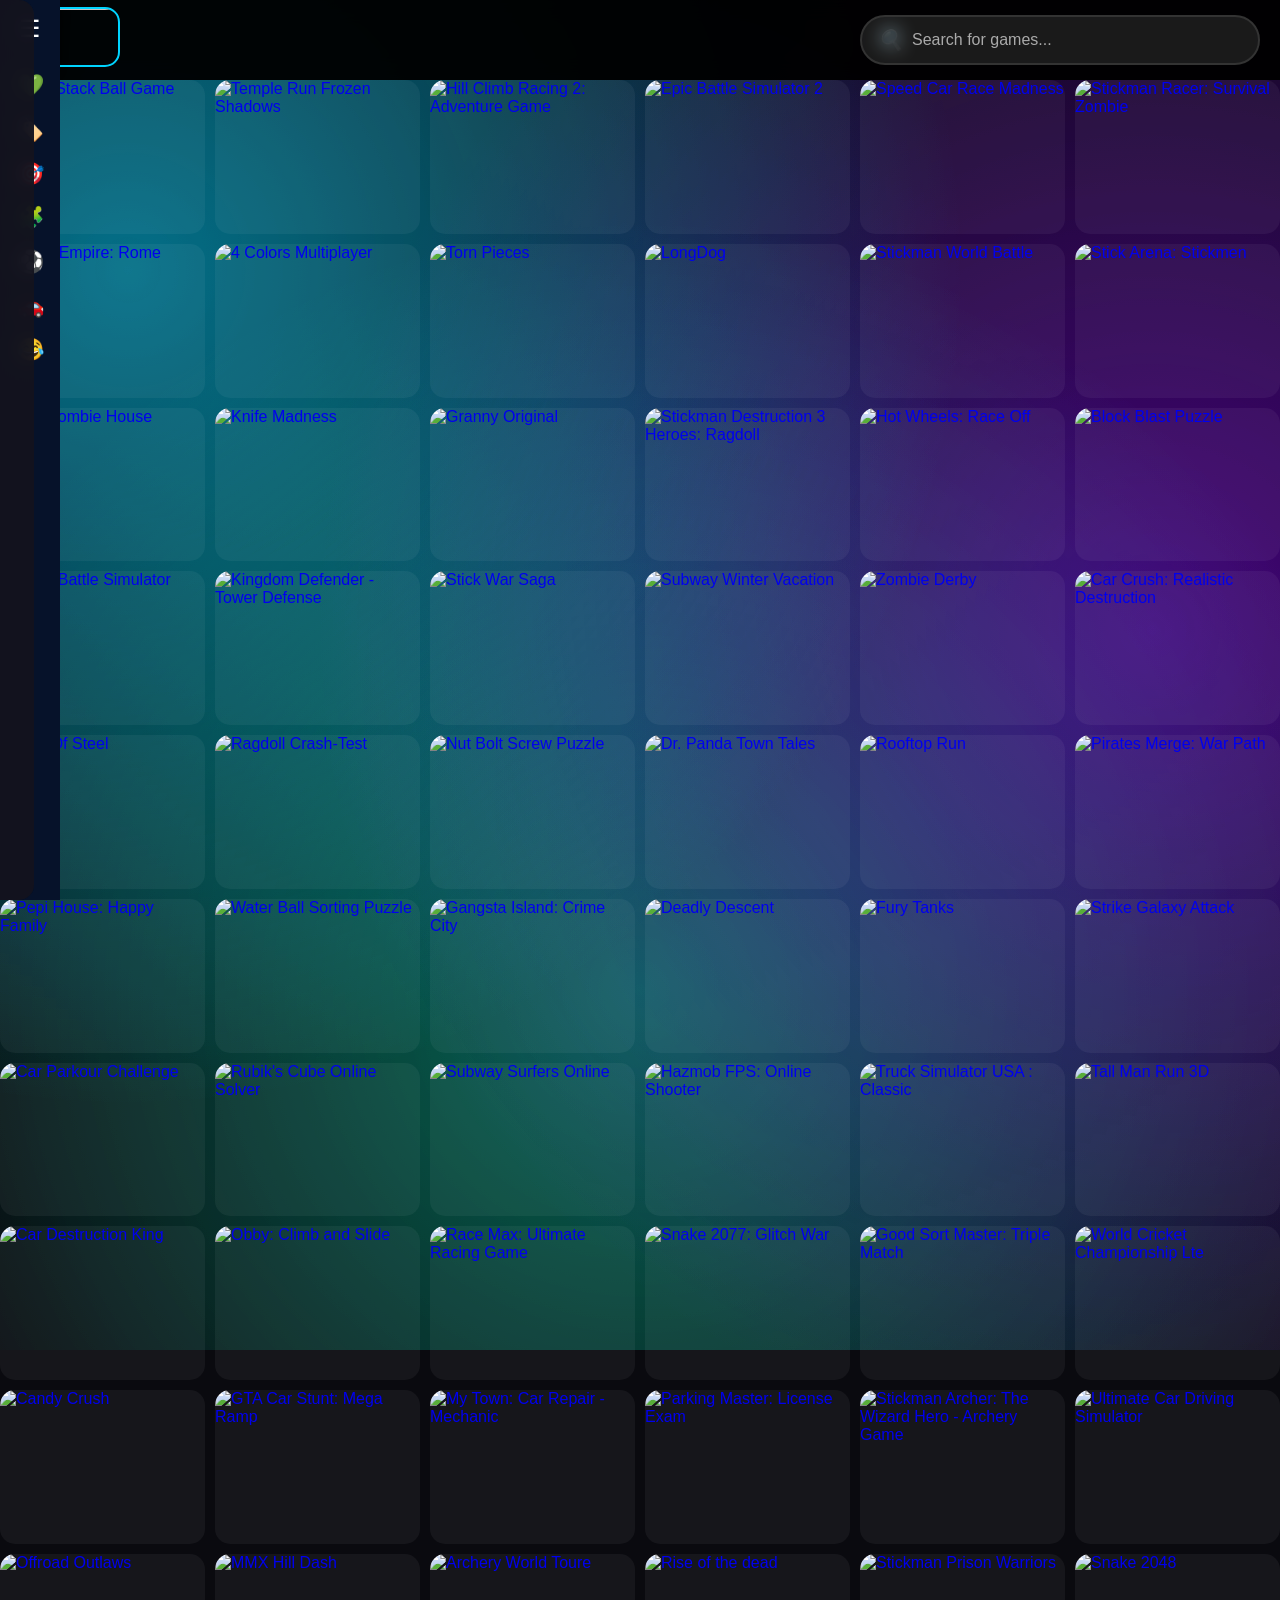
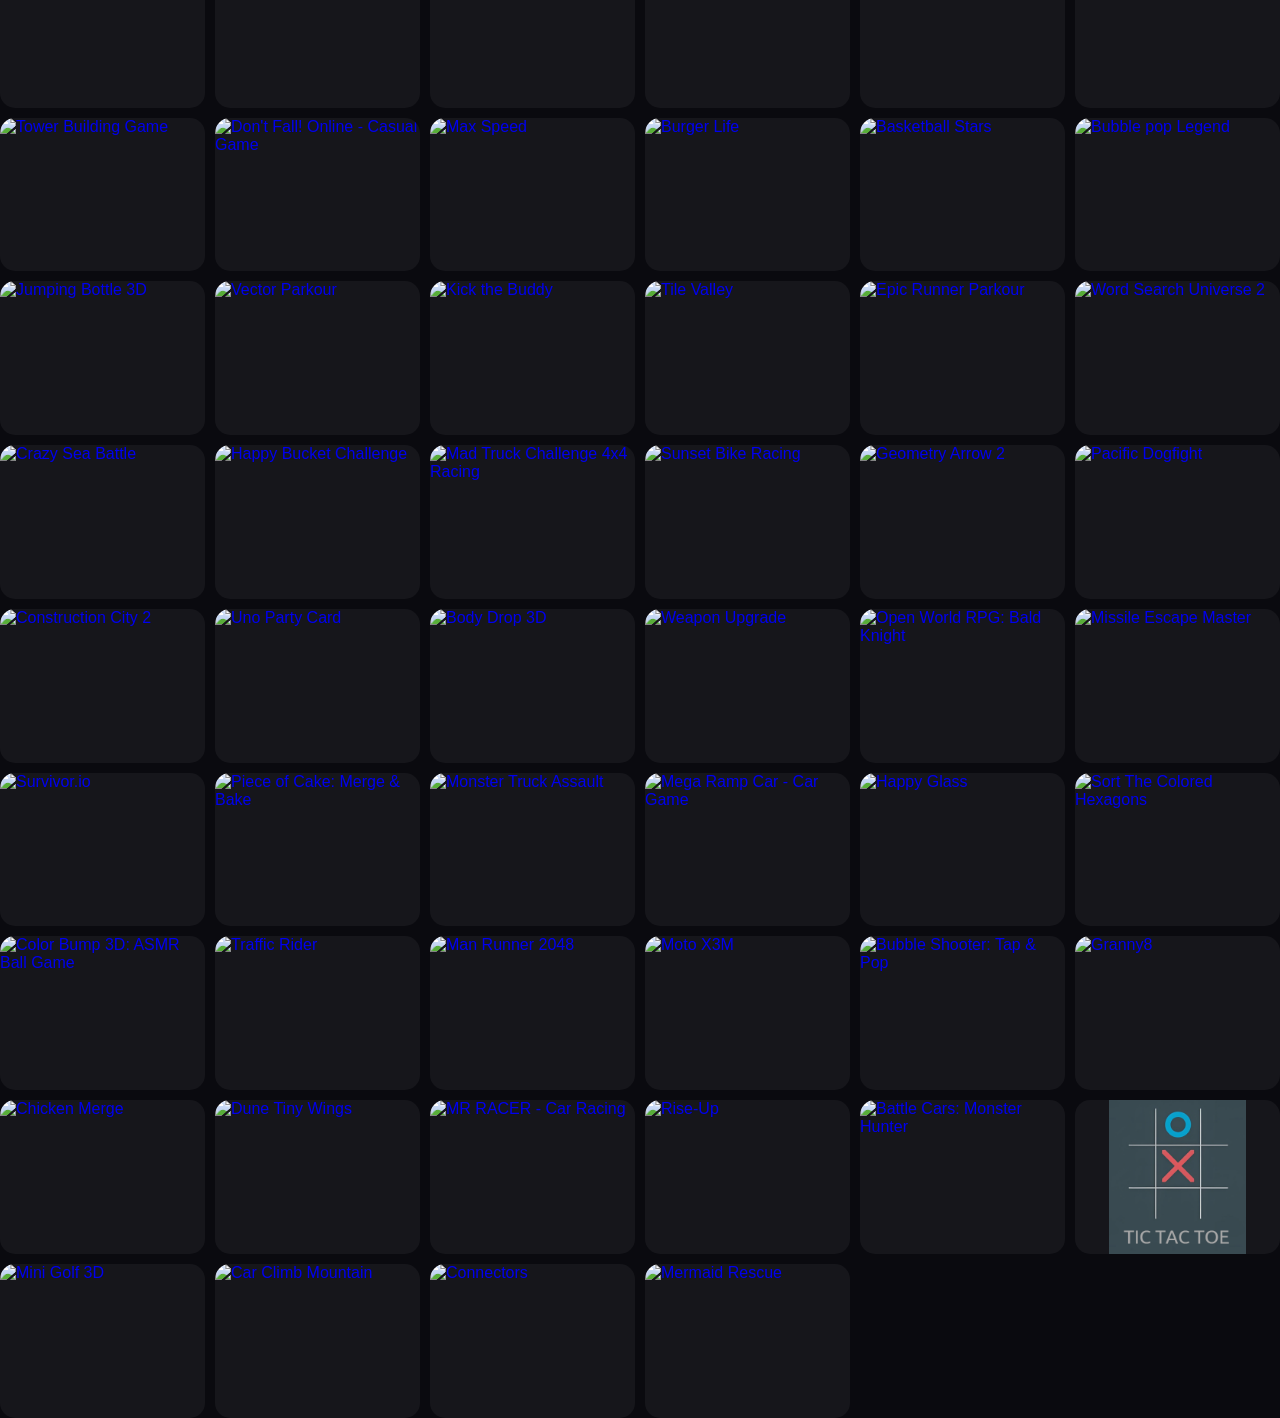
==== commit eef2c5e9: "Update index.html" ====
--- a/index.html
+++ b/index.html
@@ -3,1067 +3,1114 @@
 <head>
     <meta charset="UTF-8">
     <meta name="viewport" content="width=device-width, initial-scale=1.0">
-    <title>Unixgame -Play Free online games</title>
+    <title>Unixgame</title>
     <style>
         * {
             margin: 0;
             padding: 0;
             box-sizing: border-box;
         }
-body {
-    margin: 0;
-    font-family: Arial, sans-serif;
-    color: white;
-
-    background: linear-gradient(90deg, #0040ff, #00cfff, #0040ff);
-    background-size: 200% 100%;
-    animation: moveBg 8s linear infinite;
-}
-      
-     @keyframes moveBg {
-    0% {
-        background-position: 0% 50%;
-    }
-    100% {
-        background-position: 100% 50%;
-    }
-}
-        /* Header & Navigation */
-        header {
-            background: #0f172a;
-            padding: 1rem 0;
+
+        body{
+            font-family: Arial, sans-serif;
+            background:#0a0a0f;
+            color:white;
+            min-height:100vh;
+            overflow-x:hidden;
+            position:relative;
+         }
+         body::before,
+            body::after{
+            content:"";
+            position:fixed;
+            width:200%;
+            height:200%;
+            top:-50%;
+            left:-50%;
+            background:radial-gradient(circle at 30% 40%,rgba(0,212,255,0.35),transparent 40%),
+                       radial-gradient(circle at 70% 60%,rgba(140,0,255,0.30),transparent 40%),
+                      radial-gradient(circle at 50% 80%,rgba(0,255,200,0.25),transparent 40%);
+            animation:waveMove 20s linear infinite;
+            z-index:-1;
+         }
+        body::after{
+            animation-duration:30s;
+            opacity:0.7;
+         }
+      @keyframes waveMove{
+    0%{
+             transform:rotate(0deg) translate(0,0);
+        }
+   50%{
+            transform:rotate(180deg) translate(50px,50px);
+        }
+  100%{
+             transform:rotate(360deg) translate(0,0);
+        }
+        }
+         
+
+        /* Header */
+        .header {
             position: fixed;
-            width: 100%;
             top: 0;
+            left: 0;
+            right: 0;
+            height: 80px;
+            background: rgba(0, 0, 0, 0.95);
+            backdrop-filter: blur(10px);
             z-index: 1000;
-            box-shadow: 0 2px 10px rgba(0,0,0,0.3);
-        }
-
-        nav {
             display: flex;
             justify-content: space-between;
             align-items: center;
-            max-width: 1200px;
-            margin: 0 auto;
-            padding: 0 2rem;
+            padding: 0 20px;
         }
 
         .logo {
-            font-size: 2rem;
-            font-weight: bold;
-            color: #00d4ff;
-            text-decoration: none;
-            text-shadow: 0 0 10px #00d4ff;
-        }
-
-        .nav-links {
-            display: flex;
-            list-style: none;
-            gap: 2rem;
-        }
-
-        .nav-links a {
+            height: 60px;
+            width: 100px;
+            border-radius: 15px;
+            object-fit: contain;
+            cursor: pointer;
+            transition: all 0.3s ease;
+            border: 2px solid #00d4ff;
+        }
+
+        .logo:hover {
+            transform: scale(1.1);
+            box-shadow: 0 0 20px #00d4ff;
+        }
+
+        .search-box {
+            position: relative;
+            max-width: 400px;
+            width: 100%;
+        }
+
+        .search-input {
+            width: 100%;
+            height: 50px;
+            padding: 0 20px 0 50px;
+            border: 2px solid #333;
+            border-radius: 25px;
+            background: rgba(255, 255, 255, 0.1);
             color: white;
-            text-decoration: none;
-            font-weight: 500;
+            font-size: 16px;
+            backdrop-filter: blur(10px);
             transition: all 0.3s ease;
         }
 
-        .nav-links a:hover {
-            color: #00d4ff;
-            text-shadow: 0 0 10px #00d4ff;
-        }
-
-        .auth-buttons {
-            display: flex;
-            gap: 1rem;
-        }
-
-        .btn {
-            padding: 0.7rem 1.5rem;
-            border: none;
-            border-radius: 25px;
-            cursor: pointer;
-            font-weight: 600;
-            text-decoration: none;
-            display: inline-block;
-            transition: all 0.3s ease;
-            text-align: center;
-        }
-
-        .btn-primary {
-            background: linear-gradient(45deg, #00d4ff, #0099cc);
-            color: white;
-        }
-
-        .btn-primary:hover {
-            transform: translateY(-2px);
-            box-shadow: 0 5px 15px rgba(0,212,255,0.4);
-        }
-
-        .btn-secondary {
-            background: transparent;
-            color: white;
-            border: 2px solid #00d4ff;
-        }
-
-        .btn-secondary:hover {
-            background: #00d4ff;
-            transform: translateY(-2px);
-        }
-
-        /* Mobile Menu */
-        .mobile-menu {
-            display: none;
-            flex-direction: column;
-            cursor: pointer;
-        }
-
-        .mobile-menu span {
-            width: 25px;
-            height: 3px;
-            background: white;
-            margin: 3px 0;
-            transition: 0.3s;
-        }
-
-        /* Hero Section */
-    .hero {
-    background: transparent; /* 👈 THIS IS THE KEY FIX */
-
-    height: 100vh;
-    display: flex;
-    align-items: center;
-    justify-content: center;
-    text-align: center;
-    color: white;
-    margin-top: 80px;
-}
-
-        .hero-content h1 {
-            font-size: 4rem;
-            margin-bottom: 1rem;
-           background: transparent
-            -webkit-text-fill-color: transparent;
-            background-clip: text;
-            animation: glow 2s ease-in-out infinite alternate;
-        }
-
-        @keyframes glow {
-            from { filter: drop-shadow(0 0 20px #00d4ff); }
-            to { filter: drop-shadow(0 0 30px #00d4ff); }
-        }
-        @keyframes gradientMove {
-    0% { background-position: 0% 50%; }
-    50% { background-position: 100% 50%; }
-    100% { background-position: 0% 50%; }
-}
-
-        .hero-content p {
-            font-size: 1.3rem;
-            margin-bottom: 2rem;
-            opacity: 0.9;
-        }
-
-        /* Features Section */
-        .features {
-            padding: 5rem 2rem;
-            max-width: 1200px;
-            margin: 0 auto;
-        }
-
-        .section-title {
-            text-align: center;
-            font-size: 2.5rem;
-            margin-bottom: 3rem;
-            color: white;
-        }
-
-        .features-grid {
+        .search-input::placeholder {
+            color: #aaa;
+        }
+
+        .search-input:focus {
+            outline: none;
+            border-color: #00d4ff;
+            box-shadow: 0 0 20px rgba(0, 212, 255, 0.3);
+        }
+
+        .search-icon {
+            position: absolute;
+            left: 18px;
+            top: 50%;
+            transform: translateY(-50%);
+            font-size: 20px;
+            color: #aaa;
+        }
+
+        /* Main Content */
+        .main-content {
+            padding-top: 80px;
+            width: 100vw;
+            padding-left: 0;
+            padding-right: 0;
+        }
+
+        /* Game Grid - EXACTLY 3 ROWS */
+        .games-grid {
             display: grid;
-            grid-template-columns: repeat(auto-fit, minmax(300px, 1fr));
-            gap: 2rem;
-        }
-
-        .feature-card {
-            background: #1e293b;
-            color: white;
-            padding: 2rem;
-            border-radius: 15px;
-            text-align: center;
-            box-shadow: 0 10px 30px rgba(0,0,0,0.1);
-            transition: all 0.3s ease;
-            border-top: 4px solid #00d4ff;
-        }
-
-        .feature-card:hover {
-            transform: translateY(-10px);
-            box-shadow: 0 20px 40px rgba(0,0,0,0.2);
-        }
-
-        .feature-icon {
-            font-size: 3rem;
-            margin-bottom: 1rem;
-        }
-
-        /* DEVELOPER CARD - CLEAN WHITE DESIGN (NO ORANGE) */
-        .developer-section {
-            background: linear-gradient(135deg, #1a1a2e 0%, #16213e 50%, #0f3460 100%);
-            padding: 4rem 2rem;
-            margin: 4rem 2rem 0;
-            border-radius: 25px;
-            max-width: 1200px;
-            margin-left: auto;
-            margin-right: auto;
-            box-shadow: 0 25px 60px rgba(0,0,0,0.5);
-            position: relative;
-            border: 2px solid #00d4ff;
-        }
-
-        .developer-card {
-            background: #1e293b;
-            color: white;
-            backdrop-filter: blur(20px);
-            padding: 3rem;
-            border-radius: 20px;
-            text-align: center;
-            border: 2px solid rgba(0,212,255,0.3);
-            position: relative;
-            z-index: 2;
-            max-width: 900px;
-            margin: 0 auto;
-            box-shadow: 0 20px 40px rgba(0,0,0,0.2);
-        }
-
-        .developer-card h2 {
-            color: white
-            font-size: 2.8rem;
-            margin-bottom: 1rem;
-            font-weight: bold;
-        }
-
-        .developer-card p {
-            color: white
-            font-size: 1.3rem;
-            margin-bottom: 2.5rem;
-            font-weight: 500;
-            line-height: 1.6;
-        }
-
-        .dev-access-btn {
-            background: linear-gradient(45deg, #00d4ff, #0099cc);
-            color: white;
-            padding: 1.2rem 3rem;
-            border: none;
-            border-radius: 50px;
-            font-size: 1.3rem;
-            font-weight: 700;
+            grid-template-rows:repeat(3 ,1fr);
+            grid-template-columns: repeat(auto-fit, minmax(180px, 1fr));
+            gap: 10px;
+            width: 100vw;
+            
+            padding: 0;
+            margin: 0;
+        }
+
+        .game-card {
+            aspect-ratio: 4/ 3;
+            border-radius: 0;
+            overflow: hidden;
             cursor: pointer;
             transition: all 0.4s ease;
-            box-shadow: 0 10px 30px rgba(0,212,255,0.4);
-            text-transform: uppercase;
-            letter-spacing: 1px;
-        }
-
-        .dev-access-btn:hover {
-            transform: translateY(-8px);
-            box-shadow: 0 20px 50px rgba(0,212,255,0.6);
-            background: linear-gradient(45deg, #0099cc, #00d4ff);
-        }
-
-        /* Footer */
-        footer {
-            background: #1a1a2e;
-            color: white;
-            padding: 3rem 2rem 1rem;
-            margin-top: 2rem;
-        }
-
-        .footer-content {
-            max-width: 1200px;
-            margin: 0 auto;
-            display: grid;
-            grid-template-columns: repeat(auto-fit, minmax(250px, 1fr));
-            gap: 2rem;
-            margin-bottom: 2rem;
-        }
-
-        .footer-section h3 {
-            color: #00d4ff;
-            margin-bottom: 1rem;
-        }
-
-        .footer-section a {
-            color: #ccc;
-            text-decoration: none;
-            display: block;
-            margin-bottom: 0.5rem;
-            transition: color 0.3s ease;
-        }
-
-        .footer-section a:hover {
-            color: #00d4ff;
-        }
-
-        .footer-bottom {
-            text-align: center;
-            padding-top: 2rem;
-            border-top: 1px solid #333;
-            color: #999;
-        }
-
-        /* Developer Console Styles (UNCHANGED) */
-        .dev-console {
-            display: none;
-            position: fixed;
+            position: relative;
+            background: rgba(255, 255, 255, 0.05);
+            border: none;
+            width: 100%;
+            height: 100%;
+            display: flex;
+            align-items: flex-end;
+            border-radius: 15px;
+        }
+
+        .game-card:hover {
+            transform: scale(1.02);
+            box-shadow: 0 25px 50px rgba(0, 212, 255, 0.3);
+        }
+
+        .game-image {
+            width: 100%;
+            height: 100%;
+            object-fit: contain;
+            object-position: center;
+            transition: transform 0.4s ease;
+            position: absolute;
             top: 0;
             left: 0;
+            transform: scale(1);
+        }
+
+        .game-card:hover .game-image {
+            transform: scale(1.05);
+        }
+
+        .game-overlay {
+            position: relative;
+            background: linear-gradient(transparent, rgba(0,0,0,0.9));
+            padding: 20px;
             width: 100%;
-            height: 100%;
-            background: rgba(0,0,0,0.95);
-            z-index: 4000;
-            justify-content: center;
-            align-items: center;
-            backdrop-filter: blur(10px);
-        }
-
-        .console-content {
-            background: linear-gradient(135deg, #1a1a2e 0%, #16213e 70%, #0f3460 100%);
-            padding: 0;
-            border-radius: 20px;
-            max-width: 95%;
-            max-height: 90vh;
-            width: 1200px;
-            height: 700px;
-            position: relative;
-            border: 3px solid #00d4ff;
-            box-shadow: 0 20px 60px rgba(0,212,255,0.3);
-            overflow: hidden;
-        }
-
-        .console-header {
-            background: rgba(0,212,255,0.1);
-            padding: 1.5rem;
-            border-bottom: 1px solid rgba(0,212,255,0.3);
-            display: flex;
-            justify-content: space-between;
-            align-items: center;
-            color: #00d4ff;
-        }
-
-        .close-console {
-            font-size: 2rem;
-            cursor: pointer;
-            color: #ff6b35;
-            transition: all 0.3s ease;
-        }
-
-        .close-console:hover { 
-            transform: scale(1.2); 
-            color: #ff4757; 
-        }
-
-        .console-tabs {
-            display: flex;
-            background: rgba(0,212,255,0.1);
-            border-bottom: 1px solid rgba(0,212,255,0.2);
-        }
-
-        .tab-btn {
-            flex: 1;
-            padding: 1rem;
-            border: none;
-            background: transparent;
-            color: #ccc;
-            cursor: pointer;
-            transition: all 0.3s ease;
-            font-weight: 500;
-        }
-
-        .tab-btn.active, .tab-btn:hover {
-            color: #00d4ff;
-            background: rgba(0,212,255,0.2);
-        }
-
-        .tab-content {
+            transform: translateY(100%);
+            transition: transform 0.3s ease;
+            z-index: 2;
+        }
+
+        .game-card:hover .game-overlay {
+            transform: translateY(0);
+        }
+
+        .game-title {
+            font-size: 14px;
+            font-weight: bold;
+            margin-bottom: 3px;
+            color:white;
+        }
+
+        /* Responsive - Always 3 rows */
+        @media (max-width: 1200px) {
+            .games-grid {
+                grid-template-columns: repeat(auto-fit, minmax(250px, 1fr));
+            }
+        }
+
+        @media (max-width: 768px) {
+            .header {
+                padding: 0 15px;
+                height: 70px;
+            }
+
+            .logo {
+                height: 50px;
+                width: 50px;
+            }
+
+            .search-input {
+                height: 45px;
+                font-size: 14px;
+                padding-left: 45px;
+            }
+
+            .main-content {
+                padding-top: 90px;          /* space b/w the game card and the search bar*/
+            }
+
+            .games-grid {
+                grid-template-rows: repeat(3, 1fr);
+                grid-template-columns: repeat(auto-fit, minmax(200px, 1fr));
+                height: calc(100vh - 70px);
+            }
+        }
+
+        @media (max-width: 480px) {
+            .games-grid {
+                grid-template-rows: repeat(40, 90px);            /* STILL 3 ROWS */
+                grid-template-columns: repeat(3,120px);        /* 1 column on mobile */
+                height: calc(100vh - 70px);
+            }
+        }
+
+        /* Hide extra cards when searching */
+        .game-card.hidden {
             display: none;
-            padding: 2rem;
-            height: calc(100% - 140px);
-            overflow-y: auto;
-        }
-
-        .tab-content.active { 
-            display: block; 
-        }
-
-        .status-grid {
-            display: grid;
-            grid-template-columns: repeat(auto-fit, minmax(250px, 1fr));
-            gap: 1.5rem;
-            margin-bottom: 2rem;
-        }
-
-        .status-card {
-            padding: 1.5rem;
-            border-radius: 12px;
-            text-align: center;
-            border-left: 4px solid #00d4ff;
-        }
-
-        .status-card.online { 
-            background: rgba(0,255,0,0.1); 
-            border-left-color: #00ff00; 
-        }
-
-        .status-card.warning { 
-            background: rgba(255,193,7,0.1); 
-            border-left-color: #ffc107; 
-        }
-
-        .status-card h3 { 
-            color: #00d4ff; 
-            margin-bottom: 0.5rem; 
-        }
-
-        .quick-actions, .admin-panel {
-            background: rgba(255,255,255,0.05);
-            padding: 1.5rem;
-            border-radius: 12px;
-            border: 1px solid rgba(0,212,255,0.3);
-        }
-
-        .action-btn, .btn-danger, .btn-success, .btn-warning {
-            padding: 0.7rem 1.5rem;
-            border: none;
-            border-radius: 8px;
-            cursor: pointer;
-            margin: 0.5rem 0.25rem 0.25rem 0;
-            font-weight: 600;
-            transition: all 0.3s ease;
-        }
-
-        .btn-danger { 
-            background: #ff4757; 
-            color: white; 
-        }
-
-        .btn-success { 
-            background: #2ed573; 
-            color: white; 
-        }
-
-        .btn-warning { 
-            background: #ffa502; 
-            color: white; 
-        }
-
-        .action-btn:hover { 
-            transform: translateY(-2px); 
-            opacity: 0.9; 
-        }
-
-        .stats-grid {
-            display: grid;
-            grid-template-columns: repeat(auto-fit, minmax(150px, 1fr));
-            gap: 1rem;
-            margin-top: 1rem;
-        }
-
-        .stat-item {
-            text-align: center;
-            padding: 1rem;
-            background: rgba(0,212,255,0.1);
-            border-radius: 10px;
-        }
-
-        .stat-number {
-            display: block;
-            font-size: 2rem;
-            font-weight: bold;
-            color: #00d4ff;
-            margin-bottom: 0.25rem;
-        }
-
-        .debug-terminal {
-            height: 100%;
-            display: flex;
-            flex-direction: column;
-            background: #000;
-            border-radius: 10px;
-            padding: 1rem;
-        }
-
-        .terminal-output {
-            flex: 1;
-            overflow-y: auto;
-            padding: 1rem;
-            font-family: 'Courier New', monospace;
-            font-size: 0.9rem;
-            color: #00ff00;
-            background: #001100;
-            border-radius: 5px;
-            max-height: 300px;
-        }
-
-        .terminal-input {
-            display: flex;
-            align-items: center;
-            padding: 1rem;
-            background: #001a00;
-            border-radius: 5px;
-            margin-top: 1rem;
-        }
-
-        #debugInput {
-            flex: 1;
-            background: transparent;
-            border: none;
-            color: #00ff00;
-            font-family: 'Courier New', monospace;
-            font-size: 0.9rem;
-            outline: none;
-        }
-
-        .form-group {
-            margin-bottom: 1.5rem;
-        }
-
-        .form-group label {
-            display: block;
-            color: #00d4ff;
-            margin-bottom: 0.5rem;
-            font-weight: 500;
-        }
-
-        .form-group input, .form-group select {
-            width: 100%;
-            padding: 0.75rem;
-            background: rgba(255,255,255,0.1);
-            border: 1px solid rgba(0,212,255,0.5);
-            border-radius: 8px;
-            color: white;
-            margin-bottom: 0.5rem;
-        }
-
-        .console-footer {
-            padding: 1.5rem;
-            border-top: 1px solid rgba(0,212,255,0.3);
-            display: flex;
-            gap: 1rem;
-            justify-content: flex-end;
-        }
-
-        /* Responsive Design */
-        @media (max-width: 768px) {
-            .nav-links, .auth-buttons {
-                display: none;
+        }
+
+        /* Loading Animation */
+        @keyframes fadeInUp {
+            from {
+                opacity: 0;
+                transform: translateY(30px);
             }
-
-            .mobile-menu {
-                display: flex;
+            to {
+                opacity: 1;
+                transform: translateY(0);
             }
-
-            .hero-content h1 {
-                font-size: 2.5rem;
-            }
-
-            .hero-content p {
-                font-size: 1rem;
-            }
-
-            .section-title {
-                font-size: 2rem;
-            }
-
-            .developer-section {
-                margin: 2rem 1rem 0;
-                padding: 2rem 1rem;
-            }
-
-            .developer-card {
-                padding: 2rem 1.5rem;
-            }
-
-            .developer-card h2 {
-                font-size: 2rem;
-            }
-
-            .console-content {
-                width: 98%;
-                height: 95vh;
-                margin: 1rem;
-            }
-        }
+        }
+
+        .game-card {
+            animation: fadeInUp 0.6s ease forwards;
+            opacity: 0;
+            animation-fill-mode: both;
+        }
+
+        .game-card:nth-child(1) { animation-delay: 0.1s; }
+        .game-card:nth-child(2) { animation-delay: 0.2s; }
+        .game-card:nth-child(3) { animation-delay: 0.3s; }
+        .game-card:nth-child(4) { animation-delay: 0.4s; }
+        .game-card:nth-child(5) { animation-delay: 0.5s; }
+        .game-card:nth-child(6) { animation-delay: 0.6s; }
+        .game-card:nth-child(7) { animation-delay: 0.7s; }
+        .game-card:nth-child(8) { animation-delay: 0.8s; }
+        .game-card:nth-child(9) { animation-delay: 0.9s; }
+
+        .left-bar{
+    position:fixed;
+    top:0;
+    left:0;
+    width:60px;
+    height:100vh;
+    background:#06122a;
+    z-index:2000;
+    display:flex;
+    flex-direction:column;
+    align-items:center;
+}
+
+.menu-arrow{
+    margin-top:15px;
+    font-size:24px;
+    color:white;
+    cursor:pointer;
+}
+
+.icons{
+    margin-top:30px;
+    display:flex;
+    flex-direction:column;
+    gap:18px;
+    font-size:22px;
+}
+
+.icons span{
+    color:white;
+    cursor:pointer;
+}
+
+/* SLIDE PANEL */
+.slide-menu{
+    position:absolute;
+    top:0;
+    left:60px;
+    width:260px;
+    height:100%;
+    background:rgba(20,20,30,0.95);
+    backdrop-filter:blur(10px);
+    padding:20px;
+    transform:translateX(-110%);
+    transition:0.3s ease;
+    border-radius:0 15px 15px 0;
+}
+
+/* OPEN STATE */
+.left-bar.open .slide-menu{
+    transform:translateX(0);
+}
+
+.slide-menu h3{
+    color:#9cff57;
+    margin-bottom:15px;
+}
+
+.slide-menu a{
+    display:block;
+    color:#cbd5e1;
+    text-decoration:none;
+    padding:10px;
+    border-radius:10px;
+    margin-bottom:5px;
+}
+
+.slide-menu a:hover{
+    background:#1479ff;
+    color:white;
+}
     </style>
 </head>
 <body>
+    <div class="left-bar" onmouseenter="openMenu()" onmouseleave="closeMenu()">
+
+    <div class="menu-arrow">☰</div>
+
+    <div class="icons">
+        <span>💚</span>
+        <span>🏷️</span>
+        <span>🎯</span>
+        <span>🧩</span>
+        <span>⚽</span>
+        <span>🚗</span>
+        <span>😂</span>
+    </div>
+
+    <!-- SLIDE MENU -->
+    <div class="slide-menu" id="slideMenu">
+        <h3>My Games</h3>
+
+        <a href="#">🏷️ Arcade</a>
+        <a href="#">🎯 .io</a>
+        <a href="#">⚔️ Action</a>
+        <a href="#">🧩 Puzzle</a>
+        <a href="#">⚽ Sports</a>
+        <a href="#">♟️ Strategy</a>
+        <a href="#">🚗 Car</a>
+        <a href="#">😂 Funny</a>
+    </div>
+
+</div>
     <!-- Header -->
-    <header>
-        <nav>
-            <a href="#" class="logo">Unixgame</a>
+    <header class="header">
+        <a href="index.html">
+            <img src="favicon.png" class="logo">
+        </a>
+        <div class="search-box">
+            <i class="search-icon">🔍</i>
+            <input type="text" class="search-input" placeholder="Search for games...">
+        </div>
+    </header>
+
+    <!-- Main Content -->
+    <main class="main-content">
+        <div class="games-grid">
+
             
-            <ul class="nav-links">
-                <li><a href="#home">Home</a></li>
-                <li><a href="#games">Games.html</a></li>
-                <li><a href="#tournaments">Tournaments</a></li>
-                <li><a href="#community">Community</a></li>
-                <li><a href="#about us">About.html</a></li>
-            </ul>
-
-            <div class="auth-buttons">
-                <a href="login.html" class="btn btn-secondary">Login</a>
-                <a href="signup.html" class="btn btn-primary">Sign Up</a>
-            </div>
-
-            <div class="mobile-menu" onclick="toggleMobileMenu()">
-                <span></span>
-                <span></span>
-                <span></span>
-            </div>
-        </nav>
-    </header>
-
-    <!-- Hero Section -->
-    <section id="home" class="hero">
-        <div class="hero-content">
-            <h1>Welcome toUnixgame</h1>
-            <p>Welcome to UnixGame, your ultimate destination for playing free online games.
-            We bring you the best browser games for both mobile and desktop users.</p>
-            <div>
-                <a href="games.html" class="btn btn-primary" style="font-size: 1.2rem; padding: 1rem 2rem;">Explore Games</a>
-                <a href="games.html" class="btn btn-secondary" style="font-size: 1.2rem; padding: 1rem 2rem; margin-left: 1rem;">Start Playing</a>
-            </div>
+<!-0->      <a href="madkid/hot-wheels-race-off/" class="game-card">
+                <img src="madkid/hot-wheels-race-off/I[12].png" alt="Hot Wheels: Race Off" class="game-image">
+                <div class="game-overlay">
+                    <div class="game-title">Hot Wheels: Race Off</div>
+                </div>
+            </a>
+
+<!-1->     <a href="gamemonitize/mini-golf-3d/" class="game-card">
+                <img src="gamemonitize/mini-golf-3d/mini-golf-3d.jpg" alt="Mini Golf 3D" class="game-image">
+                <div class="game-overlay">
+                    <div class="game-title">Mini Golf 3D</div>
+                </div>
+            </a>
+
+<!-2->       <a href="gamemonitize/parking-master-license-exam/" class="game-card">
+                <img src="gamemonitize/parking-master-license-exam/I[2].png" alt="Parking Master: License Exam" class="game-image">
+                <div class="game-overlay">
+                    <div class="game-title">Parking Master: License Exam</div>
+                </div>
+            </a>
+
+<!-3->     <a href="gamemonitize/stick-arena-stickmen/" class="game-card">
+                <img src="gamemonitize/stick-arena-stickmen/I[3].png" alt="Stick Arena: Stickmen" class="game-image">
+                <div class="game-overlay">
+                    <div class="game-title">Stick Arena: Stickmen</div>
+                </div>
+            </a>
+
+<!-4->     <a href="gamemonitize/car parkour challenge/" class="game-card">
+                <img src="gamemonitize/car parkour challenge/I[4].png" alt="Car Parkour Challenge" class="game-image">
+                <div class="game-overlay">
+                    <div class="game-title">Car Parkour Challenge</div>
+                </div>
+            </a>                    
+
+<!-5->     <a href="gamemonitize/car-climb-mountain/" class="game-card">
+                <img src="gamemonitize/car-climb-mountain/I[5].png" alt="Car Climb Mountain" class="game-image">
+                <div class="game-overlay">
+                    <div class="game-title">Car Climb Mountain</div>
+                </div>
+            </a>
+
+
+<!-6->     <a href="gamemonitize/tall-man-run-3d/" class="game-card">
+                <img src="gamemonitize/tall-man-run-3d/I[6].png" alt="Tall Man Run 3D" class="game-image">
+                <div class="game-overlay">
+                    <div class="game-title">Tall Man Run 3D</div>
+                </div>
+            </a>
+
+<!-7->     <a href="gamemonitize/speed-car-race-madness/" class="game-card">
+                <img src="gamemonitize/speed-car-race-madness/I[7].png" alt="Speed Car Race Madness" class="game-image">
+                <div class="game-overlay">
+                    <div class="game-title">Speed Car Race Madness</div>
+                </div>
+            </a>
+<!-8->     <a href="gamemonitize/the-zombie-house/" class="game-card">
+                <img src="gamemonitize/the-zombie-house/I[8].png" alt="The Zombie House" class="game-image">
+                <div class="game-overlay">
+                    <div class="game-title">The Zombie House</div>
+                </div>
+            </a>           
+<!-9->     <a href="gamemonitize/stick-war-saga/" class="game-card">
+                <img src="gamemonitize/stick-war-saga/stick-war-saga.jpg" alt="Stick War Saga" class="game-image">
+                <div class="game-overlay">
+                    <div class="game-title">Stick War Saga</div>
+                </div>
+            </a>           
+<!-10->     <a href="gamemonitize/epic-runner-parkour/" class="game-card">
+                <img src="gamemonitize/epic-runner-parkour/I[10].png" alt="Epic Runner Parkour" class="game-image">
+                <div class="game-overlay">
+                    <div class="game-title">Epic Runner Parkour</div>
+                </div>
+            </a>    
+<!-11->     <a href="gamemonitize/water-ball-sorting-puzzle/" class="game-card">
+                <img src="gamemonitize/water-ball-sorting-puzzle/I[11].png" alt="Water Ball Sorting Puzzle" class="game-image">
+                <div class="game-overlay">
+                    <div class="game-title">Water Ball Sorting Puzzle</div>
+                </div>
+            </a>        
+<!-12->     <a href="gamemonitize/knife-madness/" class="game-card">
+                <img src="gamemonitize/knife-madness/I[12].png" alt="Knife Madness" class="game-image">
+                <div class="game-overlay">
+                    <div class="game-title">Knife Madness</div>
+                </div>
+            </a>
+<!-13->     <a href="gamemonitize/mermaid-rescue/" class="game-card">
+                <img src="gamemonitize/mermaid-rescue/I[13].png" alt="Mermaid Rescue" class="game-image">
+                <div class="game-overlay">
+                    <div class="game-title">Mermaid Rescue</div>
+                </div>
+            </a>            
+<!-14->     <a href="gamemonitize/missile-escape-master/" class="game-card">
+                <img src="gamemonitize/missile-escape-master/I[14].png" alt="Missile Escape Master" class="game-image">
+                <div class="game-overlay">
+                    <div class="game-title">Missile Escape Master</div>
+                </div>
+            </a>  
+<!-15->     <a href="gamemonitize/stickman-prison-warriors/" class="game-card">
+                <img src="gamemonitize/stickman-prison-warriors/I[15].png" alt="Stickman Prison Warriors" class="game-image">
+                <div class="game-overlay">
+                    <div class="game-title">Stickman Prison Warriors</div>
+                </div>
+            </a>  
+ <!-16->     <a href="gamemonitize/subway-winter-vacation/" class="game-card">
+                <img src="gamemonitize/subway-winter-vacation/I[16].png" alt="Subway Winter Vacation" class="game-image">
+                <div class="game-overlay">
+                    <div class="game-title">Subway Winter Vacation</div>
+                </div>
+            </a>
+  <!-17->     <a href="gamemonitize/drop-stack-ball-game/" class="game-card">
+                <img src="gamemonitize/drop-stack-ball-game/I[17].png" alt="Drop Stack Ball Game" class="game-image">
+                <div class="game-overlay">
+                    <div class="game-title">Drop Stack Ball Game</div>
+                </div>
+            </a>
+  
+  <!-18->     <a href="gamemonitize/uno-party-card/" class="game-card">
+                <img src="gamemonitize/uno-party-card/I[18].png" alt="Uno Party Card" class="game-image">
+                <div class="game-overlay">
+                    <div class="game-title">Uno Party Card</div>
+                </div>
+            </a>
+  <!-19->     <a href="gamemonitize/vector-parkour/" class="game-card">
+                <img src="gamemonitize/vector-parkour/I[19].png" alt="Vector Parkour" class="game-image">
+                <div class="game-overlay">
+                    <div class="game-title">Vector Parkour</div>
+                </div>
+            </a>  
+  <!-20->     <a href="gamemonitize/temple-run-frozen-shadows/" class="game-card">
+                <img src="gamemonitize/temple-run-frozen-shadows/I[20].png" alt="Temple Run Frozen Shadows" class="game-image">
+                <div class="game-overlay">
+                    <div class="game-title">Temple Run Frozen Shadows</div>
+                </div>
+            </a>  
+  <!-21->     <a href="Kiz10/G001/" class="game-card">
+                <img src="Kiz10/G001/I[1].png" alt="Monster Truck Assault" class="game-image">
+                <div class="game-overlay">
+                    <div class="game-title">Monster Truck Assault</div>
+                </div>
+            </a> 
+  <!-22->     <a href="gamemonitize/battle-cars-monster-hunter/" class="game-card">
+                <img src="gamemonitize/battle-cars-monster-hunter/I[21].png" alt="Battle Cars: Monster Hunter" class="game-image">
+                <div class="game-overlay">
+                    <div class="game-title">Battle Cars: Monster Hunter</div>
+                </div>
+            </a>
+   <!-23->     <a href="GP/G001/" class="game-card">
+                <img src="GP/G001/I[1].png" alt="MR RACER - Car Racing" class="game-image">
+                <div class="game-overlay">
+                    <div class="game-title">MR RACER - Car Racing</div>
+                </div>
+            </a>
+   <!-24->     <a href="gamemonitize/nut-bolt-screw-puzzle-game" class="game-card">
+                <img src="gamemonitize/nut-bolt-screw-puzzle-game/I[22].png" alt="Nut Bolt Screw Puzzle" class="game-image">
+                <div class="game-overlay">
+                    <div class="game-title">Nut Bolt Screw Puzzle</div>
+                </div>
+            </a> 
+    <!-25->     <a href="gamemonitize/block-blast-puzzle/" class="game-card">
+                <img src="gamemonitize/block-blast-puzzle//I[23].png" alt="Block Blast Puzzle" class="game-image">
+                <div class="game-overlay">
+                    <div class="game-title">Block Blast Puzzle</div>
+                </div>
+            </a>
+    <!-26->     <a href="gamemonitize/longdog/" class="game-card">
+                <img src="gamemonitize/longdog/I[24].png" alt="LongDog" class="game-image">
+                <div class="game-overlay">
+                    <div class="game-title">LongDog</div>
+                </div>
+            </a>
+    <!-27->     <a href="gamemonitize/connectors/" class="game-card">
+                <img src="gamemonitize/connectors/I[25].png" alt="Connectors" class="game-image">
+                <div class="game-overlay">
+                    <div class="game-title">Connectors</div>
+                </div>
+            </a>
+    <!-28->     <a href="gamemonitize/word-search-universe 2/" class="game-card">
+                <img src="gamemonitize/word-search-universe 2/I[26].png" alt="Word Search Universe 2" class="game-image">
+                <div class="game-overlay">
+                    <div class="game-title">Word Search Universe 2</div>
+                </div>
+            </a>
+    <!-29->     <a href="gamemonitize/happy-bucket-challenge/" class="game-card">
+                <img src="gamemonitize/happy-bucket-challenge/I[27].png" alt="Happy Bucket Challenge" class="game-image">
+                <div class="game-overlay">
+                    <div class="game-title">Happy Bucket Challenge</div>
+                </div>
+            </a>
+    <!-30->     <a href="Kiz10/sunset-bike-racing/" class="game-card">
+                <img src="Kiz10/sunset-bike-racing/sunset-bike-racing.jpg" alt="Sunset Bike Racing" class="game-image">
+                <div class="game-overlay">
+                    <div class="game-title">Sunset Bike Racing</div>
+                </div>
+            </a>
+    <!-31->     <a href="madkid/grow-empire-rome/" class="game-card">
+                <img src="madkid/grow-empire-rome/I[4].png" alt="Grow Empire: Rome" class="game-image">
+                <div class="game-overlay">
+                    <div class="game-title">Grow Empire: Rome</div>
+                </div>
+            </a>
+    <!-32->     <a href="gamemonitize/tron-pieces/" class="game-card">
+                <img src="gamemonitize/tron-pieces/I[28].png" alt="Torn Pieces" class="game-image">
+                <div class="game-overlay">
+                    <div class="game-title">Torn Pieces</div>
+                </div>
+            </a>
+    <!-33->     <a href="madkid/ultimate-car-driving-simulator/" class="game-card">
+                <img src="madkid/ultimate-car-driving-simulator/I[1].png" alt="Ultimate Car Driving Simulator" class="game-image">
+                <div class="game-overlay">
+                    <div class="game-title">Ultimate Car Driving Simulator</div>
+                </div>
+            </a>
+    <!-34->     <a href="madkid/stickman-world-battle/" class="game-card">
+                <img src="madkid/stickman-world-battle/I[2].png" alt="Stickman World Battle" class="game-image">
+                <div class="game-overlay">
+                    <div class="game-title">Stickman World Battle"</div>
+                </div>
+            </a>
+    <!-35->     <a href="madkid/traffic-rider/" class="game-card">
+                <img src="madkid/traffic-rider/I[3].png" alt="Traffic Rider" class="game-image">
+                <div class="game-overlay">
+                    <div class="game-title">Traffic Rider</div>
+                </div>
+            </a>
+    <!-36->     <a href="madkid/offroad-outlaws/" class="game-card">
+                <img src="madkid/offroad-outlaws/I[5].png" alt="Offroad Outlaws" class="game-image">
+                <div class="game-overlay">
+                    <div class="game-title">Offroad Outlaws</div>
+                </div>
+            </a>
+    <!-37->     <a href="madkid/army-battle-simulator/" class="game-card">
+                <img src="madkid/army-battle-simulator/I[6].png" alt="Army Battle Simulator" class="game-image">
+                <div class="game-overlay">
+                    <div class="game-title">Army Battle Simulator</div>
+                </div>
+            </a>
+    <!-38->     <a href="madkid/hill-climb-racing-2-adventure-game/" class="game-card">
+                <img src="madkid/hill-climb-racing-2-adventure-game/I[7].png" alt="Hill Climb Racing 2: Adventure Game" class="game-image">
+                <div class="game-overlay">
+                    <div class="game-title">Hill Climb Racing 2: Adventure Game</div>
+                </div>
+            </a>
+    <!-39->     <a href="madkid/pepi-house-happy-family/" class="game-card">
+                <img src="madkid/pepi-house-happy-family/I[8].png" alt="Pepi House: Happy Family" class="game-image">
+                <div class="game-overlay">
+                    <div class="game-title">Pepi House: Happy Family</div>
+                </div>
+            </a>
+    <!-40->     <a href="madkid/world-cricket-championship-lte/" class="game-card">
+                <img src="madkid/world-cricket-championship-lte/I[9].png" alt="World Cricket Championship Lte" class="game-image">
+                <div class="game-overlay">
+                    <div class="game-title">World Cricket Championship Lte</div>
+                </div>
+            </a>
+    <!-41->     <a href="madkid/stickman-destruction-3-heroes-ragdoll-game/" class="game-card">
+                <img src="madkid/stickman-destruction-3-heroes-ragdoll-game/I[10].png" alt="Stickman Destruction 3 Heroes: Ragdoll" class="game-image">
+                <div class="game-overlay">
+                    <div class="game-title">Stickman Destruction 3 Heroes: Ragdoll</div>
+                </div>
+            </a>
+    <!-42->     <a href="madkid/epic-battle-simulator-2/" class="game-card">
+                <img src="madkid/epic-battle-simulator-2/I[11].png" alt="Epic Battle Simulator 2" class="game-image">
+                <div class="game-overlay">
+                    <div class="game-title">Epic Battle Simulator 2</div>
+                </div>
+            </a>
+    <!-43->     <a href="tictactoe.html" class="game-card">
+                <img src="Screenshot 2026-02-15 152715.png" alt="Tic Tac Toe" class="game-image">
+                <div class="game-overlay">
+                    <div class="game-title">Tic Tac Toe</div>
+                </div>
+            </a>
+    <!-44->     <a href="Kiz10/subway-surfers-online/" class="game-card">
+                <img src="Kiz10/subway-surfers-online/I[4].png" alt="Subway Surfers Online" class="game-image">
+                <div class="game-overlay">
+                    <div class="game-title">Subway Surfers Online</div>
+                </div>
+            </a>
+    <!-45->     <a href="Kiz10/fury-tanks/" class="game-card">
+                <img src="Kiz10/fury-tanks/I[5].png" alt="Fury Tanks" class="game-image">
+                <div class="game-overlay">
+                    <div class="game-title">Fury Tanks</div>
+                </div>
+            </a>
+    <!-46->     <a href="Playgama/bubble-pop-legend/" class="game-card">
+                <img src="Playgama/bubble-pop-legend/I[1].png" alt="Bubble pop Legend" class="game-image">
+                <div class="game-overlay">
+                    <div class="game-title">Bubble pop Legend</div>
+                </div>
+            </a>
+    <!-47->     <a href="Playgama/jumping-bottle-3d/" class="game-card">
+                <img src="Playgama/jumping-bottle-3d/I[2].png" alt="Jumping Bottle 3D" class="game-image">
+                <div class="game-overlay">
+                    <div class="game-title">Jumping Bottle 3D</div>
+                </div>
+            </a>
+    <!-48->     <a href="Playgama/tile-valley/" class="game-card">
+                <img src="Playgama/tile-valley/I[3].png" alt="Tile Valley" class="game-image">
+                <div class="game-overlay">
+                    <div class="game-title">Tile Valley</div>
+                </div>
+            </a>
+    <!-49->     <a href="Playgama/snake-2077/" class="game-card">
+                <img src="Playgama/snake-2077/I[4].png" alt="Snake 2077: Glitch War" class="game-image">
+                <div class="game-overlay">
+                    <div class="game-title">Snake 2077: Glitch War</div>
+                </div>
+            </a>
+    <!-50->     <a href="madkid/gta-car-stunt-mega-ramp/" class="game-card">
+                <img src="madkid/gta-car-stunt-mega-ramp/I[12].png" alt="GTA Car Stunt: Mega Ramp" class="game-image">
+                <div class="game-overlay">
+                    <div class="game-title">GTA Car Stunt: Mega Ramp</div>
+                </div>
+            </a>
+    <!-51->     <a href="Kiz10/dont-fall-online/" class="game-card">
+                <img src="Kiz10/dont-fall-online/I[6].png" alt="Don't Fall! Online - Casual Game" class="game-image">
+                <div class="game-overlay">
+                    <div class="game-title">Don't Fall! Online - Casual Game</div>
+                </div>
+            </a>
+    <!-52->     <a href="madkid/survivor-io/" class="game-card">
+                <img src="madkid/survivor-io/I[13].png" alt="Survivor.io" class="game-image">
+                <div class="game-overlay">
+                    <div class="game-title">Survivor.io</div>
+                </div>
+            </a>
+    <!-53->     <a href="Playgama/snake-2048/" class="game-card">
+                <img src="Playgama/snake-2048/I[5].png" alt="Snake 2048" class="game-image">
+                <div class="game-overlay">
+                    <div class="game-title">Snake 2048</div>
+                </div>
+            </a>
+    <!-54->     <a href="madkid/open-world-rpg-bald-knight/" class="game-card">
+                <img src="madkid/open-world-rpg-bald-knight/I[14].png" alt="Open World RPG: Bald Knight" class="game-image">
+                <div class="game-overlay">
+                    <div class="game-title">Open World RPG: Bald Knight</div>
+                </div>
+            </a>
+    <!-55->     <a href="madkid/dune-tiny-wings/" class="game-card">
+                <img src="madkid/dune-tiny-wings/I[15].png" alt="Dune Tiny Wings" class="game-image">
+                <div class="game-overlay">
+                    <div class="game-title">Dune Tiny Wings</div>
+                </div>
+            </a>
+    <!-56->     <a href="madkid/color-bump-3d-asmr-ball-game/" class="game-card">
+                <img src="madkid/color-bump-3d-asmr-ball-game/I[16].png" alt="Color Bump 3D: ASMR Ball Game" class="game-image">
+                <div class="game-overlay">
+                    <div class="game-title">Color Bump 3D: ASMR Ball Game</div>
+                </div>
+            </a>
+    <!-57->     <a href="madkid/construction-city-2/" class="game-card">
+                <img src="madkid/construction-city-2/I[17].png" alt="Construction City 2" class="game-image">
+                <div class="game-overlay">
+                    <div class="game-title">Construction City 2</div>
+                </div>
+            </a>
+    <!-58->     <a href="madkid/stickman-racer-survival-zombie/" class="game-card">
+                <img src="madkid/stickman-racer-survival-zombie/I[18].png" alt="Stickman Racer: Survival Zombie" class="game-image">
+                <div class="game-overlay">
+                    <div class="game-title">Stickman Racer: Survival Zombie</div>
+                </div>
+            </a>
+    <!-59->     <a href="Html5game/archery-world-tour/" class="game-card">
+                <img src="Html5game/archery-world-tour/I[1].png" alt="Archery World Toure" class="game-image">
+                <div class="game-overlay">
+                    <div class="game-title">Archery World Toure</div>
+                </div>
+            </a>
+    <!-60->     <a href="Playgama/hazmob-fps-online-shooter/" class="game-card">
+                <img src="Playgama/hazmob-fps-online-shooter/I[7].png" alt="Hazmob FPS: Online Shooter" class="game-image">
+                <div class="game-overlay">
+                    <div class="game-title">Hazmob FPS: Online Shooter</div>
+                </div>
+            </a>
+    <!-61->     <a href="Playgama/rise-of-the-dead/" class="game-card">
+                <img src="Playgama/rise-of-the-dead/I[8].png" alt="Rise of the dead" class="game-image">
+                <div class="game-overlay">
+                    <div class="game-title">Rise of the dead</div>
+                </div>
+            </a>
+    <!-62->     <a href="Playgama/basketball-stars/" class="game-card">
+                <img src="Playgama/basketball-stars/I[9].png" alt="Basketball Stars" class="game-image">
+                <div class="game-overlay">
+                    <div class="game-title">Basketball Stars</div>
+                </div>
+            </a>
+    <!-63->     <a href="Playgama/deadly-descent/" class="game-card">
+                <img src="Playgama/deadly-descent/I[10].png" alt="Deadly Descent" class="game-image">
+                <div class="game-overlay">
+                    <div class="game-title">Deadly Descent</div>
+                </div>
+            </a>
+    <!-64->     <a href="madkid/race-max-ultimate-racing-game/" class="game-card">
+                <img src="madkid/race-max-ultimate-racing-game/I[19].png" alt="Race Max: Ultimate Racing Game" class="game-image">
+                <div class="game-overlay">
+                    <div class="game-title">Race Max: Ultimate Racing Game</div>
+                </div>
+            </a>
+    <!-65->     <a href="gamemonitize/crazy-sea-battle/" class="game-card">
+                <img src="gamemonitize/crazy-sea-battle/crazy-sea-battle.png" alt="Crazy Sea Battle" class="game-image">
+                <div class="game-overlay">
+                    <div class="game-title">Crazy Sea Battle</div>
+                </div>
+            </a>
+    <!-66->     <a href="Kiz10/mega-ramp-car/" class="game-card">
+                <img src="Kiz10/mega-ramp-car/mega-ramp-car.png" alt="Mega Ramp Car - Car Game" class="game-image">
+                <div class="game-overlay">
+                    <div class="game-title">Mega Ramp Car - Car Game</div>
+                </div>
+            </a>
+    <!-67->     <a href="Kiz10/stickman-archer-the-wizard-hero/" class="game-card">
+                <img src="Kiz10/stickman-archer-the-wizard-hero/stickman-archer-the-wizard-hero.png" alt="Stickman Archer: The Wizard Hero - Archery Game" class="game-image">
+                <div class="game-overlay">
+                    <div class="game-title">Stickman Archer: The Wizard Hero </div>
+                </div>
+            </a>
+    <!-68->     <a href="Kiz10/pacific-dogfight/" class="game-card">
+                <img src="Kiz10/pacific-dogfight/pacific-dogfight.png" alt="Pacific Dogfight " class="game-image">
+                <div class="game-overlay">
+                    <div class="game-title">Pacific Dogfight </div>
+                </div>
+            </a>
+    <!-69->     <a href="Playgama/zombie-derby/" class="game-card">
+                <img src="Playgama/zombie-derby/zombie-derby.png" alt="Zombie Derby" class="game-image">
+                <div class="game-overlay">
+                    <div class="game-title">Zombie Derby</div>
+                </div>
+            </a>
+    <!-70->     <a href="Playgama/pirates-merge-war-path/" class="game-card">
+                <img src="Playgama/pirates-merge-war-path/pirates-merge-war-path.png" alt="Pirates Merge: War Path" class="game-image">
+                <div class="game-overlay">
+                    <div class="game-title">Pirates Merge: War Path</div>
+                </div>
+            </a>
+    <!-71->     <a href="Playgama/car-crush-realistic-destruction/" class="game-card">
+                <img src="Playgama/car-crush-realistic-destruction/car-crush-realistic-destruction.png" alt="Car Crush: Realistic Destruction" class="game-image">
+                <div class="game-overlay">
+                    <div class="game-title">Car Crush: Realistic Destruction</div>
+                </div>
+            </a>
+    <!-72->     <a href="Playgama/sort-the-colored-hexagons/" class="game-card">
+                <img src="Playgama/sort-the-colored-hexagons/sort-the-colored-hexagons.png" alt="Sort The Colored Hexagons" class="game-image">
+                <div class="game-overlay">
+                    <div class="game-title">Sort The Colored Hexagons</div>
+                </div>
+            </a>
+    <!-73->     <a href="Playgama/gangster-island-crime-city/" class="game-card">
+                <img src="Playgama/gangster-island-crime-city/gangster-island-crime-city.png" alt="Gangsta Island: Crime City" class="game-image">
+                <div class="game-overlay">
+                    <div class="game-title">Gangsta Island: Crime City</div>
+                </div>
+            </a>
+    <!-74->     <a href="Playgama/good-sort-master/" class="game-card">
+                <img src="Playgama/good-sort-master/good-sort-master.png" alt="Good Sort Master: Triple Match" class="game-image">
+                <div class="game-overlay">
+                    <div class="game-title">Good Sort Master: Triple Match</div>
+                </div>
+            </a>
+    <!-75->     <a href="Playgama/ragdoll-crashtest-throw-and-break/" class="game-card">
+                <img src="Playgama/ragdoll-crashtest-throw-and-break/ragdoll-crashtest-throw-and-break.png" alt="Ragdoll Crash-Test" class="game-image">
+                <div class="game-overlay">
+                    <div class="game-title">Ragdoll Crash-Test</div>
+                </div>
+            </a>
+    <!-76->     <a href="Playgama/rooftop-run/" class="game-card">
+                <img src="Playgama/rooftop-run/rooftop-run.png" alt="Rooftop Run" class="game-image">
+                <div class="game-overlay">
+                    <div class="game-title">Rooftop Run</div>
+                </div>
+            </a>
+    <!-77->     <a href="Playgama/burger-life/" class="game-card">
+                <img src="Playgama/burger-life/burger-life.png" alt="Burger Life" class="game-image">
+                <div class="game-overlay">
+                    <div class="game-title">Burger Life</div>
+                </div>
+            </a>
+    <!-78->     <a href="Playgama/geometry-arrow-2/" class="game-card">
+                <img src="Playgama/geometry-arrow-2/geometry-arrow-2.png" alt="Geometry Arrow 2" class="game-image">
+                <div class="game-overlay">
+                    <div class="game-title">Geometry Arrow 2</div>
+                </div>
+            </a>
+    <!-79->     <a href="Playgama/obby-climb-and-slide/" class="game-card">
+                <img src="Playgama/obby-climb-and-slide/obby-climb-and-slide.png" alt="Obby: Climb and Slide" class="game-image">
+                <div class="game-overlay">
+                    <div class="game-title">Obby: Climb and Slide</div>
+                </div>
+            </a>
+    <!-80->     <a href="Playgama/chicken-merge/" class="game-card">
+                <img src="Playgama/chicken-merge/chicken-merge.png" alt="Chicken Merge" class="game-image">
+                <div class="game-overlay">
+                    <div class="game-title">Chicken Merge</div>
+                </div>
+            </a>
+    <!-81->     <a href="madkid/offroad-jeep-4x4-car-driving-simulator/" class="game-card">
+                <img src="madkid/offroad-jeep-4x4-car-driving-simulator/offroad-jeep-4x4-car-driving-simulator.png" alt="Mad Truck Challenge 4x4 Racing" class="game-image">
+                <div class="game-overlay">
+                    <div class="game-title">Mad Truck Challenge 4x4 Racing</div>
+                </div>
+            </a>
+    <!-82->     <a href="madkid/dr-panda-town-tales/" class="game-card">
+                <img src="madkid/dr-panda-town-tales/dr-panda-town-tales.png" alt="Dr. Panda Town Tales" class="game-image">
+                <div class="game-overlay">
+                    <div class="game-title">Dr. Panda Town Tales</div>
+                </div>
+            </a>
+    <!-83->     <a href="madkid/my-town-car-repair-mechanic/" class="game-card">
+                <img src="madkid/my-town-car-repair-mechanic/my-town-car-repair-mechanic.png" alt="My Town: Car Repair - Mechanic" class="game-image">
+                <div class="game-overlay">
+                    <div class="game-title">My Town: Car Repair - Mechanic</div>
+                </div>
+            </a>
+    <!-84->     <a href="Playgama/Bubble Shooter: Tap & Pop/" class="game-card">
+                <img src="Playgama/Bubble Shooter: Tap & Pop/Bubble Shooter: Tap & Pop.png" alt="Bubble Shooter: Tap & Pop" class="game-image">
+                <div class="game-overlay">
+                    <div class="game-title">Bubble Shooter: Tap & Pop</div>
+                </div>
+            </a>
+    <!-85->     <a href="Playgama/weapon-upgrade/" class="game-card">
+                <img src="Playgama/weapon-upgrade/weapon-upgrade.png" alt="Weapon Upgrade" class="game-image">
+                <div class="game-overlay">
+                    <div class="game-title">Weapon Upgrade</div>
+                </div>
+            </a>
+    <!-86->     <a href="Playgama/piece-of-cake-merge--bake/"class="game-card">
+                <img src="Playgama/piece-of-cake-merge--bake/piece-of-cake-merge--bake.png" alt="Piece of Cake: Merge & Bake" class="game-image">
+                <div class="game-overlay">
+                    <div class="game-title">Piece of Cake: Merge & Bake</div>
+                </div>
+            </a>
+    <!-87->     <a href="madkid/rubik-s-cube-online-solver/" class="game-card">
+                <img src="madkid/rubik-s-cube-online-solver/rubik-s-cube-online-solver.png" alt="Rubik's Cube Online Solver" class="game-image">
+                <div class="game-overlay">
+                    <div class="game-title">Rubik's Cube Online Solver</div>
+                </div>
+            </a>
+    <!-88->     <a href="Playgama/hills-of-steel/" class="game-card">
+                <img src="Playgama/hills-of-steel/hills-of-steel.png" alt="Hills Of Steel" class="game-image">
+                <div class="game-overlay">
+                    <div class="game-title">Hills Of Steel</div>
+                </div>
+            </a>
+    <!-89->     <a href="Playgama/car-destruction-king/" class="game-card">
+                <img src="Playgama/car-destruction-king/car-destruction-king.png" alt="Car Destruction King" class="game-image">
+                <div class="game-overlay">
+                    <div class="game-title">Car Destruction King</div>
+                </div>
+            </a>
+    <!-90->     <a href="og/tower-building-game/" class="game-card">
+                <img src="og/tower-building-game/tower-building-game.png" alt="Tower Building Game" class="game-image">
+                <div class="game-overlay">
+                    <div class="game-title">Tower Building Game </div>
+                </div>
+            </a>
+    <!-91->     <a href="madkid/truck-simulator-usa-classic/" class="game-card">
+                <img src="madkid/truck-simulator-usa-classic/truck-simulator-usa-classic.png" alt="Truck Simulator USA : Classic" class="game-image">
+                <div class="game-overlay">
+                    <div class="game-title">Truck Simulator USA : Classic</div>
+                </div>
+            </a>
+    <!-92->     <a href="madkid/mmx-hill-dash/" class="game-card">
+                <img src="madkid/mmx-hill-dash/mmx-hill-dash.png" alt="MMX Hill Dash" class="game-image">
+                <div class="game-overlay">
+                    <div class="game-title">MMX Hill Dash</div>
+                </div>
+            </a>
+    <!-93->     <a href="Kiz10/candy-crush/" class="game-card">
+                <img src="Kiz10/candy-crush/candy-crush.png" alt="Candy Crush" class="game-image">
+                <div class="game-overlay">
+                    <div class="game-title">Candy Crush</div>
+                </div>
+            </a>
+    <!-94->     <a href="Kiz10/kick-the-buddy/" class="game-card">
+                <img src="Kiz10/kick-the-buddy/kick-the-buddy.png" alt="Kick the Buddy" class="game-image">
+                <div class="game-overlay">
+                    <div class="game-title">Kick the Buddy</div>
+                </div>
+            </a>
+    <!-95->     <a href="Kiz10/max-speed/" class="game-card">
+                <img src="Kiz10/max-speed/max-speed.jpg" alt="Max Speed" class="game-image">
+                <div class="game-overlay">
+                    <div class="game-title">Max Speed</div>
+                </div>
+            </a>
+    <!-96->     <a href="Kiz10/granny-original/" class="game-card">
+                <img src="Kiz10/granny-original/granny-original.jpg" alt="Granny Original" class="game-image">
+                <div class="game-overlay">
+                    <div class="game-title">Granny Original</div>
+                </div>
+            </a>
+    <!-97->     <a href="GP/body-drop-3d/" class="game-card">
+                <img src="GP/body-drop-3d/body-drop-3d.png" alt="Body Drop 3D" class="game-image">
+                <div class="game-overlay">
+                    <div class="game-title">Body Drop 3D</div>
+                </div>
+            </a>
+    <!-98->     <a href="GP/strike-galaxy-attack/" class="game-card">
+                <img src="GP/strike-galaxy-attack/strike-galaxy-attack.png" alt="Strike Galaxy Attack" class="game-image">
+                <div class="game-overlay">
+                    <div class="game-title">Strike Galaxy Attack</div>
+                </div>
+            </a>
+    <!-99->     <a href="GP/4-colors-multiplayer/" class="game-card">
+                <img src="GP/4-colors-multiplayer/4-colors-multiplayer.jpg" alt="4 Colors Multiplayer" class="game-image">
+                <div class="game-overlay">
+                    <div class="game-title">4 Colors Multiplayer</div>
+                </div>
+            </a>
+   <!-100->     <a href="Playgama/man-runner-2048/" class="game-card">
+                <img src="Playgama/man-runner-2048/man-runner-2048.png" alt="Man Runner 2048" class="game-image">
+                <div class="game-overlay">
+                    <div class="game-title">Man Runner 2048</div>
+                </div>
+            </a>
+    <!-101->     <a href="madkid/granny/" class="game-card">
+                <img src="madkid/granny/granny.jpg" alt="Granny8" class="game-image">
+                <div class="game-overlay">
+                    <div class="game-title">Granny</div>
+                </div>
+            </a>
+    <!-102->     <a href="Playgama/kingdom-defender-tower-defense/" class="game-card">
+                <img src="Playgama/kingdom-defender-tower-defense/kingdom-defender-tower-defense.jpg" alt="Kingdom Defender - Tower Defense" class="game-image">
+                <div class="game-overlay">
+                    <div class="game-title">Kingdom Defender - Tower Defense</div>
+                </div>
+            </a>
+    <!-103->     <a href="Playgama/moto-x3m/" class="game-card">
+                <img src="Playgama/moto-x3m/moto_x3m.jpg" alt="Moto X3M" class="game-image">
+                <div class="game-overlay">
+                    <div class="game-title">Moto X3M</div>
+                </div>
+            </a>
+    <!-104->     <a href="bestgames/happy-glass/" class="game-card">
+                <img src="bestgames/happy-glass/water-glass.jpg" alt=" Happy Glass" class="game-image">
+                <div class="game-overlay">
+                    <div class="game-title">Happy Glass</div>
+                </div>
+            </a>
+    <!-105->     <a href="bestgames/Rise-Up/" class="game-card">
+                <img src="bestgames/Rise-Up/Rise-Up.jpg" alt="Rise-Up" class="game-image">
+                <div class="game-overlay">
+                    <div class="game-title">Rise-Up</div>
+                </div>
+            </a>
+  <!-- <!-101->     <a href="donttry/try-not/index.html" class="game-card">
+                <img src="" alt="try not" class="game-image">
+                <div class="game-overlay">
+                    <div class="game-title">try not </div>
+                </div>
+            </a> -->
+   
+  
+
         </div>
-    </section>
-
-    <!-- Features Section -->
-    <section class="features">
-        <h2 class="section-title">Why Choose Unixgame?</h2>
-        <div class="features-grid">
-            <div class="feature-card">
-                <div class="feature-icon">🎮</div>
-                <h3>30+ Games</h3>
-                <p>From action to strategy, find your perfect game with our massive library.</p>
-            </div>
-            <div class="feature-card">
-                <div class="feature-icon">🏆</div>
-                <h3>Daily Tournaments</h3>
-                <p>Compete for real prizes and glory in our exciting tournaments.</p>
-            </div>
-            <div class="feature-card">
-                <div class="feature-icon">👥</div>
-                <h3>Gaming Community</h3>
-                <p>Connect with gamers</p>
-            </div>
-            <div class="feature-card">
-                <div class="feature-icon">⚡</div>
-                <h3>Zero Lag</h3>
-                <p>Global servers ensure smooth gameplay wherever you are.</p>
-            </div>
-        </div>
-    </section>
-
-    <!-- CLEAN DEVELOPER CARD SECTION (NO ORANGE) -->
-    <section class="developer-section">
-        <div class="developer-card">
-            <h2>🔧 Developer Access</h2>
-            <p>Admin Console • Server Controls • Live Stats • Debug Tools</p>
-            <button class="dev-access-btn" onclick="openDevConsole()">
-                🚀 Open Developer Console
-            </button>
-        </div>
-    </section>
-
-    <!-- Footer -->
-    <footer>
-        <div class="footer-content">
-            <div class="footer-section">
-                <h3>Unixgame</h3>
-                <p>The ultimate destination for gamers. Play, compete, and connect.</p>
-            </div>
-            <div class="footer-section">
-                <h3>Quick Links</h3>
-                <a href="index.html">Home</a>
-                <a href="#games.html">Games</a>
-                <a href="#tournaments">Tournaments</a>
-                <a href="about.html">About Us</a>
-            </div>
-            <div class="footer-section">
-                <h3>Legal</h3>
-                <a href="privacy.html">Privacy Policy</a>
-                <a href="terms.html">Terms of Service</a>
-                <a href="contact.html">Contact Us</a>
-            </div>
-            <div class="footer-section">
-                <h3>Support</h3>
-                <a href="support.html">Help Center</a>
-                <a href="mailto:support@unixgame.online">unixgame.online@gmail.com</a>
-              <!-----<a href="tel:+919876543210">+91 98765 43210</a>----->
-            </div>
-        </div>
-        <div class="footer-bottom">
-            <p>&copy; 2026 Unixgame. All rights reserved. | Built with passion for gamers</p>
-        </div>
-    </footer>
-
-    <!-- Developer Console Modal (UNCHANGED) -->
-    <div class="dev-console" id="devConsole">
-        <div class="console-content">
-            <div class="console-header">
-                <h2>🚀 Unixgame Developer Console v2.1.0</h2>
-                <span class="close-console" onclick="closeDevConsole()">&times;</span>
-            </div>
-            
-            <div class="console-tabs">
-                <button class="tab-btn active" onclick="switchTab(event, 'dashboard')">Dashboard</button>
-                <button class="tab-btn" onclick="switchTab(event, 'stats')">Stats</button>
-                <button class="tab-btn" onclick="switchTab(event, 'admin')">Admin</button>
-                <button class="tab-btn" onclick="switchTab(event, 'debug')">Debug</button>
-            </div>
-
-            <!-- Dashboard Tab -->
-            <div class="tab-content active" id="dashboard">
-                <div class="status-grid">
-                    <div class="status-card online">
-                        <h3>🟢 Server Status</h3>
-                        <p>All systems operational</p>
-                    </div>
-                    <div class="status-card online">
-                        <h3>👥 Active Players</h3>
-                        <p id="activePlayers">12,847</p>
-                    </div>
-                    <div class="status-card warning">
-                        <h3>⚡ Performance</h3>
-                        <p>98.7% uptime</p>
-                    </div>
-                    <div class="status-card online">
-                        <h3>💰 Revenue</h3>
-                        <p>$24.5K today</p>
-                    </div>
-                </div>
-                
-                <div class="quick-actions">
-                    <h3>Quick Actions</h3>
-                    <button class="action-btn" onclick="simulateMaintenance()">Maintenance Mode</button>
-                    <button class="action-btn btn-success" onclick="clearCache()">Clear Cache</button>
-                    <button class="action-btn btn-warning" onclick="restartServices()">Restart Services</button>
-                </div>
-            </div>
-
-            <!-- Stats Tab -->
-            <div class="tab-content" id="stats">
-                <canvas id="playerChart" width="400" height="200"></canvas>
-                <div class="stats-grid">
-                    <div class="stat-item">
-                        <span class="stat-number" data-target="1.2">1.2M</span>
-                        <span>Total Users</span>
-                    </div>
-                    <div class="stat-item">
-                        <span class="stat-number" data-target="847">847K</span>
-                        <span>Monthly Active</span>
-                    </div>
-                    <div class="stat-item">
-                        <span class="stat-number" data-target="245">245K</span>
-                        <span>Daily Sessions</span>
-                    </div>
-                </div>
-            </div>
-
-            <!-- Admin Tab -->
-            <div class="tab-content" id="admin">
-                <div class="admin-panel">
-                    <h3>👑 Admin Controls</h3>
-                    <div class="form-group">
-                        <label>Ban Player</label>
-                        <input type="text" id="banInput" placeholder="Player username">
-                        <button class="btn-danger" onclick="banPlayer()">🚫 Ban</button>
-                    </div>
-                    <div class="form-group">
-                        <label>Server Message</label>
-                        <input type="text" id="announceInput" placeholder="Global announcement">
-                        <button class="btn-success" onclick="sendAnnouncement()">📢 Send</button>
-                    </div>
-                    <div class="form-group">
-                        <label>Game Server</label>
-                        <select id="serverSelect">
-                            <option value="eu-west">EU-West</option>
-                            <option value="us-east">US-East</option>
-                            <option value="asia-sg">Asia-SG</option>
-                            <option value="india-mum">India-MUM</option>
-                        </select>
-                        <button class="btn-warning" onclick="restartServer()">🔄 Restart</button>
-                    </div>
-                </div>
-            </div>
-
-            <!-- Debug Tab -->
-            <div class="tab-content" id="debug">
-                <div class="debug-terminal">
-                    <div class="terminal-output" id="terminalOutput">
-                        <div>[13:36:45] Unixgame v2.1.0 initialized</div>
-                        <div>[13:36:46] All 12 servers online</div>
-                        <div>[13:36:47] Database synced - 1.2M users</div>
-                    </div>
-                    <div class="terminal-input">
-                        <span>> </span>
-                        <input type="text" id="debugInput" placeholder="Enter command..." onkeypress="handleDebugInput(event)">
-                    </div>
-                </div>
-            </div>
-
-            <div class="console-footer">
-                <button class="btn btn-primary" onclick="closeDevConsole()">Close Console</button>
-                <a href="admin.html" class="btn btn-secondary" target="_blank">Full Admin Panel →</a>
-            </div>
-        </div>
-    </div>
-
-    <script>
-  // Mobile Menu Toggle
-function toggleMobileMenu() {
-    const navLinks = document.querySelector('.nav-links');
-    const authButtons = document.querySelector('.auth-buttons');
-    navLinks.classList.toggle('active');
-    authButtons.classList.toggle('active');
-}
-
-// Developer Console Functions
-let currentTab = 'dashboard';
-
-function openDevConsole() {
-    document.getElementById('devConsole').style.display = 'flex';
-    animateStats();
-    startTerminal();
-    drawChart();
-}
-
-function closeDevConsole() {
-    document.getElementById('devConsole').style.display = 'none';
-}
-
-function switchTab(event, tabName) {
-    currentTab = tabName;
-
-    document.querySelectorAll('.tab-btn').forEach(btn => btn.classList.remove('active'));
-    event.target.classList.add('active');
-
-    document.querySelectorAll('.tab-content').forEach(content => content.classList.remove('active'));
-    document.getElementById(tabName).classList.add('active');
-}
-
-// Actions
-function simulateMaintenance() {
-    addNotification('🛠️ Maintenance mode activated for 5 minutes');
-}
-
-function clearCache() {
-    addNotification('🧹 Cache cleared successfully');
-}
-
-function restartServices() {
-    addNotification('🔄 Services restarted');
-}
-
-function banPlayer() {
-    const username = document.getElementById('banInput').value;
-    if (username) {
-        addNotification(`🚫 Player "${username}" banned successfully`);
-        document.getElementById('banInput').value = '';
-    }
-}
-
-function sendAnnouncement() {
-    const message = document.getElementById('announceInput').value;
-    if (message) {
-        addNotification(`📢 Announcement: "${message}"`);
-        document.getElementById('announceInput').value = '';
-    }
-}
-
-function restartServer() {
-    const server = document.getElementById('serverSelect').value;
-    addNotification(`🔄 Server ${server.toUpperCase()} restarted`);
-}
-
-// Terminal
-function addNotification(message) {
-    const terminal = document.getElementById('terminalOutput');
-    const time = new Date().toTimeString().split(' ')[0];
-    terminal.innerHTML += `<div>[${time}] ${message}</div>`;
-    terminal.scrollTop = terminal.scrollHeight;
-}
-
-function handleDebugInput(event) {
-    if (event.key === 'Enter') {
-        const input = document.getElementById('debugInput');
-        const command = input.value;
-
-        addNotification(`> ${command}`);
-
-        if (command === 'status') {
-            addNotification('All systems operational');
-        } else if (command === 'users') {
-            addNotification('1,247,893 total users');
-        } else if (command === 'clear') {
-            document.getElementById('terminalOutput').innerHTML = '';
+    </main>
+
+ <script>
+const searchInput = document.querySelector('.search-input');
+const gameCards = document.querySelectorAll('.game-card');
+const gamesGrid = document.querySelector('.games-grid');
+
+// Create "No Results" message
+const noResult = document.createElement("div");
+noResult.textContent = "No games found 😢";
+noResult.style.textAlign = "center";
+noResult.style.marginTop = "20px";
+noResult.style.fontSize = "18px";
+noResult.style.display = "none";
+document.querySelector(".main-content").appendChild(noResult);
+
+searchInput.addEventListener('input', () => {
+    const searchTerm = searchInput.value.toLowerCase().trim();
+    let visibleCount = 0;
+
+    gameCards.forEach(card => {
+        const title = card.querySelector('.game-title').textContent.toLowerCase();
+
+        if (title.includes(searchTerm)) {
+            card.classList.remove("hidden");
+            visibleCount++;
         } else {
-            addNotification('Command not recognized');
-        }
-
-        input.value = '';
-    }
-}
-
-// Stats Animation
-function animateStats() {
-    const stats = document.querySelectorAll('.stat-number');
-
-    stats.forEach(stat => {
-        let targetText = stat.textContent;
-        let target = parseFloat(targetText.replace(/[KM]/g, ''));
-
-        if (targetText.includes('K')) target *= 1000;
-        if (targetText.includes('M')) target *= 1000000;
-
-        let current = 0;
-        const increment = target / 100;
-
-        const timer = setInterval(() => {
-            current += increment;
-
-            if (current >= target) {
-                current = target;
-                clearInterval(timer);
-            }
-
-            let display = current;
-
-            if (targetText.includes('K')) display = (current / 1000).toFixed(1) + 'K';
-            else if (targetText.includes('M')) display = (current / 1000000).toFixed(1) + 'M';
-
-            stat.textContent = display;
-
-        }, 20);
+            card.classList.add("hidden");
+        }
     });
-}
-
-// Terminal Auto Logs
-function startTerminal() {
-    setInterval(() => {
-        const logs = [
-            'Player matchmaking optimized',
-            'Anti-cheat updated',
-            'Tournament rewards sent',
-            'Server performance boosted'
-        ];
-
-        if (Math.random() > 0.7) {
-            addNotification(logs[Math.floor(Math.random() * logs.length)]);
-        }
-    }, 8000);
-}
-
-// Chart Animation
-function drawChart() {
-    const canvas = document.getElementById('playerChart');
-    if (!canvas) return;
-
-    const ctx = canvas.getContext('2d');
-    canvas.width = 500;
-    canvas.height = 250;
-
-    let frame = 0;
-
-    function animate() {
-        ctx.clearRect(0, 0, canvas.width, canvas.height);
-
-        ctx.strokeStyle = '#00d4ff';
-        ctx.lineWidth = 3;
-        ctx.beginPath();
-
-        for (let i = 0; i < 50; i++) {
-            let x = (i / 50) * canvas.width;
-            let y = Math.sin((i + frame) * 0.1) * 30 + canvas.height / 2;
-
-            if (i === 0) ctx.moveTo(x, y);
-            else ctx.lineTo(x, y);
-        }
-
-        ctx.stroke();
-        frame += 2;
-
-        requestAnimationFrame(animate);
-    }
-
-    animate();
-}
-
-// Close modal outside click
-window.onclick = function (event) {
-    const modal = document.getElementById('devConsole');
-    if (event.target === modal) {
-        closeDevConsole();
-    }
-};
-
-// Smooth Scroll
-document.querySelectorAll('a[href^="#"]').forEach(anchor => {
-    anchor.addEventListener('click', function (e) {
-        e.preventDefault();
-
-        const target = document.querySelector(this.getAttribute('href'));
-
-        if (target) {
-            target.scrollIntoView({
-                behavior: 'smooth'
-            });
-        }
-    });
-});
-
-// Navbar Scroll Effect
-window.addEventListener('scroll', function () {
-    const header = document.querySelector('header');
-
-    if (window.scrollY > 100) {
-        header.style.background = 'rgba(26,26,46,0.95)';
-        header.style.backdropFilter = 'blur(10px)';
+
+    // Show "No Results" message
+    if (visibleCount === 0) {
+        noResult.style.display = "block";
     } else {
-        header.style.background = 'linear-gradient(135deg,#1a1a2e,#16213e,#0f3460)';
-        header.style.backdropFilter = 'none';
+        noResult.style.display = "none";
     }
 });
 
-// Particle Effect
-function createParticles() {
-    const hero = document.querySelector('.hero');
-
-    for (let i = 0; i < 50; i++) {
-        const particle = document.createElement('div');
-
-        particle.style.position = 'absolute';
-        particle.style.width = '4px';
-        particle.style.height = '4px';
-        particle.style.background = 'rgba(0,212,255,0.7)';
-        particle.style.borderRadius = '50%';
-        particle.style.left = Math.random() * 100 + '%';
-        particle.style.top = Math.random() * 100 + '%';
-        particle.style.animation = `float ${Math.random() * 3 + 2}s infinite`;
-
-        hero.appendChild(particle);
+// RANDOMIZE GAME ORDER
+function shuffleGames() {
+    const grid = document.querySelector('.games-grid');
+    const cards = Array.from(grid.children);
+
+    for (let i = cards.length - 1; i > 0; i--) {
+        const j = Math.floor(Math.random() * (i + 1));
+        [cards[i], cards[j]] = [cards[j], cards[i]];
     }
+
+    cards.forEach(card => grid.appendChild(card));
 }
 
-// Animation CSS
-const style = document.createElement('style');
-style.innerHTML = `
-@keyframes float {
-    0% { transform: translateY(0px); opacity: 0.5; }
-    50% { transform: translateY(-20px); opacity: 1; }
-    100% { transform: translateY(0px); opacity: 0.5; }
-}`;
-document.head.appendChild(style);
-
-// Init
-createParticles();
-        
+// Run shuffle when page loads
+window.addEventListener("load", shuffleGames);
+
+</script>
+<script>
+function openMenu(){
+    document.querySelector(".left-bar").classList.add("open");
+}
+
+function closeMenu(){
+    document.querySelector(".left-bar").classList.remove("open");
+}
+</script>
+</body>
+</html>
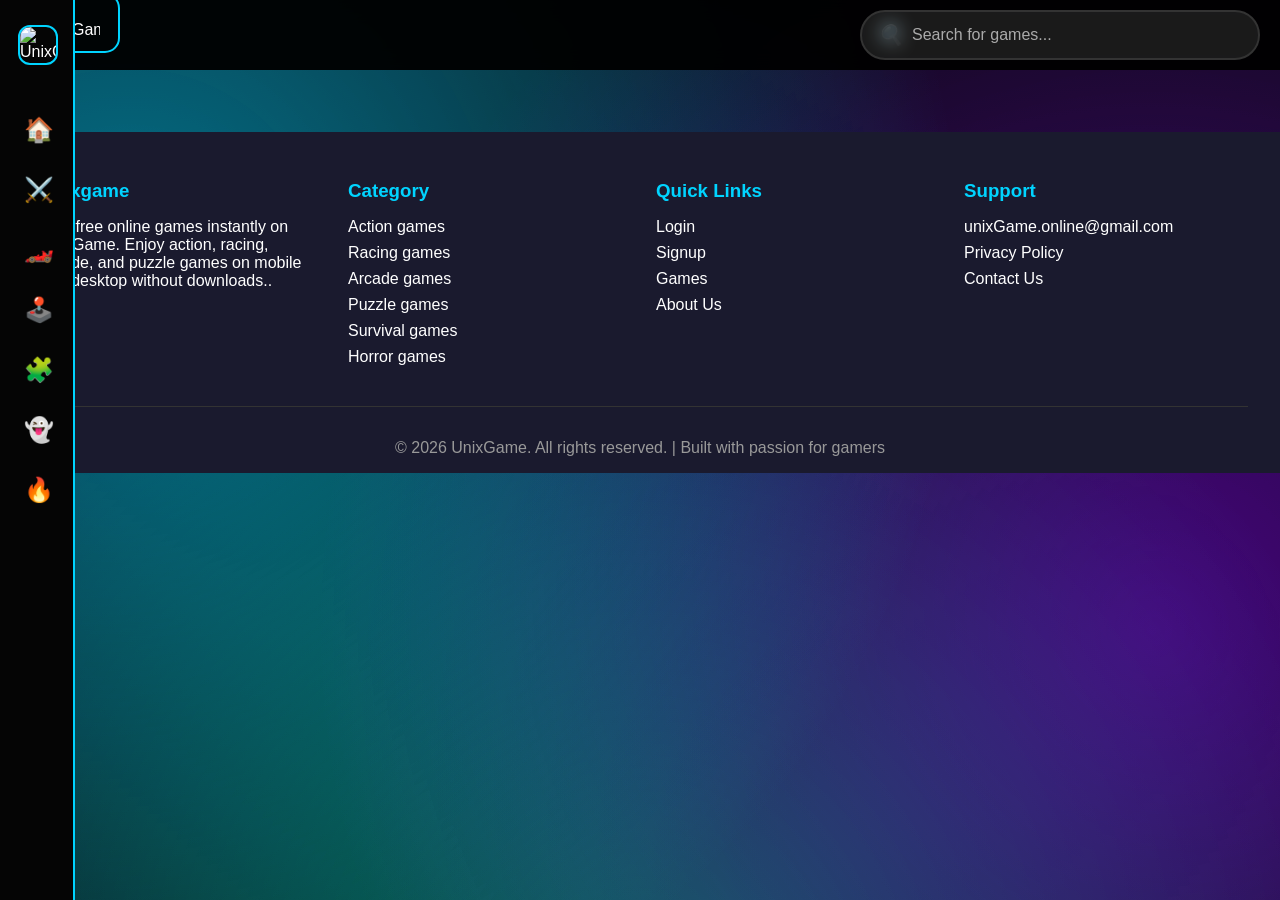
==== commit 24801396: "Update index.html" ====
--- a/index.html
+++ b/index.html
@@ -3,7 +3,49 @@
 <head>
     <meta charset="UTF-8">
     <meta name="viewport" content="width=device-width, initial-scale=1.0">
-    <title>Unixgame</title>
+    <title>UnixGame - Play Free Online Games</title>
+    <!-- SEO -->
+<meta property="og:site_name" content="UnixGame">
+<meta name="description" content="Play the best free online games on UnixGame. Enjoy racing, action, puzzle, and arcade games instantly—no download, mobile & desktop supported.">
+
+<meta name="keywords" content="free online games, play games online, browser games, racing games, action games, puzzle games, arcade games, UnixGame">
+
+<!-- Favicon -->
+<link rel="icon" href="/favicon.png" type="image/png">
+
+<!-- Open Graph (for WhatsApp, Facebook preview) -->
+<meta property="og:title" content="UnixGame - Play Free Online Games">
+<meta property="og:description" content="Play the best free online games instantly. No download needed.">
+<meta property="og:image" content="https://unixgame.online/favicon.png">
+<meta property="og:type" content="website">
+
+<!-- Twitter -->
+<meta name="twitter:card" content="summary_large_image">
+
+<script type="application/ld+json">
+{
+  "@context": "https://schema.org",
+  "@type": "WebSite",
+  "name": "UnixGame",
+  "url": "https://unixgame.online",
+  "logo": "https://unixgame.online/google-logo.jpg"
+}
+</script>
+<meta name="google-site-verification" content="YOUR_CODE">
+
+
+<!-- Google tag (gtag.js)  for google analytics -->
+<script async src="https://www.googletagmanager.com/gtag/js?id=G-9ZVSKT828L"></script>
+<script>
+  window.dataLayer = window.dataLayer || [];
+  function gtag(){dataLayer.push(arguments);}
+  gtag('js', new Date());
+
+  gtag('config', 'G-9ZVSKT828L');
+</script>
+
+    
+
     <style>
         * {
             margin: 0;
@@ -56,7 +98,7 @@
             top: 0;
             left: 0;
             right: 0;
-            height: 80px;
+            height: 70px;
             background: rgba(0, 0, 0, 0.95);
             backdrop-filter: blur(10px);
             z-index: 1000;
@@ -228,17 +270,20 @@
             .games-grid {
                 grid-template-rows: repeat(3, 1fr);
                 grid-template-columns: repeat(auto-fit, minmax(200px, 1fr));
-                height: calc(100vh - 70px);
+                height: auto;
             }
         }
 
         @media (max-width: 480px) {
-            .games-grid {
-                grid-template-rows: repeat(40, 90px);            /* STILL 3 ROWS */
-                grid-template-columns: repeat(3,120px);        /* 1 column on mobile */
-                height: calc(100vh - 70px);
-            }
-        }
+    .games-grid {
+        grid-template-columns: repeat(3,120px);
+        grid-auto-rows: 90px;
+        grid-template-rows: none;
+        height: auto;
+        justify-content: center;
+    }
+}
+        
 
         /* Hide extra cards when searching */
         .game-card.hidden {
@@ -273,114 +318,203 @@
         .game-card:nth-child(8) { animation-delay: 0.8s; }
         .game-card:nth-child(9) { animation-delay: 0.9s; }
 
-        .left-bar{
+ /* Footer */
+        footer {
+            background: #1a1a2e;
+            color: white;
+            padding: 3rem 2rem 1rem;
+            margin-top: 2rem;
+        }
+
+        .footer-content {
+            max-width: 1200px;
+            margin: 0 auto;
+            display: grid;
+            grid-template-columns: repeat(auto-fit, minmax(250px, 1fr));
+            gap: 2rem;
+            margin-bottom: 2rem;
+        }
+
+        .footer-section h3 {
+            color: #00d4ff;
+            margin-bottom: 1rem;
+        }
+
+        .footer-section a {
+            color: #ccc;
+            text-decoration: none;
+            display: block;
+            margin-bottom: 0.5rem;
+            transition: color 0.3s ease;
+        }
+
+        .footer-section a:hover {
+            color: #00d4ff;
+        }
+
+        .footer-bottom {
+            text-align: center;
+            padding-top: 2rem;
+            border-top: 1px solid #333;
+            color: #999;
+        }
+        .footer-section a {
+     color:white;
+}
+footer{
+    transition:0.2s ease;
+}
+
+/* SIDEBAR */
+
+.left-sidebar{
     position:fixed;
     top:0;
     left:0;
-    width:60px;
-    height:100vh;
-    background:#06122a;
-    z-index:2000;
+    width:75px;
+    height:100%;
+    background:#050505;
+    border-right:2px solid #00d4ff;
+    transition:0.4s ease;
+    overflow:hidden;
+    z-index:5000;
+    padding-top:15px;
+}
+
+/* EXPAND ON HOVER */
+
+.left-sidebar:hover{
+    width:260px;
+}
+
+/* LOGO */
+
+.sidebar-logo{
     display:flex;
-    flex-direction:column;
     align-items:center;
-}
-
-.menu-arrow{
-    margin-top:15px;
+    gap:15px;
+    padding:10px 18px;
+    margin-bottom:25px;
+}
+
+.sidebar-logo img{
+    width:40px;
+    height:40px;
+    border-radius:12px;
+    border:2px solid #00d4ff;
+    flex-shrink:0;
+}
+
+.sidebar-logo span{
+    color:white;
+    font-size:22px;
+    font-weight:bold;
+    white-space:nowrap;
+    opacity:0;
+    transition:0.3s;
+}
+
+/* SHOW LOGO NAME ON HOVER */
+
+.left-sidebar:hover .sidebar-logo span{
+    opacity:1;
+}
+
+/* MENU LINKS */
+
+.left-sidebar a{
+    display:flex;
+    align-items:center;
+    gap:18px;
+    color:white;
+    text-decoration:none;
+    padding:16px 24px;
+    transition:0.3s;
+    white-space:nowrap;
+}
+
+/* ICON */
+
+.left-sidebar a i{
+    font-style:normal;
     font-size:24px;
-    color:white;
-    cursor:pointer;
-}
-
-.icons{
-    margin-top:30px;
-    display:flex;
-    flex-direction:column;
-    gap:18px;
-    font-size:22px;
-}
-
-.icons span{
-    color:white;
-    cursor:pointer;
-}
-
-/* SLIDE PANEL */
-.slide-menu{
-    position:absolute;
-    top:0;
-    left:60px;
-    width:260px;
-    height:100%;
-    background:rgba(20,20,30,0.95);
-    backdrop-filter:blur(10px);
-    padding:20px;
-    transform:translateX(-110%);
-    transition:0.3s ease;
-    border-radius:0 15px 15px 0;
-}
-
-/* OPEN STATE */
-.left-bar.open .slide-menu{
-    transform:translateX(0);
-}
-
-.slide-menu h3{
-    color:#9cff57;
-    margin-bottom:15px;
-}
-
-.slide-menu a{
-    display:block;
-    color:#cbd5e1;
-    text-decoration:none;
-    padding:10px;
-    border-radius:10px;
-    margin-bottom:5px;
-}
-
-.slide-menu a:hover{
-    background:#1479ff;
-    color:white;
+    min-width:25px;
+}
+
+/* TEXT */
+
+.left-sidebar a span{
+    opacity:0;
+    transition:0.3s;
+    font-size:17px;
+}
+
+/* SHOW TEXT ON HOVER */
+
+.left-sidebar:hover a span{
+    opacity:1;
+}
+
+/* HOVER EFFECT */
+
+.left-sidebar a:hover{
+    background:#081018;
+    color:#00d4ff;
+    box-shadow: inset 3px 0 0 #00d4ff;
 }
     </style>
 </head>
 <body>
-    <div class="left-bar" onmouseenter="openMenu()" onmouseleave="closeMenu()">
-
-    <div class="menu-arrow">☰</div>
-
-    <div class="icons">
-        <span>💚</span>
-        <span>🏷️</span>
-        <span>🎯</span>
-        <span>🧩</span>
-        <span>⚽</span>
-        <span>🚗</span>
-        <span>😂</span>
+
+<div class="left-sidebar">
+
+    <!-- LOGO -->
+    <div class="sidebar-logo">
+        <img src="favicon.png" alt="UnixGame">
+        <span>UnixGame</span>
     </div>
 
-    <!-- SLIDE MENU -->
-    <div class="slide-menu" id="slideMenu">
-        <h3>My Games</h3>
-
-        <a href="#">🏷️ Arcade</a>
-        <a href="#">🎯 .io</a>
-        <a href="#">⚔️ Action</a>
-        <a href="#">🧩 Puzzle</a>
-        <a href="#">⚽ Sports</a>
-        <a href="#">♟️ Strategy</a>
-        <a href="#">🚗 Car</a>
-        <a href="#">😂 Funny</a>
-    </div>
+    <!-- MENU ITEMS -->
+    <a href="index.html">
+        <i>🏠</i>
+        <span>Home</span>
+    </a>
+
+    <a href="action.html">
+        <i>⚔️</i>
+        <span>Action Games</span>
+    </a>
+
+    <a href="racing.html">
+        <i>🏎️</i>
+        <span>Racing Games</span>
+    </a>
+
+    <a href="arcade.html">
+        <i>🕹️</i>
+        <span>Arcade Games</span>
+    </a>
+
+    <a href="puzzle.html">
+        <i>🧩</i>
+        <span>Puzzle Games</span>
+    </a>
+
+    <a href="horror.html">
+        <i>👻</i>
+        <span>Horror Games</span>
+    </a>
+
+    <a href="survival.html">
+        <i>🔥</i>
+        <span>Survival Games</span>
+    </a>
 
 </div>
+
     <!-- Header -->
     <header class="header">
-        <a href="index.html">
-            <img src="favicon.png" class="logo">
-        </a>
+        <img src="favicon.png" class="logo sidebar-logo" onclick="toggleSidebar()" alt="UnixGame Menu">
         <div class="search-box">
             <i class="search-icon">🔍</i>
             <input type="text" class="search-input" placeholder="Search for games...">
@@ -389,727 +523,92 @@
 
     <!-- Main Content -->
     <main class="main-content">
-        <div class="games-grid">
-
+    <div class="games-grid" id="gamesGrid"></div>
+</main>
+
+
+        
+
+ <!-- Footer -->
+    <footer>
+        <div class="footer-content">
+            <div class="footer-section">
+                <h3>Unixgame</h3>
+                <p>Play free online games instantly on UnixGame. Enjoy action, racing, arcade, and puzzle games on mobile and desktop without downloads..</p>
             
-<!-0->      <a href="madkid/hot-wheels-race-off/" class="game-card">
-                <img src="madkid/hot-wheels-race-off/I[12].png" alt="Hot Wheels: Race Off" class="game-image">
+              
+            </div>
+            <div class="footer-section">
+                <h3>Category</h3>
+                <a href="action.html">Action games</a>
+                <a href="racing.html">Racing games</a>
+                <a href="arcade.html">Arcade games</a>
+                <a href="puzzle.html">Puzzle games</a>
+                <a href="survival.html">Survival games</a>
+                <a href="horror.html">Horror games</a>
+            </div>
+            <div class="footer-section">
+                <h3>Quick Links</h3>
+                <a href="login.html">Login</a>
+                <a href="signup.html">Signup</a>
+                <a href="index.html">Games</a>
+                <a href="about.html">About Us</a>
+            </div>
+            <div class="footer-section">
+                <h3>Support</h3>
+<!--------------<a href="support.html">Help Center</a>----------------------------------------------------------------------------------->
+                <a href="mailto:support@unixgame.online">unixGame.online@gmail.com</a>
+                <a href="privacy.html">Privacy Policy</a>
+                <a href="contact.html">Contact Us</a>
+            </div>
+        </div>
+        <div class="footer-bottom">
+            <p>&copy; 2026 UnixGame. All rights reserved. | Built with passion for gamers</p>
+        </div>
+    </footer>
+
+ 
+<script src="/assets/games.js"></script>
+
+<script>
+const gamesGrid = document.getElementById("gamesGrid");
+const searchInput = document.querySelector(".search-input");
+
+function showGames(list) {
+    gamesGrid.innerHTML = "";
+
+    list.forEach(game => {
+        gamesGrid.innerHTML += `
+            <a href="${game.page}" class="game-card">
+                <img src="${game.image}" alt="${game.title}" class="game-image" loading="lazy">
                 <div class="game-overlay">
-                    <div class="game-title">Hot Wheels: Race Off</div>
+                    <div class="game-title">${game.title}</div>
                 </div>
             </a>
-
-<!-1->     <a href="gamemonitize/mini-golf-3d/" class="game-card">
-                <img src="gamemonitize/mini-golf-3d/mini-golf-3d.jpg" alt="Mini Golf 3D" class="game-image">
-                <div class="game-overlay">
-                    <div class="game-title">Mini Golf 3D</div>
-                </div>
-            </a>
-
-<!-2->       <a href="gamemonitize/parking-master-license-exam/" class="game-card">
-                <img src="gamemonitize/parking-master-license-exam/I[2].png" alt="Parking Master: License Exam" class="game-image">
-                <div class="game-overlay">
-                    <div class="game-title">Parking Master: License Exam</div>
-                </div>
-            </a>
-
-<!-3->     <a href="gamemonitize/stick-arena-stickmen/" class="game-card">
-                <img src="gamemonitize/stick-arena-stickmen/I[3].png" alt="Stick Arena: Stickmen" class="game-image">
-                <div class="game-overlay">
-                    <div class="game-title">Stick Arena: Stickmen</div>
-                </div>
-            </a>
-
-<!-4->     <a href="gamemonitize/car parkour challenge/" class="game-card">
-                <img src="gamemonitize/car parkour challenge/I[4].png" alt="Car Parkour Challenge" class="game-image">
-                <div class="game-overlay">
-                    <div class="game-title">Car Parkour Challenge</div>
-                </div>
-            </a>                    
-
-<!-5->     <a href="gamemonitize/car-climb-mountain/" class="game-card">
-                <img src="gamemonitize/car-climb-mountain/I[5].png" alt="Car Climb Mountain" class="game-image">
-                <div class="game-overlay">
-                    <div class="game-title">Car Climb Mountain</div>
-                </div>
-            </a>
-
-
-<!-6->     <a href="gamemonitize/tall-man-run-3d/" class="game-card">
-                <img src="gamemonitize/tall-man-run-3d/I[6].png" alt="Tall Man Run 3D" class="game-image">
-                <div class="game-overlay">
-                    <div class="game-title">Tall Man Run 3D</div>
-                </div>
-            </a>
-
-<!-7->     <a href="gamemonitize/speed-car-race-madness/" class="game-card">
-                <img src="gamemonitize/speed-car-race-madness/I[7].png" alt="Speed Car Race Madness" class="game-image">
-                <div class="game-overlay">
-                    <div class="game-title">Speed Car Race Madness</div>
-                </div>
-            </a>
-<!-8->     <a href="gamemonitize/the-zombie-house/" class="game-card">
-                <img src="gamemonitize/the-zombie-house/I[8].png" alt="The Zombie House" class="game-image">
-                <div class="game-overlay">
-                    <div class="game-title">The Zombie House</div>
-                </div>
-            </a>           
-<!-9->     <a href="gamemonitize/stick-war-saga/" class="game-card">
-                <img src="gamemonitize/stick-war-saga/stick-war-saga.jpg" alt="Stick War Saga" class="game-image">
-                <div class="game-overlay">
-                    <div class="game-title">Stick War Saga</div>
-                </div>
-            </a>           
-<!-10->     <a href="gamemonitize/epic-runner-parkour/" class="game-card">
-                <img src="gamemonitize/epic-runner-parkour/I[10].png" alt="Epic Runner Parkour" class="game-image">
-                <div class="game-overlay">
-                    <div class="game-title">Epic Runner Parkour</div>
-                </div>
-            </a>    
-<!-11->     <a href="gamemonitize/water-ball-sorting-puzzle/" class="game-card">
-                <img src="gamemonitize/water-ball-sorting-puzzle/I[11].png" alt="Water Ball Sorting Puzzle" class="game-image">
-                <div class="game-overlay">
-                    <div class="game-title">Water Ball Sorting Puzzle</div>
-                </div>
-            </a>        
-<!-12->     <a href="gamemonitize/knife-madness/" class="game-card">
-                <img src="gamemonitize/knife-madness/I[12].png" alt="Knife Madness" class="game-image">
-                <div class="game-overlay">
-                    <div class="game-title">Knife Madness</div>
-                </div>
-            </a>
-<!-13->     <a href="gamemonitize/mermaid-rescue/" class="game-card">
-                <img src="gamemonitize/mermaid-rescue/I[13].png" alt="Mermaid Rescue" class="game-image">
-                <div class="game-overlay">
-                    <div class="game-title">Mermaid Rescue</div>
-                </div>
-            </a>            
-<!-14->     <a href="gamemonitize/missile-escape-master/" class="game-card">
-                <img src="gamemonitize/missile-escape-master/I[14].png" alt="Missile Escape Master" class="game-image">
-                <div class="game-overlay">
-                    <div class="game-title">Missile Escape Master</div>
-                </div>
-            </a>  
-<!-15->     <a href="gamemonitize/stickman-prison-warriors/" class="game-card">
-                <img src="gamemonitize/stickman-prison-warriors/I[15].png" alt="Stickman Prison Warriors" class="game-image">
-                <div class="game-overlay">
-                    <div class="game-title">Stickman Prison Warriors</div>
-                </div>
-            </a>  
- <!-16->     <a href="gamemonitize/subway-winter-vacation/" class="game-card">
-                <img src="gamemonitize/subway-winter-vacation/I[16].png" alt="Subway Winter Vacation" class="game-image">
-                <div class="game-overlay">
-                    <div class="game-title">Subway Winter Vacation</div>
-                </div>
-            </a>
-  <!-17->     <a href="gamemonitize/drop-stack-ball-game/" class="game-card">
-                <img src="gamemonitize/drop-stack-ball-game/I[17].png" alt="Drop Stack Ball Game" class="game-image">
-                <div class="game-overlay">
-                    <div class="game-title">Drop Stack Ball Game</div>
-                </div>
-            </a>
-  
-  <!-18->     <a href="gamemonitize/uno-party-card/" class="game-card">
-                <img src="gamemonitize/uno-party-card/I[18].png" alt="Uno Party Card" class="game-image">
-                <div class="game-overlay">
-                    <div class="game-title">Uno Party Card</div>
-                </div>
-            </a>
-  <!-19->     <a href="gamemonitize/vector-parkour/" class="game-card">
-                <img src="gamemonitize/vector-parkour/I[19].png" alt="Vector Parkour" class="game-image">
-                <div class="game-overlay">
-                    <div class="game-title">Vector Parkour</div>
-                </div>
-            </a>  
-  <!-20->     <a href="gamemonitize/temple-run-frozen-shadows/" class="game-card">
-                <img src="gamemonitize/temple-run-frozen-shadows/I[20].png" alt="Temple Run Frozen Shadows" class="game-image">
-                <div class="game-overlay">
-                    <div class="game-title">Temple Run Frozen Shadows</div>
-                </div>
-            </a>  
-  <!-21->     <a href="Kiz10/G001/" class="game-card">
-                <img src="Kiz10/G001/I[1].png" alt="Monster Truck Assault" class="game-image">
-                <div class="game-overlay">
-                    <div class="game-title">Monster Truck Assault</div>
-                </div>
-            </a> 
-  <!-22->     <a href="gamemonitize/battle-cars-monster-hunter/" class="game-card">
-                <img src="gamemonitize/battle-cars-monster-hunter/I[21].png" alt="Battle Cars: Monster Hunter" class="game-image">
-                <div class="game-overlay">
-                    <div class="game-title">Battle Cars: Monster Hunter</div>
-                </div>
-            </a>
-   <!-23->     <a href="GP/G001/" class="game-card">
-                <img src="GP/G001/I[1].png" alt="MR RACER - Car Racing" class="game-image">
-                <div class="game-overlay">
-                    <div class="game-title">MR RACER - Car Racing</div>
-                </div>
-            </a>
-   <!-24->     <a href="gamemonitize/nut-bolt-screw-puzzle-game" class="game-card">
-                <img src="gamemonitize/nut-bolt-screw-puzzle-game/I[22].png" alt="Nut Bolt Screw Puzzle" class="game-image">
-                <div class="game-overlay">
-                    <div class="game-title">Nut Bolt Screw Puzzle</div>
-                </div>
-            </a> 
-    <!-25->     <a href="gamemonitize/block-blast-puzzle/" class="game-card">
-                <img src="gamemonitize/block-blast-puzzle//I[23].png" alt="Block Blast Puzzle" class="game-image">
-                <div class="game-overlay">
-                    <div class="game-title">Block Blast Puzzle</div>
-                </div>
-            </a>
-    <!-26->     <a href="gamemonitize/longdog/" class="game-card">
-                <img src="gamemonitize/longdog/I[24].png" alt="LongDog" class="game-image">
-                <div class="game-overlay">
-                    <div class="game-title">LongDog</div>
-                </div>
-            </a>
-    <!-27->     <a href="gamemonitize/connectors/" class="game-card">
-                <img src="gamemonitize/connectors/I[25].png" alt="Connectors" class="game-image">
-                <div class="game-overlay">
-                    <div class="game-title">Connectors</div>
-                </div>
-            </a>
-    <!-28->     <a href="gamemonitize/word-search-universe 2/" class="game-card">
-                <img src="gamemonitize/word-search-universe 2/I[26].png" alt="Word Search Universe 2" class="game-image">
-                <div class="game-overlay">
-                    <div class="game-title">Word Search Universe 2</div>
-                </div>
-            </a>
-    <!-29->     <a href="gamemonitize/happy-bucket-challenge/" class="game-card">
-                <img src="gamemonitize/happy-bucket-challenge/I[27].png" alt="Happy Bucket Challenge" class="game-image">
-                <div class="game-overlay">
-                    <div class="game-title">Happy Bucket Challenge</div>
-                </div>
-            </a>
-    <!-30->     <a href="Kiz10/sunset-bike-racing/" class="game-card">
-                <img src="Kiz10/sunset-bike-racing/sunset-bike-racing.jpg" alt="Sunset Bike Racing" class="game-image">
-                <div class="game-overlay">
-                    <div class="game-title">Sunset Bike Racing</div>
-                </div>
-            </a>
-    <!-31->     <a href="madkid/grow-empire-rome/" class="game-card">
-                <img src="madkid/grow-empire-rome/I[4].png" alt="Grow Empire: Rome" class="game-image">
-                <div class="game-overlay">
-                    <div class="game-title">Grow Empire: Rome</div>
-                </div>
-            </a>
-    <!-32->     <a href="gamemonitize/tron-pieces/" class="game-card">
-                <img src="gamemonitize/tron-pieces/I[28].png" alt="Torn Pieces" class="game-image">
-                <div class="game-overlay">
-                    <div class="game-title">Torn Pieces</div>
-                </div>
-            </a>
-    <!-33->     <a href="madkid/ultimate-car-driving-simulator/" class="game-card">
-                <img src="madkid/ultimate-car-driving-simulator/I[1].png" alt="Ultimate Car Driving Simulator" class="game-image">
-                <div class="game-overlay">
-                    <div class="game-title">Ultimate Car Driving Simulator</div>
-                </div>
-            </a>
-    <!-34->     <a href="madkid/stickman-world-battle/" class="game-card">
-                <img src="madkid/stickman-world-battle/I[2].png" alt="Stickman World Battle" class="game-image">
-                <div class="game-overlay">
-                    <div class="game-title">Stickman World Battle"</div>
-                </div>
-            </a>
-    <!-35->     <a href="madkid/traffic-rider/" class="game-card">
-                <img src="madkid/traffic-rider/I[3].png" alt="Traffic Rider" class="game-image">
-                <div class="game-overlay">
-                    <div class="game-title">Traffic Rider</div>
-                </div>
-            </a>
-    <!-36->     <a href="madkid/offroad-outlaws/" class="game-card">
-                <img src="madkid/offroad-outlaws/I[5].png" alt="Offroad Outlaws" class="game-image">
-                <div class="game-overlay">
-                    <div class="game-title">Offroad Outlaws</div>
-                </div>
-            </a>
-    <!-37->     <a href="madkid/army-battle-simulator/" class="game-card">
-                <img src="madkid/army-battle-simulator/I[6].png" alt="Army Battle Simulator" class="game-image">
-                <div class="game-overlay">
-                    <div class="game-title">Army Battle Simulator</div>
-                </div>
-            </a>
-    <!-38->     <a href="madkid/hill-climb-racing-2-adventure-game/" class="game-card">
-                <img src="madkid/hill-climb-racing-2-adventure-game/I[7].png" alt="Hill Climb Racing 2: Adventure Game" class="game-image">
-                <div class="game-overlay">
-                    <div class="game-title">Hill Climb Racing 2: Adventure Game</div>
-                </div>
-            </a>
-    <!-39->     <a href="madkid/pepi-house-happy-family/" class="game-card">
-                <img src="madkid/pepi-house-happy-family/I[8].png" alt="Pepi House: Happy Family" class="game-image">
-                <div class="game-overlay">
-                    <div class="game-title">Pepi House: Happy Family</div>
-                </div>
-            </a>
-    <!-40->     <a href="madkid/world-cricket-championship-lte/" class="game-card">
-                <img src="madkid/world-cricket-championship-lte/I[9].png" alt="World Cricket Championship Lte" class="game-image">
-                <div class="game-overlay">
-                    <div class="game-title">World Cricket Championship Lte</div>
-                </div>
-            </a>
-    <!-41->     <a href="madkid/stickman-destruction-3-heroes-ragdoll-game/" class="game-card">
-                <img src="madkid/stickman-destruction-3-heroes-ragdoll-game/I[10].png" alt="Stickman Destruction 3 Heroes: Ragdoll" class="game-image">
-                <div class="game-overlay">
-                    <div class="game-title">Stickman Destruction 3 Heroes: Ragdoll</div>
-                </div>
-            </a>
-    <!-42->     <a href="madkid/epic-battle-simulator-2/" class="game-card">
-                <img src="madkid/epic-battle-simulator-2/I[11].png" alt="Epic Battle Simulator 2" class="game-image">
-                <div class="game-overlay">
-                    <div class="game-title">Epic Battle Simulator 2</div>
-                </div>
-            </a>
-    <!-43->     <a href="tictactoe.html" class="game-card">
-                <img src="Screenshot 2026-02-15 152715.png" alt="Tic Tac Toe" class="game-image">
-                <div class="game-overlay">
-                    <div class="game-title">Tic Tac Toe</div>
-                </div>
-            </a>
-    <!-44->     <a href="Kiz10/subway-surfers-online/" class="game-card">
-                <img src="Kiz10/subway-surfers-online/I[4].png" alt="Subway Surfers Online" class="game-image">
-                <div class="game-overlay">
-                    <div class="game-title">Subway Surfers Online</div>
-                </div>
-            </a>
-    <!-45->     <a href="Kiz10/fury-tanks/" class="game-card">
-                <img src="Kiz10/fury-tanks/I[5].png" alt="Fury Tanks" class="game-image">
-                <div class="game-overlay">
-                    <div class="game-title">Fury Tanks</div>
-                </div>
-            </a>
-    <!-46->     <a href="Playgama/bubble-pop-legend/" class="game-card">
-                <img src="Playgama/bubble-pop-legend/I[1].png" alt="Bubble pop Legend" class="game-image">
-                <div class="game-overlay">
-                    <div class="game-title">Bubble pop Legend</div>
-                </div>
-            </a>
-    <!-47->     <a href="Playgama/jumping-bottle-3d/" class="game-card">
-                <img src="Playgama/jumping-bottle-3d/I[2].png" alt="Jumping Bottle 3D" class="game-image">
-                <div class="game-overlay">
-                    <div class="game-title">Jumping Bottle 3D</div>
-                </div>
-            </a>
-    <!-48->     <a href="Playgama/tile-valley/" class="game-card">
-                <img src="Playgama/tile-valley/I[3].png" alt="Tile Valley" class="game-image">
-                <div class="game-overlay">
-                    <div class="game-title">Tile Valley</div>
-                </div>
-            </a>
-    <!-49->     <a href="Playgama/snake-2077/" class="game-card">
-                <img src="Playgama/snake-2077/I[4].png" alt="Snake 2077: Glitch War" class="game-image">
-                <div class="game-overlay">
-                    <div class="game-title">Snake 2077: Glitch War</div>
-                </div>
-            </a>
-    <!-50->     <a href="madkid/gta-car-stunt-mega-ramp/" class="game-card">
-                <img src="madkid/gta-car-stunt-mega-ramp/I[12].png" alt="GTA Car Stunt: Mega Ramp" class="game-image">
-                <div class="game-overlay">
-                    <div class="game-title">GTA Car Stunt: Mega Ramp</div>
-                </div>
-            </a>
-    <!-51->     <a href="Kiz10/dont-fall-online/" class="game-card">
-                <img src="Kiz10/dont-fall-online/I[6].png" alt="Don't Fall! Online - Casual Game" class="game-image">
-                <div class="game-overlay">
-                    <div class="game-title">Don't Fall! Online - Casual Game</div>
-                </div>
-            </a>
-    <!-52->     <a href="madkid/survivor-io/" class="game-card">
-                <img src="madkid/survivor-io/I[13].png" alt="Survivor.io" class="game-image">
-                <div class="game-overlay">
-                    <div class="game-title">Survivor.io</div>
-                </div>
-            </a>
-    <!-53->     <a href="Playgama/snake-2048/" class="game-card">
-                <img src="Playgama/snake-2048/I[5].png" alt="Snake 2048" class="game-image">
-                <div class="game-overlay">
-                    <div class="game-title">Snake 2048</div>
-                </div>
-            </a>
-    <!-54->     <a href="madkid/open-world-rpg-bald-knight/" class="game-card">
-                <img src="madkid/open-world-rpg-bald-knight/I[14].png" alt="Open World RPG: Bald Knight" class="game-image">
-                <div class="game-overlay">
-                    <div class="game-title">Open World RPG: Bald Knight</div>
-                </div>
-            </a>
-    <!-55->     <a href="madkid/dune-tiny-wings/" class="game-card">
-                <img src="madkid/dune-tiny-wings/I[15].png" alt="Dune Tiny Wings" class="game-image">
-                <div class="game-overlay">
-                    <div class="game-title">Dune Tiny Wings</div>
-                </div>
-            </a>
-    <!-56->     <a href="madkid/color-bump-3d-asmr-ball-game/" class="game-card">
-                <img src="madkid/color-bump-3d-asmr-ball-game/I[16].png" alt="Color Bump 3D: ASMR Ball Game" class="game-image">
-                <div class="game-overlay">
-                    <div class="game-title">Color Bump 3D: ASMR Ball Game</div>
-                </div>
-            </a>
-    <!-57->     <a href="madkid/construction-city-2/" class="game-card">
-                <img src="madkid/construction-city-2/I[17].png" alt="Construction City 2" class="game-image">
-                <div class="game-overlay">
-                    <div class="game-title">Construction City 2</div>
-                </div>
-            </a>
-    <!-58->     <a href="madkid/stickman-racer-survival-zombie/" class="game-card">
-                <img src="madkid/stickman-racer-survival-zombie/I[18].png" alt="Stickman Racer: Survival Zombie" class="game-image">
-                <div class="game-overlay">
-                    <div class="game-title">Stickman Racer: Survival Zombie</div>
-                </div>
-            </a>
-    <!-59->     <a href="Html5game/archery-world-tour/" class="game-card">
-                <img src="Html5game/archery-world-tour/I[1].png" alt="Archery World Toure" class="game-image">
-                <div class="game-overlay">
-                    <div class="game-title">Archery World Toure</div>
-                </div>
-            </a>
-    <!-60->     <a href="Playgama/hazmob-fps-online-shooter/" class="game-card">
-                <img src="Playgama/hazmob-fps-online-shooter/I[7].png" alt="Hazmob FPS: Online Shooter" class="game-image">
-                <div class="game-overlay">
-                    <div class="game-title">Hazmob FPS: Online Shooter</div>
-                </div>
-            </a>
-    <!-61->     <a href="Playgama/rise-of-the-dead/" class="game-card">
-                <img src="Playgama/rise-of-the-dead/I[8].png" alt="Rise of the dead" class="game-image">
-                <div class="game-overlay">
-                    <div class="game-title">Rise of the dead</div>
-                </div>
-            </a>
-    <!-62->     <a href="Playgama/basketball-stars/" class="game-card">
-                <img src="Playgama/basketball-stars/I[9].png" alt="Basketball Stars" class="game-image">
-                <div class="game-overlay">
-                    <div class="game-title">Basketball Stars</div>
-                </div>
-            </a>
-    <!-63->     <a href="Playgama/deadly-descent/" class="game-card">
-                <img src="Playgama/deadly-descent/I[10].png" alt="Deadly Descent" class="game-image">
-                <div class="game-overlay">
-                    <div class="game-title">Deadly Descent</div>
-                </div>
-            </a>
-    <!-64->     <a href="madkid/race-max-ultimate-racing-game/" class="game-card">
-                <img src="madkid/race-max-ultimate-racing-game/I[19].png" alt="Race Max: Ultimate Racing Game" class="game-image">
-                <div class="game-overlay">
-                    <div class="game-title">Race Max: Ultimate Racing Game</div>
-                </div>
-            </a>
-    <!-65->     <a href="gamemonitize/crazy-sea-battle/" class="game-card">
-                <img src="gamemonitize/crazy-sea-battle/crazy-sea-battle.png" alt="Crazy Sea Battle" class="game-image">
-                <div class="game-overlay">
-                    <div class="game-title">Crazy Sea Battle</div>
-                </div>
-            </a>
-    <!-66->     <a href="Kiz10/mega-ramp-car/" class="game-card">
-                <img src="Kiz10/mega-ramp-car/mega-ramp-car.png" alt="Mega Ramp Car - Car Game" class="game-image">
-                <div class="game-overlay">
-                    <div class="game-title">Mega Ramp Car - Car Game</div>
-                </div>
-            </a>
-    <!-67->     <a href="Kiz10/stickman-archer-the-wizard-hero/" class="game-card">
-                <img src="Kiz10/stickman-archer-the-wizard-hero/stickman-archer-the-wizard-hero.png" alt="Stickman Archer: The Wizard Hero - Archery Game" class="game-image">
-                <div class="game-overlay">
-                    <div class="game-title">Stickman Archer: The Wizard Hero </div>
-                </div>
-            </a>
-    <!-68->     <a href="Kiz10/pacific-dogfight/" class="game-card">
-                <img src="Kiz10/pacific-dogfight/pacific-dogfight.png" alt="Pacific Dogfight " class="game-image">
-                <div class="game-overlay">
-                    <div class="game-title">Pacific Dogfight </div>
-                </div>
-            </a>
-    <!-69->     <a href="Playgama/zombie-derby/" class="game-card">
-                <img src="Playgama/zombie-derby/zombie-derby.png" alt="Zombie Derby" class="game-image">
-                <div class="game-overlay">
-                    <div class="game-title">Zombie Derby</div>
-                </div>
-            </a>
-    <!-70->     <a href="Playgama/pirates-merge-war-path/" class="game-card">
-                <img src="Playgama/pirates-merge-war-path/pirates-merge-war-path.png" alt="Pirates Merge: War Path" class="game-image">
-                <div class="game-overlay">
-                    <div class="game-title">Pirates Merge: War Path</div>
-                </div>
-            </a>
-    <!-71->     <a href="Playgama/car-crush-realistic-destruction/" class="game-card">
-                <img src="Playgama/car-crush-realistic-destruction/car-crush-realistic-destruction.png" alt="Car Crush: Realistic Destruction" class="game-image">
-                <div class="game-overlay">
-                    <div class="game-title">Car Crush: Realistic Destruction</div>
-                </div>
-            </a>
-    <!-72->     <a href="Playgama/sort-the-colored-hexagons/" class="game-card">
-                <img src="Playgama/sort-the-colored-hexagons/sort-the-colored-hexagons.png" alt="Sort The Colored Hexagons" class="game-image">
-                <div class="game-overlay">
-                    <div class="game-title">Sort The Colored Hexagons</div>
-                </div>
-            </a>
-    <!-73->     <a href="Playgama/gangster-island-crime-city/" class="game-card">
-                <img src="Playgama/gangster-island-crime-city/gangster-island-crime-city.png" alt="Gangsta Island: Crime City" class="game-image">
-                <div class="game-overlay">
-                    <div class="game-title">Gangsta Island: Crime City</div>
-                </div>
-            </a>
-    <!-74->     <a href="Playgama/good-sort-master/" class="game-card">
-                <img src="Playgama/good-sort-master/good-sort-master.png" alt="Good Sort Master: Triple Match" class="game-image">
-                <div class="game-overlay">
-                    <div class="game-title">Good Sort Master: Triple Match</div>
-                </div>
-            </a>
-    <!-75->     <a href="Playgama/ragdoll-crashtest-throw-and-break/" class="game-card">
-                <img src="Playgama/ragdoll-crashtest-throw-and-break/ragdoll-crashtest-throw-and-break.png" alt="Ragdoll Crash-Test" class="game-image">
-                <div class="game-overlay">
-                    <div class="game-title">Ragdoll Crash-Test</div>
-                </div>
-            </a>
-    <!-76->     <a href="Playgama/rooftop-run/" class="game-card">
-                <img src="Playgama/rooftop-run/rooftop-run.png" alt="Rooftop Run" class="game-image">
-                <div class="game-overlay">
-                    <div class="game-title">Rooftop Run</div>
-                </div>
-            </a>
-    <!-77->     <a href="Playgama/burger-life/" class="game-card">
-                <img src="Playgama/burger-life/burger-life.png" alt="Burger Life" class="game-image">
-                <div class="game-overlay">
-                    <div class="game-title">Burger Life</div>
-                </div>
-            </a>
-    <!-78->     <a href="Playgama/geometry-arrow-2/" class="game-card">
-                <img src="Playgama/geometry-arrow-2/geometry-arrow-2.png" alt="Geometry Arrow 2" class="game-image">
-                <div class="game-overlay">
-                    <div class="game-title">Geometry Arrow 2</div>
-                </div>
-            </a>
-    <!-79->     <a href="Playgama/obby-climb-and-slide/" class="game-card">
-                <img src="Playgama/obby-climb-and-slide/obby-climb-and-slide.png" alt="Obby: Climb and Slide" class="game-image">
-                <div class="game-overlay">
-                    <div class="game-title">Obby: Climb and Slide</div>
-                </div>
-            </a>
-    <!-80->     <a href="Playgama/chicken-merge/" class="game-card">
-                <img src="Playgama/chicken-merge/chicken-merge.png" alt="Chicken Merge" class="game-image">
-                <div class="game-overlay">
-                    <div class="game-title">Chicken Merge</div>
-                </div>
-            </a>
-    <!-81->     <a href="madkid/offroad-jeep-4x4-car-driving-simulator/" class="game-card">
-                <img src="madkid/offroad-jeep-4x4-car-driving-simulator/offroad-jeep-4x4-car-driving-simulator.png" alt="Mad Truck Challenge 4x4 Racing" class="game-image">
-                <div class="game-overlay">
-                    <div class="game-title">Mad Truck Challenge 4x4 Racing</div>
-                </div>
-            </a>
-    <!-82->     <a href="madkid/dr-panda-town-tales/" class="game-card">
-                <img src="madkid/dr-panda-town-tales/dr-panda-town-tales.png" alt="Dr. Panda Town Tales" class="game-image">
-                <div class="game-overlay">
-                    <div class="game-title">Dr. Panda Town Tales</div>
-                </div>
-            </a>
-    <!-83->     <a href="madkid/my-town-car-repair-mechanic/" class="game-card">
-                <img src="madkid/my-town-car-repair-mechanic/my-town-car-repair-mechanic.png" alt="My Town: Car Repair - Mechanic" class="game-image">
-                <div class="game-overlay">
-                    <div class="game-title">My Town: Car Repair - Mechanic</div>
-                </div>
-            </a>
-    <!-84->     <a href="Playgama/Bubble Shooter: Tap & Pop/" class="game-card">
-                <img src="Playgama/Bubble Shooter: Tap & Pop/Bubble Shooter: Tap & Pop.png" alt="Bubble Shooter: Tap & Pop" class="game-image">
-                <div class="game-overlay">
-                    <div class="game-title">Bubble Shooter: Tap & Pop</div>
-                </div>
-            </a>
-    <!-85->     <a href="Playgama/weapon-upgrade/" class="game-card">
-                <img src="Playgama/weapon-upgrade/weapon-upgrade.png" alt="Weapon Upgrade" class="game-image">
-                <div class="game-overlay">
-                    <div class="game-title">Weapon Upgrade</div>
-                </div>
-            </a>
-    <!-86->     <a href="Playgama/piece-of-cake-merge--bake/"class="game-card">
-                <img src="Playgama/piece-of-cake-merge--bake/piece-of-cake-merge--bake.png" alt="Piece of Cake: Merge & Bake" class="game-image">
-                <div class="game-overlay">
-                    <div class="game-title">Piece of Cake: Merge & Bake</div>
-                </div>
-            </a>
-    <!-87->     <a href="madkid/rubik-s-cube-online-solver/" class="game-card">
-                <img src="madkid/rubik-s-cube-online-solver/rubik-s-cube-online-solver.png" alt="Rubik's Cube Online Solver" class="game-image">
-                <div class="game-overlay">
-                    <div class="game-title">Rubik's Cube Online Solver</div>
-                </div>
-            </a>
-    <!-88->     <a href="Playgama/hills-of-steel/" class="game-card">
-                <img src="Playgama/hills-of-steel/hills-of-steel.png" alt="Hills Of Steel" class="game-image">
-                <div class="game-overlay">
-                    <div class="game-title">Hills Of Steel</div>
-                </div>
-            </a>
-    <!-89->     <a href="Playgama/car-destruction-king/" class="game-card">
-                <img src="Playgama/car-destruction-king/car-destruction-king.png" alt="Car Destruction King" class="game-image">
-                <div class="game-overlay">
-                    <div class="game-title">Car Destruction King</div>
-                </div>
-            </a>
-    <!-90->     <a href="og/tower-building-game/" class="game-card">
-                <img src="og/tower-building-game/tower-building-game.png" alt="Tower Building Game" class="game-image">
-                <div class="game-overlay">
-                    <div class="game-title">Tower Building Game </div>
-                </div>
-            </a>
-    <!-91->     <a href="madkid/truck-simulator-usa-classic/" class="game-card">
-                <img src="madkid/truck-simulator-usa-classic/truck-simulator-usa-classic.png" alt="Truck Simulator USA : Classic" class="game-image">
-                <div class="game-overlay">
-                    <div class="game-title">Truck Simulator USA : Classic</div>
-                </div>
-            </a>
-    <!-92->     <a href="madkid/mmx-hill-dash/" class="game-card">
-                <img src="madkid/mmx-hill-dash/mmx-hill-dash.png" alt="MMX Hill Dash" class="game-image">
-                <div class="game-overlay">
-                    <div class="game-title">MMX Hill Dash</div>
-                </div>
-            </a>
-    <!-93->     <a href="Kiz10/candy-crush/" class="game-card">
-                <img src="Kiz10/candy-crush/candy-crush.png" alt="Candy Crush" class="game-image">
-                <div class="game-overlay">
-                    <div class="game-title">Candy Crush</div>
-                </div>
-            </a>
-    <!-94->     <a href="Kiz10/kick-the-buddy/" class="game-card">
-                <img src="Kiz10/kick-the-buddy/kick-the-buddy.png" alt="Kick the Buddy" class="game-image">
-                <div class="game-overlay">
-                    <div class="game-title">Kick the Buddy</div>
-                </div>
-            </a>
-    <!-95->     <a href="Kiz10/max-speed/" class="game-card">
-                <img src="Kiz10/max-speed/max-speed.jpg" alt="Max Speed" class="game-image">
-                <div class="game-overlay">
-                    <div class="game-title">Max Speed</div>
-                </div>
-            </a>
-    <!-96->     <a href="Kiz10/granny-original/" class="game-card">
-                <img src="Kiz10/granny-original/granny-original.jpg" alt="Granny Original" class="game-image">
-                <div class="game-overlay">
-                    <div class="game-title">Granny Original</div>
-                </div>
-            </a>
-    <!-97->     <a href="GP/body-drop-3d/" class="game-card">
-                <img src="GP/body-drop-3d/body-drop-3d.png" alt="Body Drop 3D" class="game-image">
-                <div class="game-overlay">
-                    <div class="game-title">Body Drop 3D</div>
-                </div>
-            </a>
-    <!-98->     <a href="GP/strike-galaxy-attack/" class="game-card">
-                <img src="GP/strike-galaxy-attack/strike-galaxy-attack.png" alt="Strike Galaxy Attack" class="game-image">
-                <div class="game-overlay">
-                    <div class="game-title">Strike Galaxy Attack</div>
-                </div>
-            </a>
-    <!-99->     <a href="GP/4-colors-multiplayer/" class="game-card">
-                <img src="GP/4-colors-multiplayer/4-colors-multiplayer.jpg" alt="4 Colors Multiplayer" class="game-image">
-                <div class="game-overlay">
-                    <div class="game-title">4 Colors Multiplayer</div>
-                </div>
-            </a>
-   <!-100->     <a href="Playgama/man-runner-2048/" class="game-card">
-                <img src="Playgama/man-runner-2048/man-runner-2048.png" alt="Man Runner 2048" class="game-image">
-                <div class="game-overlay">
-                    <div class="game-title">Man Runner 2048</div>
-                </div>
-            </a>
-    <!-101->     <a href="madkid/granny/" class="game-card">
-                <img src="madkid/granny/granny.jpg" alt="Granny8" class="game-image">
-                <div class="game-overlay">
-                    <div class="game-title">Granny</div>
-                </div>
-            </a>
-    <!-102->     <a href="Playgama/kingdom-defender-tower-defense/" class="game-card">
-                <img src="Playgama/kingdom-defender-tower-defense/kingdom-defender-tower-defense.jpg" alt="Kingdom Defender - Tower Defense" class="game-image">
-                <div class="game-overlay">
-                    <div class="game-title">Kingdom Defender - Tower Defense</div>
-                </div>
-            </a>
-    <!-103->     <a href="Playgama/moto-x3m/" class="game-card">
-                <img src="Playgama/moto-x3m/moto_x3m.jpg" alt="Moto X3M" class="game-image">
-                <div class="game-overlay">
-                    <div class="game-title">Moto X3M</div>
-                </div>
-            </a>
-    <!-104->     <a href="bestgames/happy-glass/" class="game-card">
-                <img src="bestgames/happy-glass/water-glass.jpg" alt=" Happy Glass" class="game-image">
-                <div class="game-overlay">
-                    <div class="game-title">Happy Glass</div>
-                </div>
-            </a>
-    <!-105->     <a href="bestgames/Rise-Up/" class="game-card">
-                <img src="bestgames/Rise-Up/Rise-Up.jpg" alt="Rise-Up" class="game-image">
-                <div class="game-overlay">
-                    <div class="game-title">Rise-Up</div>
-                </div>
-            </a>
-  <!-- <!-101->     <a href="donttry/try-not/index.html" class="game-card">
-                <img src="" alt="try not" class="game-image">
-                <div class="game-overlay">
-                    <div class="game-title">try not </div>
-                </div>
-            </a> -->
-   
-  
-
-        </div>
-    </main>
-
- <script>
-const searchInput = document.querySelector('.search-input');
-const gameCards = document.querySelectorAll('.game-card');
-const gamesGrid = document.querySelector('.games-grid');
-
-// Create "No Results" message
-const noResult = document.createElement("div");
-noResult.textContent = "No games found 😢";
-noResult.style.textAlign = "center";
-noResult.style.marginTop = "20px";
-noResult.style.fontSize = "18px";
-noResult.style.display = "none";
-document.querySelector(".main-content").appendChild(noResult);
-
-searchInput.addEventListener('input', () => {
+        `;
+    });
+}
+
+// Random order every reload
+const shuffledGames = [...games].sort(() => Math.random() - 0.5);
+
+showGames(shuffledGames);
+
+searchInput.addEventListener("input", () => {
+
     const searchTerm = searchInput.value.toLowerCase().trim();
-    let visibleCount = 0;
-
-    gameCards.forEach(card => {
-        const title = card.querySelector('.game-title').textContent.toLowerCase();
-
-        if (title.includes(searchTerm)) {
-            card.classList.remove("hidden");
-            visibleCount++;
-        } else {
-            card.classList.add("hidden");
-        }
-    });
-
-    // Show "No Results" message
-    if (visibleCount === 0) {
-        noResult.style.display = "block";
-    } else {
-        noResult.style.display = "none";
-    }
+
+    const filteredGames = shuffledGames.filter(game =>
+        game.title.toLowerCase().includes(searchTerm)
+    );
+
+    showGames(filteredGames);
 });
-
-// RANDOMIZE GAME ORDER
-function shuffleGames() {
-    const grid = document.querySelector('.games-grid');
-    const cards = Array.from(grid.children);
-
-    for (let i = cards.length - 1; i > 0; i--) {
-        const j = Math.floor(Math.random() * (i + 1));
-        [cards[i], cards[j]] = [cards[j], cards[i]];
-    }
-
-    cards.forEach(card => grid.appendChild(card));
-}
-
-// Run shuffle when page loads
-window.addEventListener("load", shuffleGames);
-
 </script>
 <script>
-function openMenu(){
-    document.querySelector(".left-bar").classList.add("open");
-}
-
-function closeMenu(){
-    document.querySelector(".left-bar").classList.remove("open");
+function toggleSidebar(){
+    document.getElementById("sidebar")
+    .classList.toggle("active");
 }
 </script>
 </body>
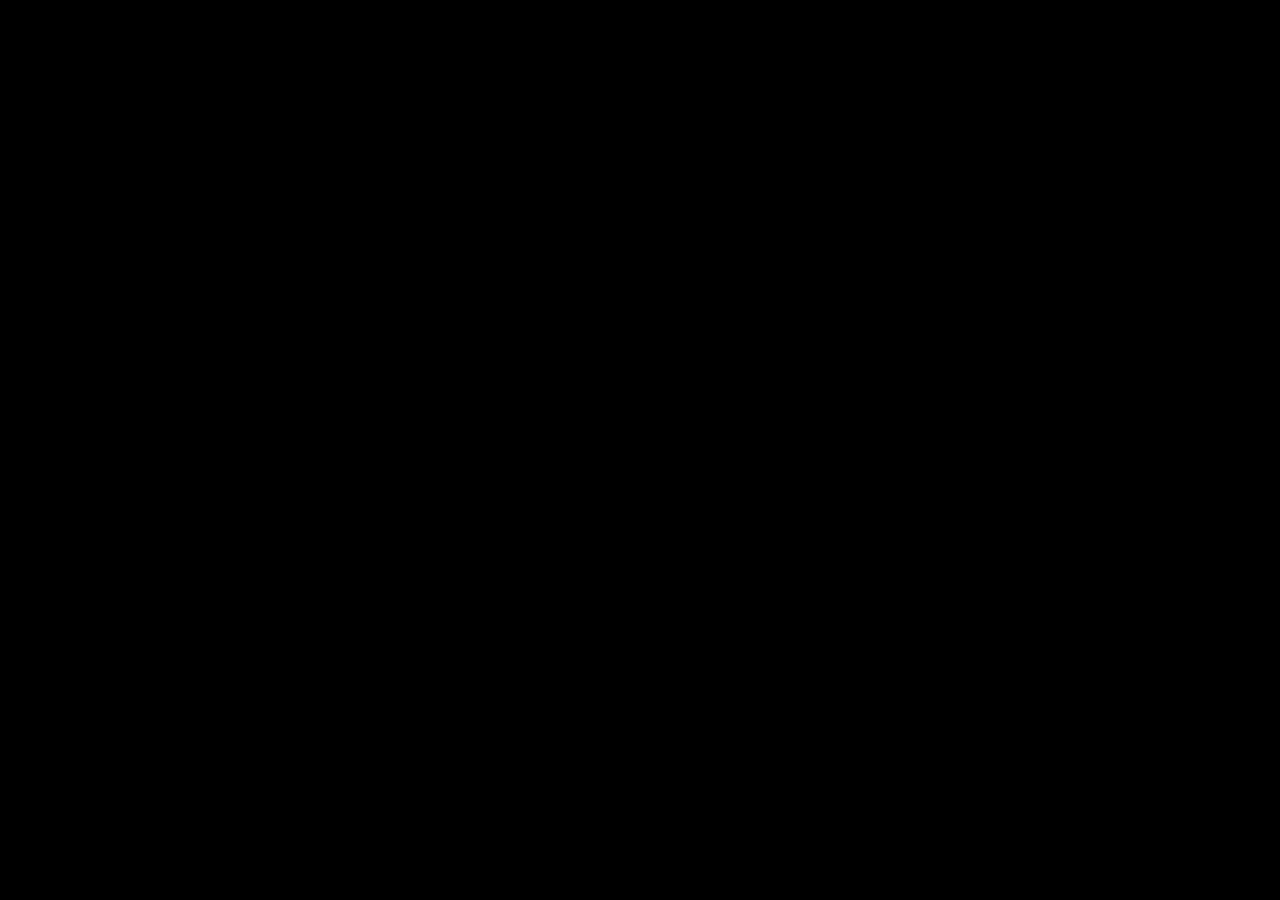
==== commit 7a6f86e4: "Add files via upload" ====
--- a/index.html
+++ b/index.html
@@ -1,615 +1,106 @@
 <!DOCTYPE html>
 <html lang="en">
-<head>
-    <meta charset="UTF-8">
-    <meta name="viewport" content="width=device-width, initial-scale=1.0">
-    <title>UnixGame - Play Free Online Games</title>
-    <!-- SEO -->
-<meta property="og:site_name" content="UnixGame">
-<meta name="description" content="Play the best free online games on UnixGame. Enjoy racing, action, puzzle, and arcade games instantly—no download, mobile & desktop supported.">
+    <head>
+        <meta http-equiv="X-UA-Compatible" content="IE=edge" />
+        <meta http-equiv="pragma" content="no-cache"/>
+        <meta name="apple-mobile-web-app-capable" content="yes" />
+        <meta name="viewport" content="width=device-width, initial-scale=1.0, maximum-scale=1.0, user-scalable=0" />
+        <meta name="apple-mobile-web-app-status-bar-style" content="black-translucent" />
+        <meta charset="utf-8"/>
 
-<meta name="keywords" content="free online games, play games online, browser games, racing games, action games, puzzle games, arcade games, UnixGame">
+        <title>Tiny Fishing</title>
 
-<!-- Favicon -->
-<link rel="icon" href="/favicon.png" type="image/png">
+        <!-- Stubs for CMG ad SDK functions (removed cmg-ads.js) -->
+        <script>
+            function dj_init() {}
+            function dj_add() {}
+            function dj_add1() {}
+            function dj_add3() {}
+            function dj_call() {}
+            function dj_call1() {}
+            function dj_call3() {}
+            function dj_exists() { return false; }
+            function dj_loading() {}
+            function dj_run() {}
+            function dj_var_def() {}
+            function dj_var_set() {}
+        </script>
 
-<!-- Open Graph (for WhatsApp, Facebook preview) -->
-<meta property="og:title" content="UnixGame - Play Free Online Games">
-<meta property="og:description" content="Play the best free online games instantly. No download needed.">
-<meta property="og:image" content="https://unixgame.online/favicon.png">
-<meta property="og:type" content="website">
+        <style>
+            body {
+              background: #000;
+              color: #cccccc;
+              margin: 0px;
+              padding: 0px;
+              border: 0px;
+              overflow: hidden;
+            }
+            canvas {
+              image-rendering: optimizeSpeed;
+              -webkit-interpolation-mode: nearest-neighbor;
+              -ms-touch-action: none;
+              margin: 0px;
+              padding: 0px;
+              border: 0px;
+            }
+            :-webkit-full-screen #canvas {
+              width: 100%;
+              height: 100%;
+            }
+            div.gm4html5_div_class {
+              margin: 0px;
+              padding: 0px;
+              border: 0px;
+            }
+            div.gm4html5_login {
+              padding: 20px;
+              position: absolute;
+              border: solid 2px #000000;
+              background-color: #404040;
+              color: #00ff00;
+              border-radius: 15px;
+              box-shadow: #101010 20px 20px 40px;
+            }
+            div.gm4html5_cancel_button {
+              float: right;
+            }
+            div.gm4html5_login_button {
+              float: left;
+            }
+            div.gm4html5_login_header {
+              text-align: center;
+            }
+            :-webkit-full-screen {
+              width: 100%;
+              height: 100%;
+            }
+        </style>
 
-<!-- Twitter -->
-<meta name="twitter:card" content="summary_large_image">
+        <img src="html5game/bgLoading.png" id="img_bgLoading" alt="" style="position:absolute; left:0; top:0; width:1px; height:1px; z-index:10;" />
+        <img src="html5game/pcLogoLoading.png" id="img_pcLogoLoading" alt="" style="position:absolute; left:0; top:0; width:1px; height:1px; z-index:10;" />
 
-<script type="application/ld+json">
-{
-  "@context": "https://schema.org",
-  "@type": "WebSite",
-  "name": "UnixGame",
-  "url": "https://unixgame.online",
-  "logo": "https://unixgame.online/google-logo.jpg"
-}
-</script>
-<meta name="google-site-verification" content="YOUR_CODE">
+        <div id="img_loadingbar" style="border-radius:25px; height:8px; width:450px; position:absolute; left:0; top:0; background-color:#EBB035; opacity:0.0; z-index:10;">
+            <div id="img_loadingbaroverlay" style="border-radius:25px; width:0%; height:100%; background-color:#FFFFFF;"></div>
+        </div>
 
+        <img src="html5game/bgLoading.png" id="img_cursorHandler" alt="" style="position:absolute; left:0; top:0; width:100%; height:100%; opacity:0.0;
+            user-drag: none;
+            -webkit-user-drag: none;
+            user-select: none;
+            -moz-user-select: none;
+            -webkit-user-select: none;
+            -ms-user-select: none;
+            z-index:20;" />
+    </head>
 
-<!-- Google tag (gtag.js)  for google analytics -->
-<script async src="https://www.googletagmanager.com/gtag/js?id=G-9ZVSKT828L"></script>
-<script>
-  window.dataLayer = window.dataLayer || [];
-  function gtag(){dataLayer.push(arguments);}
-  gtag('js', new Date());
+    <body>
+        <div class="gm4html5_div_class" id="gm4html5_div_id">
+            <canvas id="canvas" width="0" height="0" style="z-index:1">
+                <p>Your browser doesn't support HTML5 canvas.</p>
+            </canvas>
+        </div>
 
-  gtag('config', 'G-9ZVSKT828L');
-</script>
-
-    
-
-    <style>
-        * {
-            margin: 0;
-            padding: 0;
-            box-sizing: border-box;
-        }
-
-        body{
-            font-family: Arial, sans-serif;
-            background:#0a0a0f;
-            color:white;
-            min-height:100vh;
-            overflow-x:hidden;
-            position:relative;
-         }
-         body::before,
-            body::after{
-            content:"";
-            position:fixed;
-            width:200%;
-            height:200%;
-            top:-50%;
-            left:-50%;
-            background:radial-gradient(circle at 30% 40%,rgba(0,212,255,0.35),transparent 40%),
-                       radial-gradient(circle at 70% 60%,rgba(140,0,255,0.30),transparent 40%),
-                      radial-gradient(circle at 50% 80%,rgba(0,255,200,0.25),transparent 40%);
-            animation:waveMove 20s linear infinite;
-            z-index:-1;
-         }
-        body::after{
-            animation-duration:30s;
-            opacity:0.7;
-         }
-      @keyframes waveMove{
-    0%{
-             transform:rotate(0deg) translate(0,0);
-        }
-   50%{
-            transform:rotate(180deg) translate(50px,50px);
-        }
-  100%{
-             transform:rotate(360deg) translate(0,0);
-        }
-        }
-         
-
-        /* Header */
-        .header {
-            position: fixed;
-            top: 0;
-            left: 0;
-            right: 0;
-            height: 70px;
-            background: rgba(0, 0, 0, 0.95);
-            backdrop-filter: blur(10px);
-            z-index: 1000;
-            display: flex;
-            justify-content: space-between;
-            align-items: center;
-            padding: 0 20px;
-        }
-
-        .logo {
-            height: 60px;
-            width: 100px;
-            border-radius: 15px;
-            object-fit: contain;
-            cursor: pointer;
-            transition: all 0.3s ease;
-            border: 2px solid #00d4ff;
-        }
-
-        .logo:hover {
-            transform: scale(1.1);
-            box-shadow: 0 0 20px #00d4ff;
-        }
-
-        .search-box {
-            position: relative;
-            max-width: 400px;
-            width: 100%;
-        }
-
-        .search-input {
-            width: 100%;
-            height: 50px;
-            padding: 0 20px 0 50px;
-            border: 2px solid #333;
-            border-radius: 25px;
-            background: rgba(255, 255, 255, 0.1);
-            color: white;
-            font-size: 16px;
-            backdrop-filter: blur(10px);
-            transition: all 0.3s ease;
-        }
-
-        .search-input::placeholder {
-            color: #aaa;
-        }
-
-        .search-input:focus {
-            outline: none;
-            border-color: #00d4ff;
-            box-shadow: 0 0 20px rgba(0, 212, 255, 0.3);
-        }
-
-        .search-icon {
-            position: absolute;
-            left: 18px;
-            top: 50%;
-            transform: translateY(-50%);
-            font-size: 20px;
-            color: #aaa;
-        }
-
-        /* Main Content */
-        .main-content {
-            padding-top: 80px;
-            width: 100vw;
-            padding-left: 0;
-            padding-right: 0;
-        }
-
-        /* Game Grid - EXACTLY 3 ROWS */
-        .games-grid {
-            display: grid;
-            grid-template-rows:repeat(3 ,1fr);
-            grid-template-columns: repeat(auto-fit, minmax(180px, 1fr));
-            gap: 10px;
-            width: 100vw;
-            
-            padding: 0;
-            margin: 0;
-        }
-
-        .game-card {
-            aspect-ratio: 4/ 3;
-            border-radius: 0;
-            overflow: hidden;
-            cursor: pointer;
-            transition: all 0.4s ease;
-            position: relative;
-            background: rgba(255, 255, 255, 0.05);
-            border: none;
-            width: 100%;
-            height: 100%;
-            display: flex;
-            align-items: flex-end;
-            border-radius: 15px;
-        }
-
-        .game-card:hover {
-            transform: scale(1.02);
-            box-shadow: 0 25px 50px rgba(0, 212, 255, 0.3);
-        }
-
-        .game-image {
-            width: 100%;
-            height: 100%;
-            object-fit: contain;
-            object-position: center;
-            transition: transform 0.4s ease;
-            position: absolute;
-            top: 0;
-            left: 0;
-            transform: scale(1);
-        }
-
-        .game-card:hover .game-image {
-            transform: scale(1.05);
-        }
-
-        .game-overlay {
-            position: relative;
-            background: linear-gradient(transparent, rgba(0,0,0,0.9));
-            padding: 20px;
-            width: 100%;
-            transform: translateY(100%);
-            transition: transform 0.3s ease;
-            z-index: 2;
-        }
-
-        .game-card:hover .game-overlay {
-            transform: translateY(0);
-        }
-
-        .game-title {
-            font-size: 14px;
-            font-weight: bold;
-            margin-bottom: 3px;
-            color:white;
-        }
-
-        /* Responsive - Always 3 rows */
-        @media (max-width: 1200px) {
-            .games-grid {
-                grid-template-columns: repeat(auto-fit, minmax(250px, 1fr));
-            }
-        }
-
-        @media (max-width: 768px) {
-            .header {
-                padding: 0 15px;
-                height: 70px;
-            }
-
-            .logo {
-                height: 50px;
-                width: 50px;
-            }
-
-            .search-input {
-                height: 45px;
-                font-size: 14px;
-                padding-left: 45px;
-            }
-
-            .main-content {
-                padding-top: 90px;          /* space b/w the game card and the search bar*/
-            }
-
-            .games-grid {
-                grid-template-rows: repeat(3, 1fr);
-                grid-template-columns: repeat(auto-fit, minmax(200px, 1fr));
-                height: auto;
-            }
-        }
-
-        @media (max-width: 480px) {
-    .games-grid {
-        grid-template-columns: repeat(3,120px);
-        grid-auto-rows: 90px;
-        grid-template-rows: none;
-        height: auto;
-        justify-content: center;
-    }
-}
-        
-
-        /* Hide extra cards when searching */
-        .game-card.hidden {
-            display: none;
-        }
-
-        /* Loading Animation */
-        @keyframes fadeInUp {
-            from {
-                opacity: 0;
-                transform: translateY(30px);
-            }
-            to {
-                opacity: 1;
-                transform: translateY(0);
-            }
-        }
-
-        .game-card {
-            animation: fadeInUp 0.6s ease forwards;
-            opacity: 0;
-            animation-fill-mode: both;
-        }
-
-        .game-card:nth-child(1) { animation-delay: 0.1s; }
-        .game-card:nth-child(2) { animation-delay: 0.2s; }
-        .game-card:nth-child(3) { animation-delay: 0.3s; }
-        .game-card:nth-child(4) { animation-delay: 0.4s; }
-        .game-card:nth-child(5) { animation-delay: 0.5s; }
-        .game-card:nth-child(6) { animation-delay: 0.6s; }
-        .game-card:nth-child(7) { animation-delay: 0.7s; }
-        .game-card:nth-child(8) { animation-delay: 0.8s; }
-        .game-card:nth-child(9) { animation-delay: 0.9s; }
-
- /* Footer */
-        footer {
-            background: #1a1a2e;
-            color: white;
-            padding: 3rem 2rem 1rem;
-            margin-top: 2rem;
-        }
-
-        .footer-content {
-            max-width: 1200px;
-            margin: 0 auto;
-            display: grid;
-            grid-template-columns: repeat(auto-fit, minmax(250px, 1fr));
-            gap: 2rem;
-            margin-bottom: 2rem;
-        }
-
-        .footer-section h3 {
-            color: #00d4ff;
-            margin-bottom: 1rem;
-        }
-
-        .footer-section a {
-            color: #ccc;
-            text-decoration: none;
-            display: block;
-            margin-bottom: 0.5rem;
-            transition: color 0.3s ease;
-        }
-
-        .footer-section a:hover {
-            color: #00d4ff;
-        }
-
-        .footer-bottom {
-            text-align: center;
-            padding-top: 2rem;
-            border-top: 1px solid #333;
-            color: #999;
-        }
-        .footer-section a {
-     color:white;
-}
-footer{
-    transition:0.2s ease;
-}
-
-/* SIDEBAR */
-
-.left-sidebar{
-    position:fixed;
-    top:0;
-    left:0;
-    width:75px;
-    height:100%;
-    background:#050505;
-    border-right:2px solid #00d4ff;
-    transition:0.4s ease;
-    overflow:hidden;
-    z-index:5000;
-    padding-top:15px;
-}
-
-/* EXPAND ON HOVER */
-
-.left-sidebar:hover{
-    width:260px;
-}
-
-/* LOGO */
-
-.sidebar-logo{
-    display:flex;
-    align-items:center;
-    gap:15px;
-    padding:10px 18px;
-    margin-bottom:25px;
-}
-
-.sidebar-logo img{
-    width:40px;
-    height:40px;
-    border-radius:12px;
-    border:2px solid #00d4ff;
-    flex-shrink:0;
-}
-
-.sidebar-logo span{
-    color:white;
-    font-size:22px;
-    font-weight:bold;
-    white-space:nowrap;
-    opacity:0;
-    transition:0.3s;
-}
-
-/* SHOW LOGO NAME ON HOVER */
-
-.left-sidebar:hover .sidebar-logo span{
-    opacity:1;
-}
-
-/* MENU LINKS */
-
-.left-sidebar a{
-    display:flex;
-    align-items:center;
-    gap:18px;
-    color:white;
-    text-decoration:none;
-    padding:16px 24px;
-    transition:0.3s;
-    white-space:nowrap;
-}
-
-/* ICON */
-
-.left-sidebar a i{
-    font-style:normal;
-    font-size:24px;
-    min-width:25px;
-}
-
-/* TEXT */
-
-.left-sidebar a span{
-    opacity:0;
-    transition:0.3s;
-    font-size:17px;
-}
-
-/* SHOW TEXT ON HOVER */
-
-.left-sidebar:hover a span{
-    opacity:1;
-}
-
-/* HOVER EFFECT */
-
-.left-sidebar a:hover{
-    background:#081018;
-    color:#00d4ff;
-    box-shadow: inset 3px 0 0 #00d4ff;
-}
-    </style>
-</head>
-<body>
-
-<div class="left-sidebar">
-
-    <!-- LOGO -->
-    <div class="sidebar-logo">
-        <img src="favicon.png" alt="UnixGame">
-        <span>UnixGame</span>
-    </div>
-
-    <!-- MENU ITEMS -->
-    <a href="index.html">
-        <i>🏠</i>
-        <span>Home</span>
-    </a>
-
-    <a href="action.html">
-        <i>⚔️</i>
-        <span>Action Games</span>
-    </a>
-
-    <a href="racing.html">
-        <i>🏎️</i>
-        <span>Racing Games</span>
-    </a>
-
-    <a href="arcade.html">
-        <i>🕹️</i>
-        <span>Arcade Games</span>
-    </a>
-
-    <a href="puzzle.html">
-        <i>🧩</i>
-        <span>Puzzle Games</span>
-    </a>
-
-    <a href="horror.html">
-        <i>👻</i>
-        <span>Horror Games</span>
-    </a>
-
-    <a href="survival.html">
-        <i>🔥</i>
-        <span>Survival Games</span>
-    </a>
-
-</div>
-
-    <!-- Header -->
-    <header class="header">
-        <img src="favicon.png" class="logo sidebar-logo" onclick="toggleSidebar()" alt="UnixGame Menu">
-        <div class="search-box">
-            <i class="search-icon">🔍</i>
-            <input type="text" class="search-input" placeholder="Search for games...">
-        </div>
-    </header>
-
-    <!-- Main Content -->
-    <main class="main-content">
-    <div class="games-grid" id="gamesGrid"></div>
-</main>
-
-
-        
-
- <!-- Footer -->
-    <footer>
-        <div class="footer-content">
-            <div class="footer-section">
-                <h3>Unixgame</h3>
-                <p>Play free online games instantly on UnixGame. Enjoy action, racing, arcade, and puzzle games on mobile and desktop without downloads..</p>
-            
-              
-            </div>
-            <div class="footer-section">
-                <h3>Category</h3>
-                <a href="action.html">Action games</a>
-                <a href="racing.html">Racing games</a>
-                <a href="arcade.html">Arcade games</a>
-                <a href="puzzle.html">Puzzle games</a>
-                <a href="survival.html">Survival games</a>
-                <a href="horror.html">Horror games</a>
-            </div>
-            <div class="footer-section">
-                <h3>Quick Links</h3>
-                <a href="login.html">Login</a>
-                <a href="signup.html">Signup</a>
-                <a href="index.html">Games</a>
-                <a href="about.html">About Us</a>
-            </div>
-            <div class="footer-section">
-                <h3>Support</h3>
-<!--------------<a href="support.html">Help Center</a>----------------------------------------------------------------------------------->
-                <a href="mailto:support@unixgame.online">unixGame.online@gmail.com</a>
-                <a href="privacy.html">Privacy Policy</a>
-                <a href="contact.html">Contact Us</a>
-            </div>
-        </div>
-        <div class="footer-bottom">
-            <p>&copy; 2026 UnixGame. All rights reserved. | Built with passion for gamers</p>
-        </div>
-    </footer>
-
- 
-<script src="/assets/games.js"></script>
-
-<script>
-const gamesGrid = document.getElementById("gamesGrid");
-const searchInput = document.querySelector(".search-input");
-
-function showGames(list) {
-    gamesGrid.innerHTML = "";
-
-    list.forEach(game => {
-        gamesGrid.innerHTML += `
-            <a href="${game.page}" class="game-card">
-                <img src="${game.image}" alt="${game.title}" class="game-image" loading="lazy">
-                <div class="game-overlay">
-                    <div class="game-title">${game.title}</div>
-                </div>
-            </a>
-        `;
-    });
-}
-
-// Random order every reload
-const shuffledGames = [...games].sort(() => Math.random() - 0.5);
-
-showGames(shuffledGames);
-
-searchInput.addEventListener("input", () => {
-
-    const searchTerm = searchInput.value.toLowerCase().trim();
-
-    const filteredGames = shuffledGames.filter(game =>
-        game.title.toLowerCase().includes(searchTerm)
-    );
-
-    showGames(filteredGames);
-});
-</script>
-<script>
-function toggleSidebar(){
-    document.getElementById("sidebar")
-    .classList.toggle("active");
-}
-</script>
-</body>
+        <script type="text/javascript" src="html5game/TinyFishing.js"></script>
+        <script>window.onload = GameMaker_Init;</script>
+    </body>
 </html>
